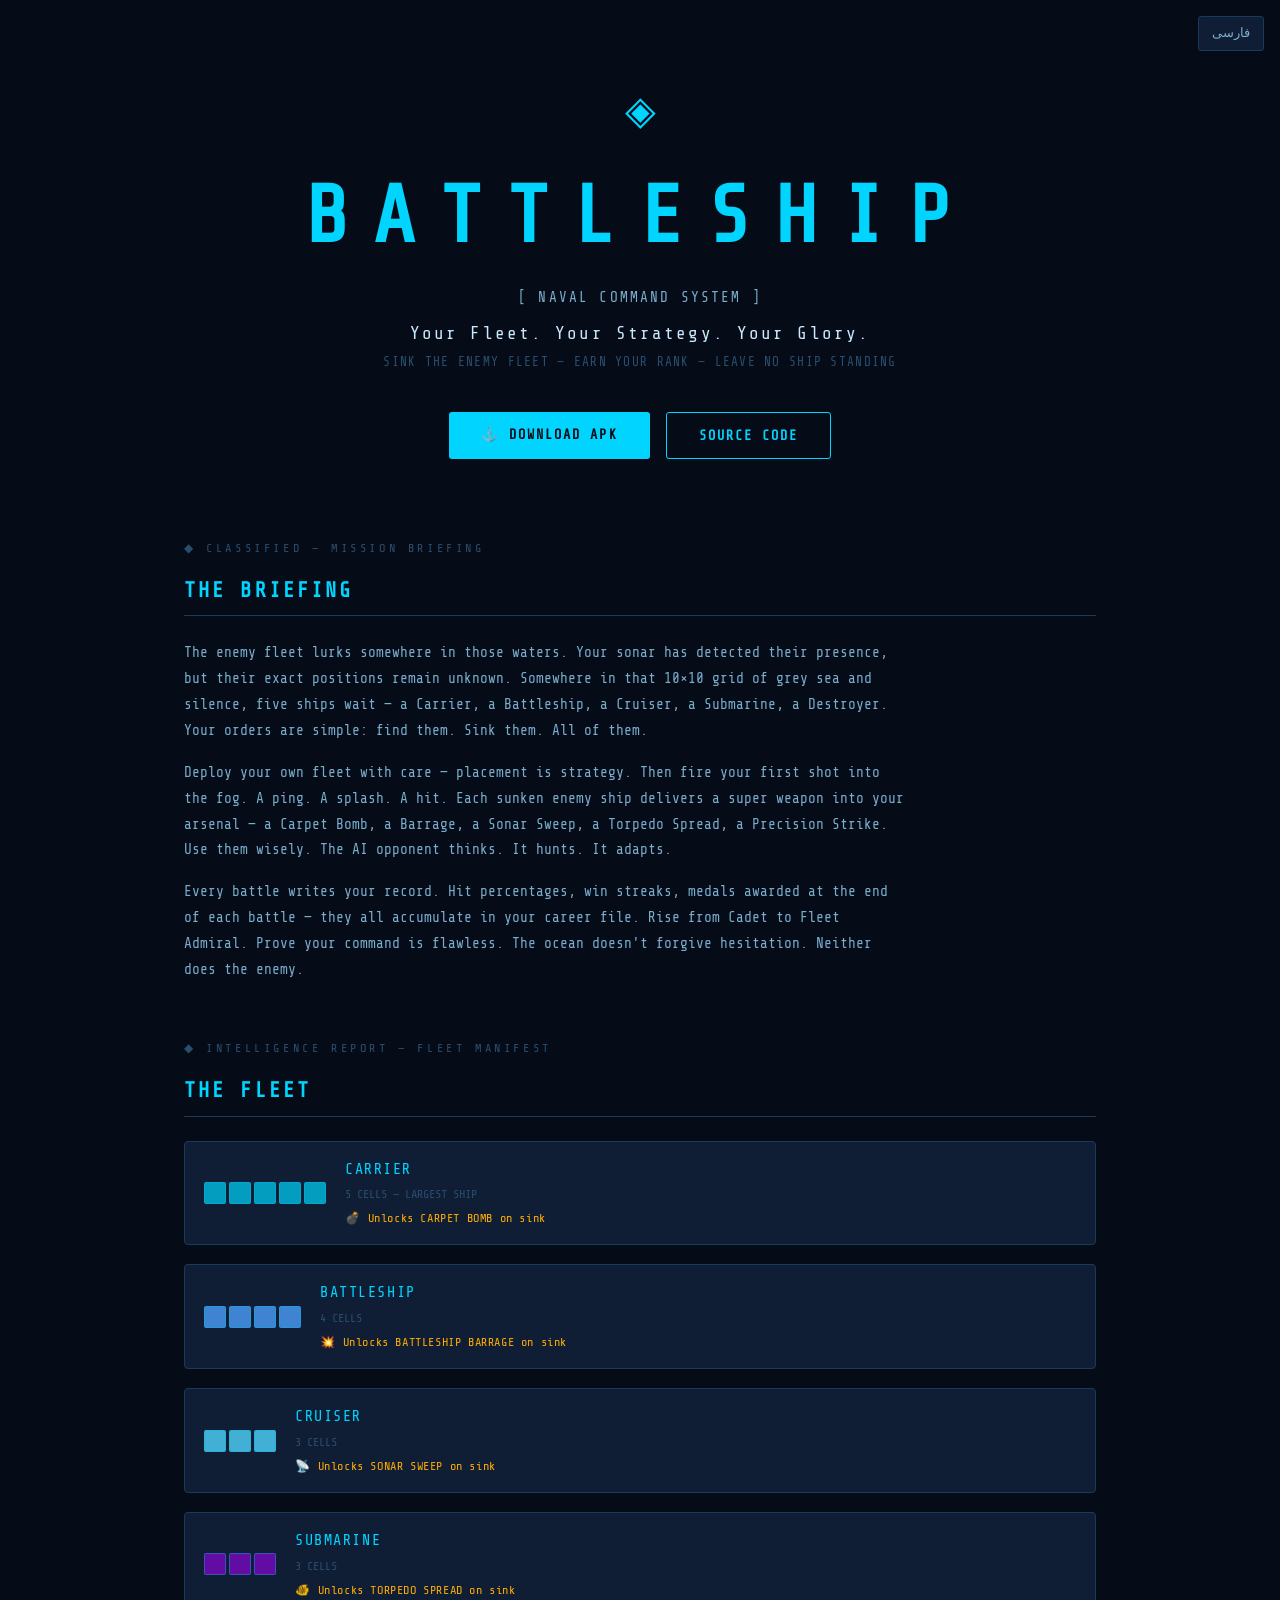
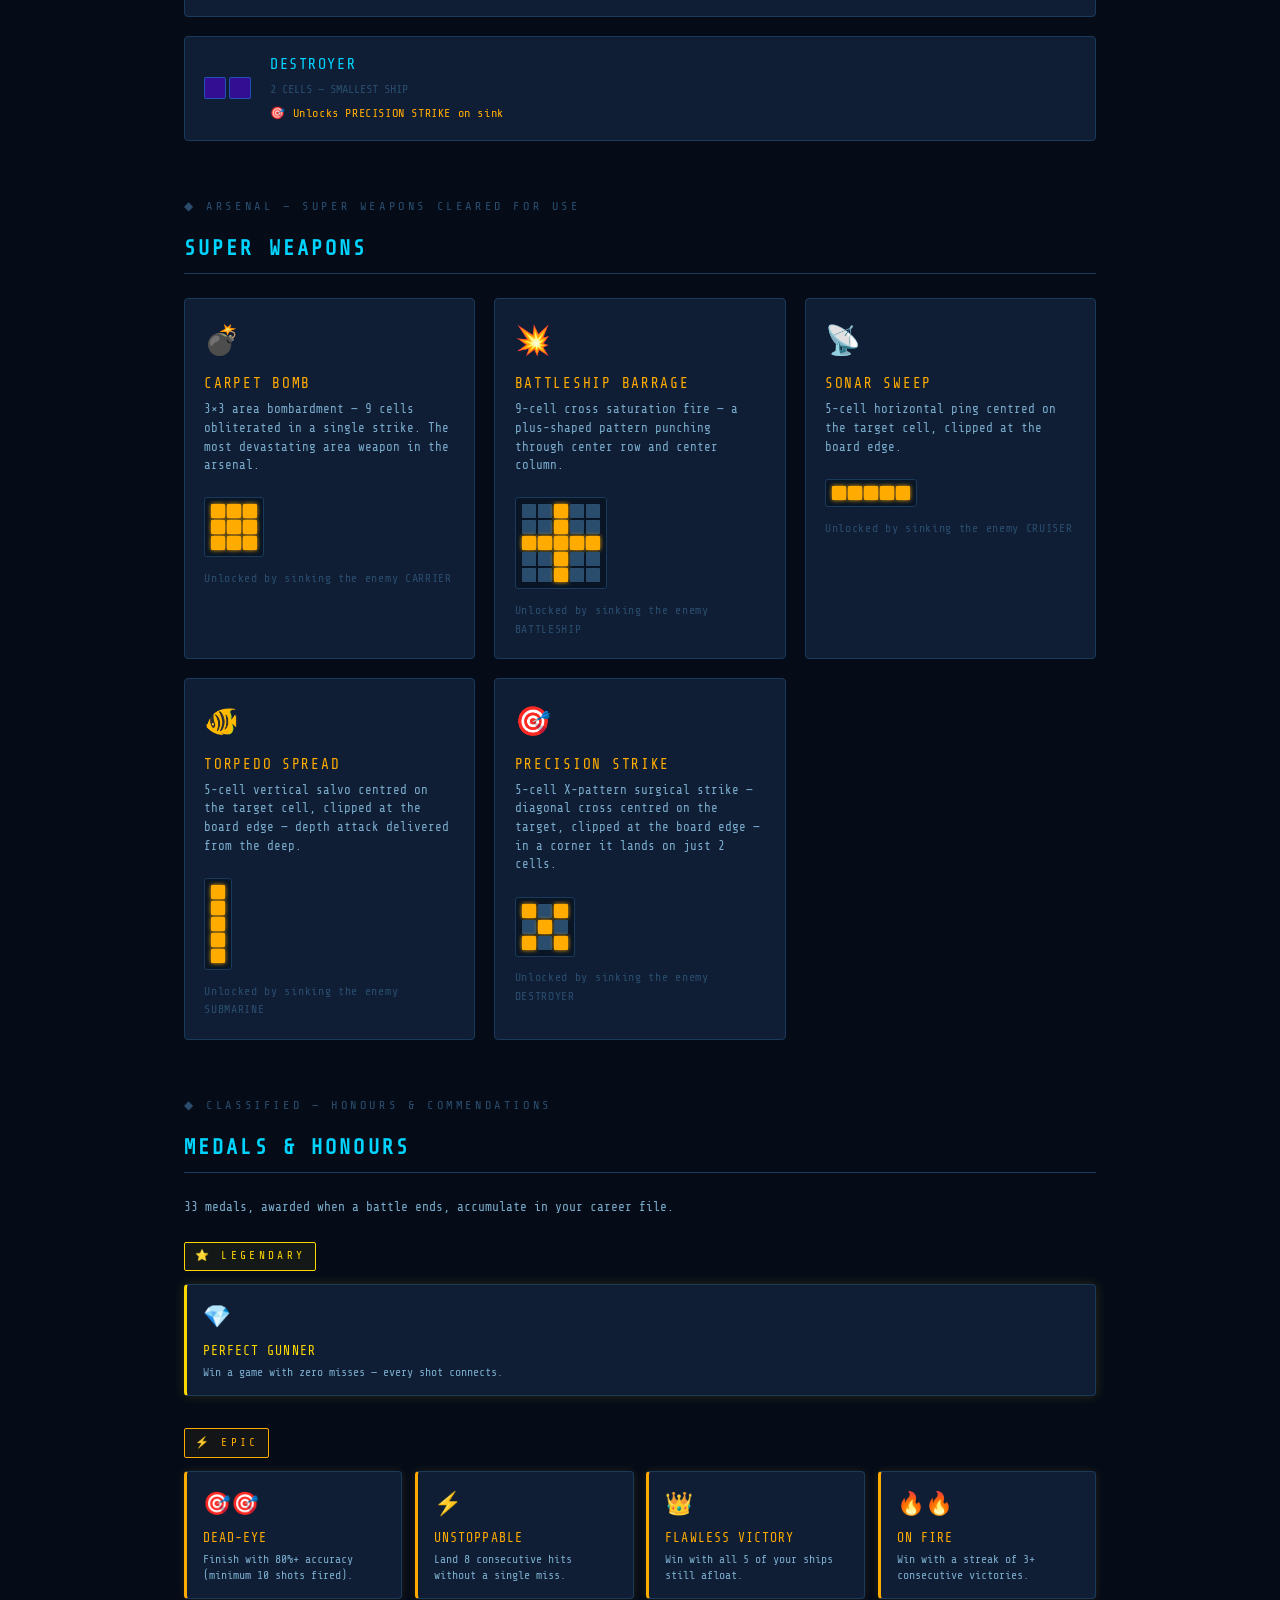
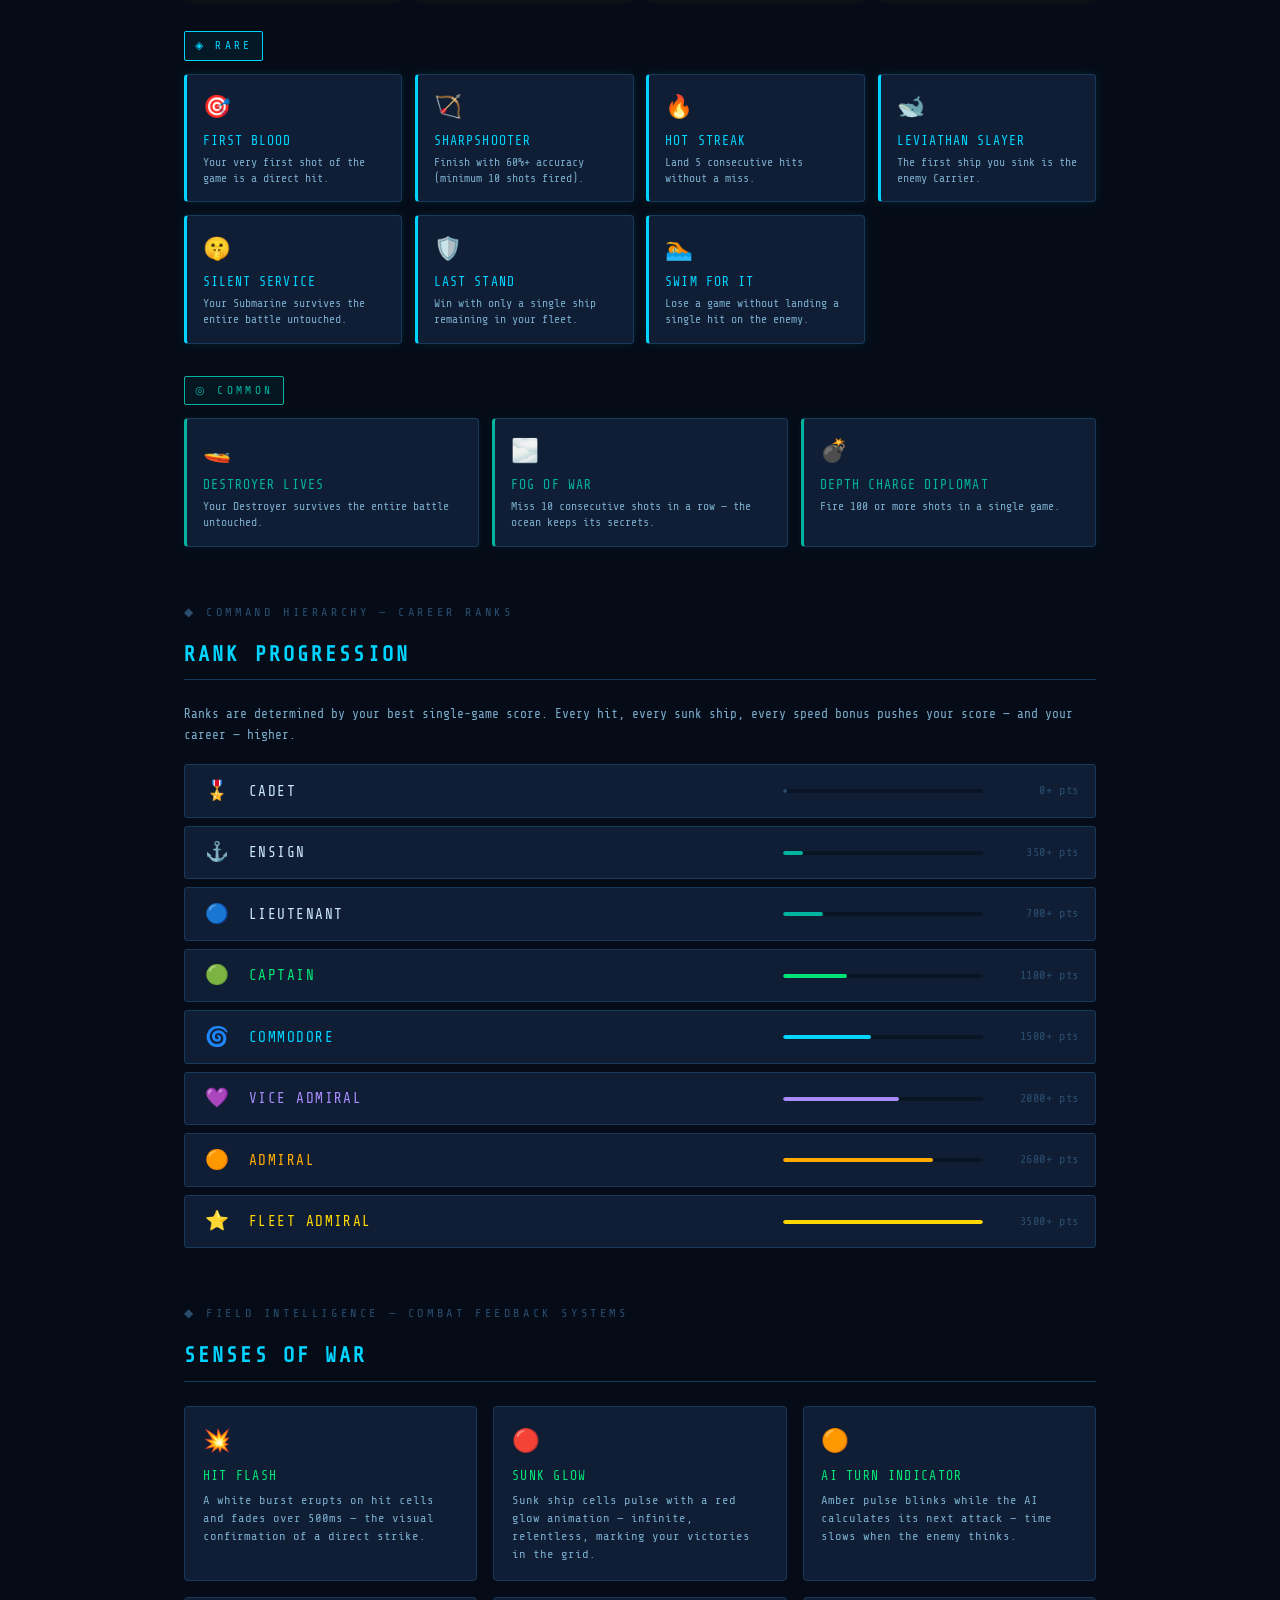
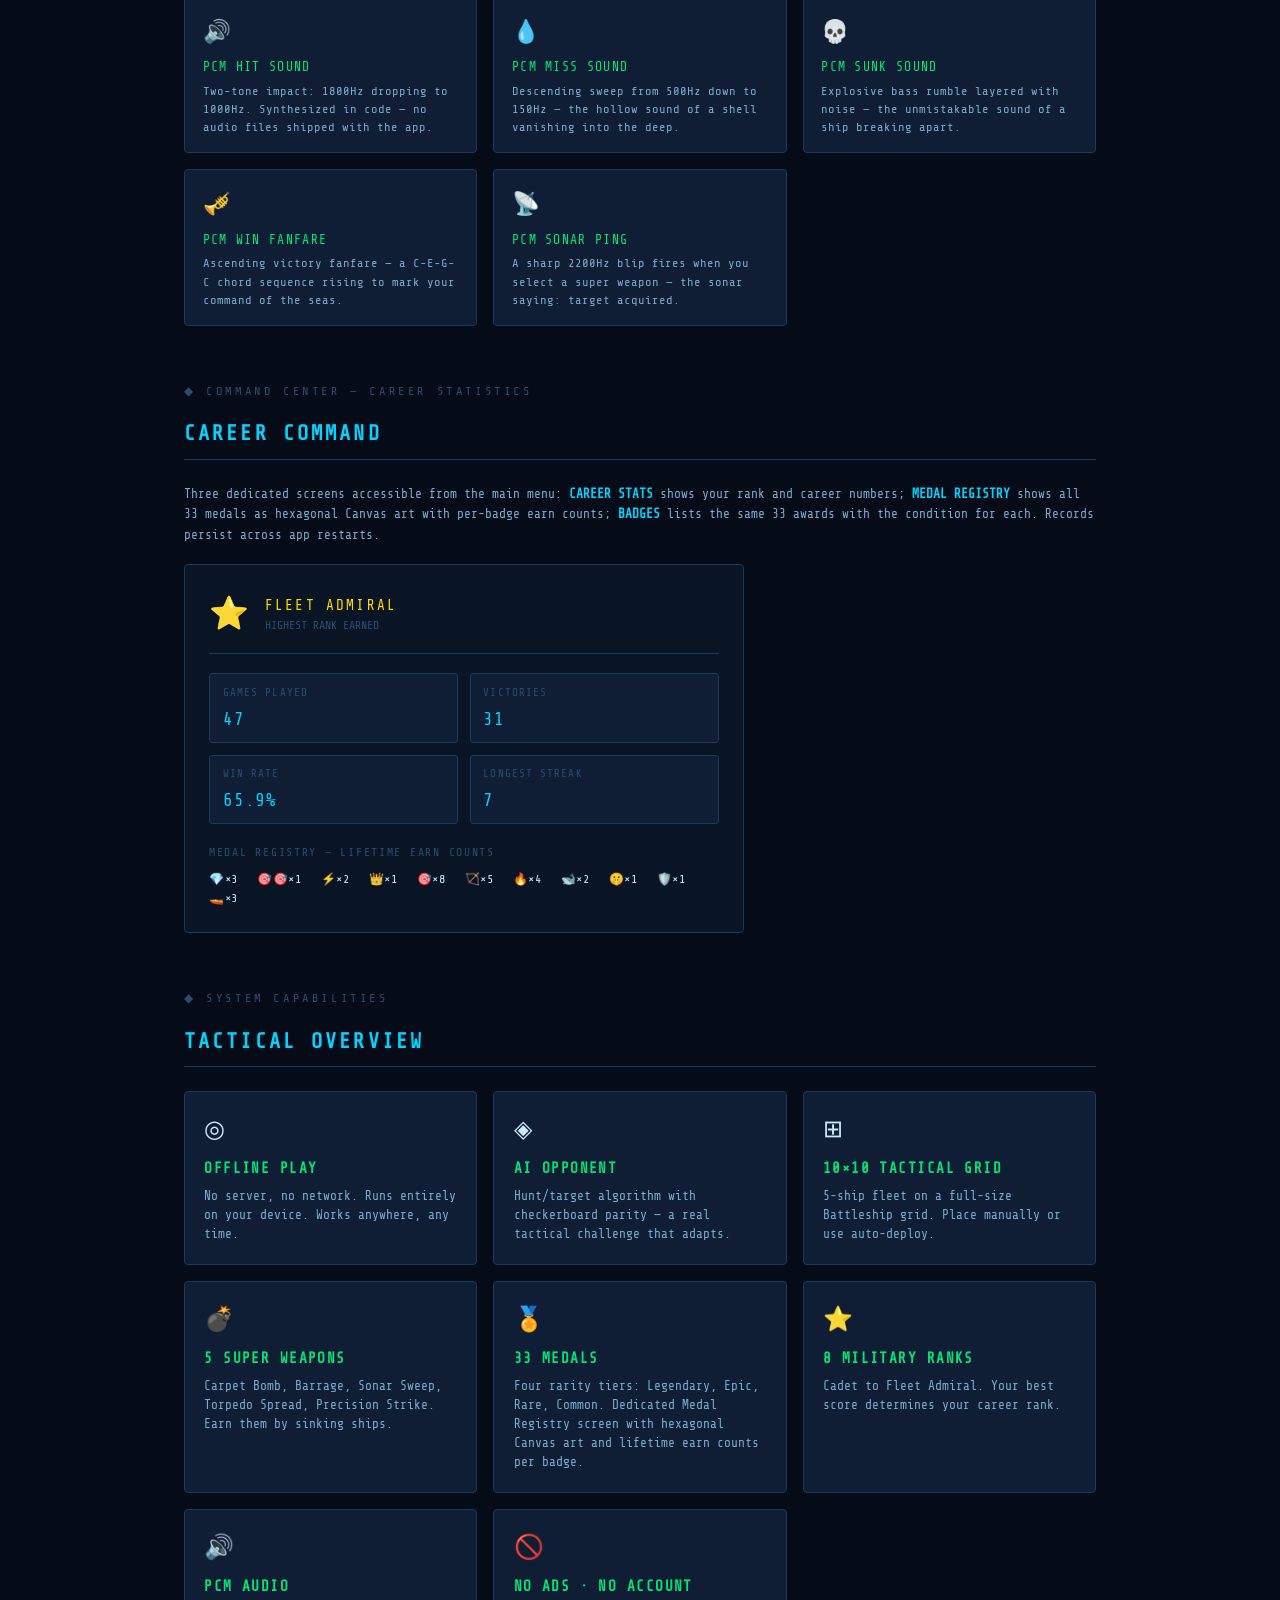
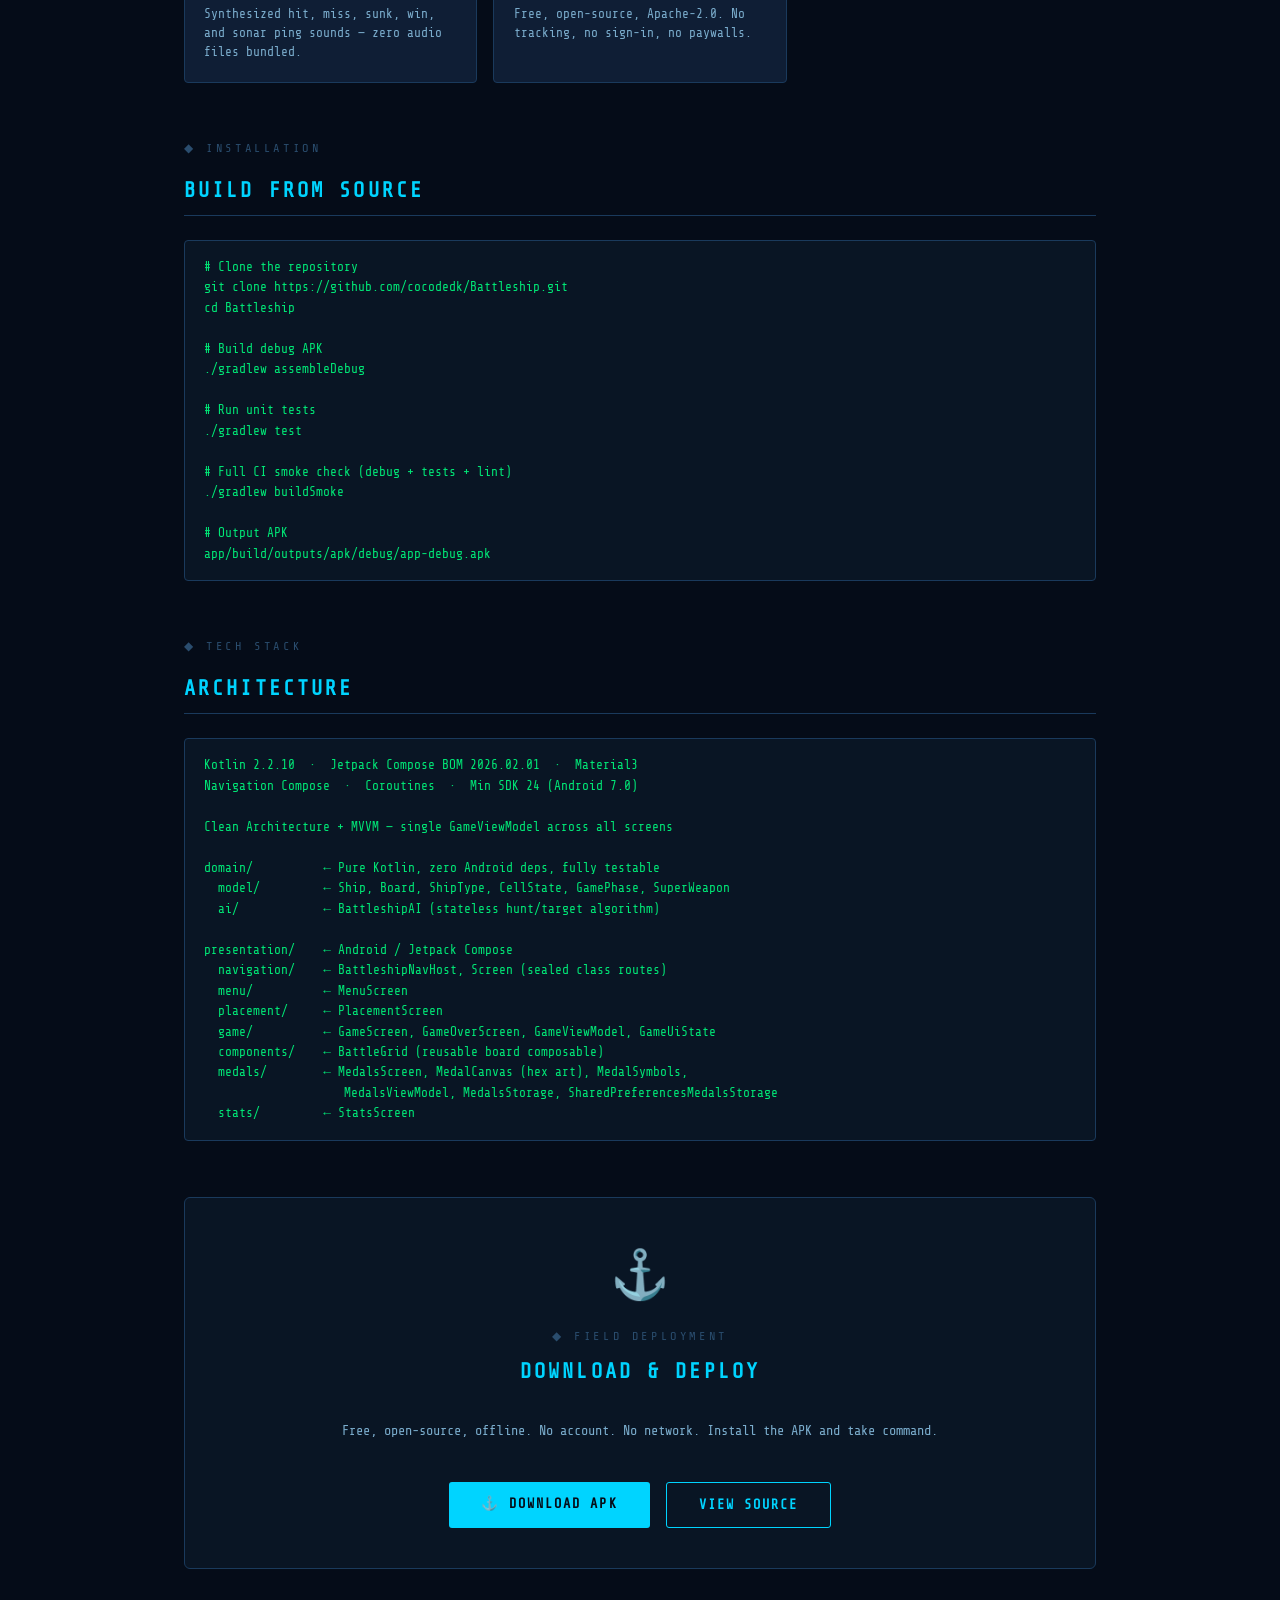
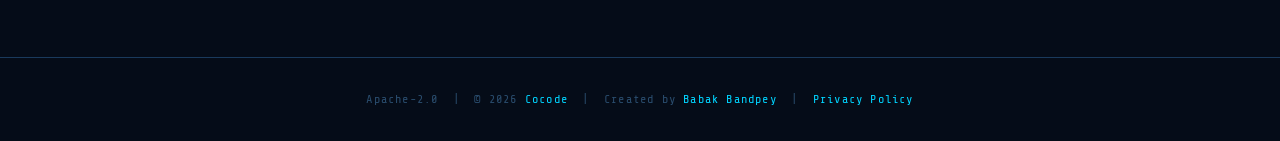
==== website/index.html @ b09d835f "docs: correct the website claims an audit found unsupported by the source A full audit of every user" ====
<!DOCTYPE html>
<html lang="en">
<head>
  <meta charset="UTF-8"/>
  <meta name="viewport" content="width=device-width, initial-scale=1.0"/>
  <title>Battleship — Naval Command Game for Android</title>
  <meta name="description" content="Battleship is a free, offline Android game. Tactical naval combat — deploy your fleet, unlock 5 super weapons, earn 33 medals, climb 8 military ranks. No account, no network, no ads."/>
  <meta name="robots" content="index, follow"/>
  <link rel="canonical" href="https://battleship.cocode.dk/"/>
  <meta property="og:type" content="website"/>
  <meta property="og:site_name" content="Battleship"/>
  <meta property="og:title" content="Battleship — Naval Command Game for Android"/>
  <meta property="og:description" content="Tactical naval combat for Android. Deploy your fleet, hunt the enemy, unlock super weapons, earn medals and climb military ranks. No network required."/>
  <meta property="og:url" content="https://battleship.cocode.dk/"/>
  <meta property="og:image" content="https://battleship.cocode.dk/og.png"/>
  <meta name="twitter:card" content="summary_large_image"/>
  <meta name="twitter:title" content="Battleship — Naval Command Game for Android"/>
  <meta name="twitter:image" content="https://battleship.cocode.dk/og.png"/>
  <meta property="og:image:width" content="1200" />
  <meta property="og:image:height" content="630" />
  <meta property="og:image:alt" content="Battleship — Naval Command Game for Android" />
  <meta property="og:locale" content="en_US" />
  <meta name="twitter:description" content="Tactical naval combat for Android. Deploy your fleet, hunt the enemy, unlock super weapons, earn medals and climb military ranks. No network required." />
  <meta name="twitter:image:alt" content="Battleship — Naval Command Game for Android" />
  <link rel="alternate" hreflang="en"        href="https://battleship.cocode.dk/" />
  <link rel="alternate" hreflang="fa"        href="https://battleship.cocode.dk/fa/" />
  <link rel="alternate" hreflang="x-default" href="https://battleship.cocode.dk/" />
  <link rel="icon" type="image/svg+xml" href="favicon.svg"/>
  <link rel="preconnect" href="https://fonts.googleapis.com"/>
  <link href="https://fonts.googleapis.com/css2?family=Share+Tech+Mono&display=swap" rel="stylesheet"/>
  <link rel="stylesheet" href="styles.css"/>
  <script type="application/ld+json">
  {
    "@context": "https://schema.org",
    "@type": "MobileApplication",
    "name": "Battleship",
    "description": "Tactical naval combat game for Android. Deploy a fleet, unlock super weapons, earn 33 medals, climb 8 military ranks. Fully offline, no account required.",
    "url": "https://battleship.cocode.dk/",
    "downloadUrl": "https://github.com/cocodedk/Battleship/releases/latest/download/Battleship.apk",
    "operatingSystem": "Android",
    "offers": { "@type": "Offer", "price": "0", "priceCurrency": "USD" },
    "author": { "@type": "Person", "name": "Babak Bandpey", "url": "https://cocode.dk" },
    "applicationFeature": [
      "5-ship fleet on 10×10 tactical grid",
      "Hunt/target AI with checkerboard parity",
      "5 super weapons unlocked by sinking enemy ships",
      "33 medals across 4 rarity tiers",
      "8-rank career progression system",
      "PCM-synthesized audio, no audio files",
      "Visual hit flash and sunk glow effects",
      "Career stats screen with persistent career stats",
      "Fully offline — no network, no account, no ads"
    ]
  }
  </script>
</head>
<body>
  <a href="fa/" class="lang-switch">فارسی</a>

  <!-- ═══ HERO ═══ -->
  <header>
    <div class="sonar-ring"></div>
    <div class="sonar-ring"></div>
    <span class="eyemark">◈</span>
    <h1>BATTLESHIP</h1>
    <p class="tagline">[ NAVAL COMMAND SYSTEM ]</p>
    <p class="hero-tagline-main">Your Fleet. Your Strategy. Your Glory.</p>
    <p class="sub-tagline">SINK THE ENEMY FLEET — EARN YOUR RANK — LEAVE NO SHIP STANDING</p>
    <div class="cta-group">
      <a href="https://github.com/cocodedk/Battleship/releases/latest/download/Battleship.apk" class="btn btn-primary">⚓ DOWNLOAD APK</a>
      <a href="https://github.com/cocodedk/Battleship" class="btn btn-outline">SOURCE CODE</a>
    </div>
  </header>

  <main>

    <!-- ═══ MISSION BRIEFING ═══ -->
    <section>
      <p class="section-label">◆ CLASSIFIED — MISSION BRIEFING</p>
      <h2>THE BRIEFING</h2>
      <div class="briefing-text">
        <p>The enemy fleet lurks somewhere in those waters. Your sonar has detected their presence, but their exact positions remain unknown. Somewhere in that 10×10 grid of grey sea and silence, five ships wait — a Carrier, a Battleship, a Cruiser, a Submarine, a Destroyer. Your orders are simple: find them. Sink them. All of them.</p>
        <p>Deploy your own fleet with care — placement is strategy. Then fire your first shot into the fog. A ping. A splash. A hit. Each sunken enemy ship delivers a super weapon into your arsenal — a Carpet Bomb, a Barrage, a Sonar Sweep, a Torpedo Spread, a Precision Strike. Use them wisely. The AI opponent thinks. It hunts. It adapts.</p>
        <p>Every battle writes your record. Hit percentages, win streaks, medals awarded at the end of each battle — they all accumulate in your career file. Rise from Cadet to Fleet Admiral. Prove your command is flawless. The ocean doesn't forgive hesitation. Neither does the enemy.</p>
      </div>
    </section>

    <!-- ═══ THE FLEET ═══ -->
    <section>
      <p class="section-label">◆ INTELLIGENCE REPORT — FLEET MANIFEST</p>
      <h2>THE FLEET</h2>
      <div class="fleet-list">

        <div class="ship-row">
          <div class="ship-display">
            <span class="ship-cell carrier"></span>
            <span class="ship-cell carrier"></span>
            <span class="ship-cell carrier"></span>
            <span class="ship-cell carrier"></span>
            <span class="ship-cell carrier"></span>
          </div>
          <div class="ship-info">
            <div class="ship-name">CARRIER</div>
            <div class="ship-size">5 CELLS — LARGEST SHIP</div>
            <div class="ship-unlock">💣 Unlocks CARPET BOMB on sink</div>
          </div>
        </div>

        <div class="ship-row">
          <div class="ship-display">
            <span class="ship-cell battleship"></span>
            <span class="ship-cell battleship"></span>
            <span class="ship-cell battleship"></span>
            <span class="ship-cell battleship"></span>
          </div>
          <div class="ship-info">
            <div class="ship-name">BATTLESHIP</div>
            <div class="ship-size">4 CELLS</div>
            <div class="ship-unlock">💥 Unlocks BATTLESHIP BARRAGE on sink</div>
          </div>
        </div>

        <div class="ship-row">
          <div class="ship-display">
            <span class="ship-cell cruiser"></span>
            <span class="ship-cell cruiser"></span>
            <span class="ship-cell cruiser"></span>
          </div>
          <div class="ship-info">
            <div class="ship-name">CRUISER</div>
            <div class="ship-size">3 CELLS</div>
            <div class="ship-unlock">📡 Unlocks SONAR SWEEP on sink</div>
          </div>
        </div>

        <div class="ship-row">
          <div class="ship-display">
            <span class="ship-cell submarine"></span>
            <span class="ship-cell submarine"></span>
            <span class="ship-cell submarine"></span>
          </div>
          <div class="ship-info">
            <div class="ship-name">SUBMARINE</div>
            <div class="ship-size">3 CELLS</div>
            <div class="ship-unlock">🐠 Unlocks TORPEDO SPREAD on sink</div>
          </div>
        </div>

        <div class="ship-row">
          <div class="ship-display">
            <span class="ship-cell destroyer"></span>
            <span class="ship-cell destroyer"></span>
          </div>
          <div class="ship-info">
            <div class="ship-name">DESTROYER</div>
            <div class="ship-size">2 CELLS — SMALLEST SHIP</div>
            <div class="ship-unlock">🎯 Unlocks PRECISION STRIKE on sink</div>
          </div>
        </div>

      </div>
    </section>

    <!-- ═══ SUPER WEAPONS ═══ -->
    <section>
      <p class="section-label">◆ ARSENAL — SUPER WEAPONS CLEARED FOR USE</p>
      <h2>SUPER WEAPONS</h2>
      <div class="weapons-grid">

        <div class="weapon-card">
          <span class="weapon-icon">💣</span>
          <div class="weapon-name">CARPET BOMB</div>
          <div class="weapon-desc">3×3 area bombardment — 9 cells obliterated in a single strike. The most devastating area weapon in the arsenal.</div>
          <div class="weapon-pattern">
            <div class="weapon-pattern-row">
              <div class="wp-cell hit"></div><div class="wp-cell hit"></div><div class="wp-cell hit"></div>
            </div>
            <div class="weapon-pattern-row">
              <div class="wp-cell hit"></div><div class="wp-cell hit"></div><div class="wp-cell hit"></div>
            </div>
            <div class="weapon-pattern-row">
              <div class="wp-cell hit"></div><div class="wp-cell hit"></div><div class="wp-cell hit"></div>
            </div>
          </div>
          <div class="weapon-unlock">Unlocked by sinking the enemy CARRIER</div>
        </div>

        <div class="weapon-card">
          <span class="weapon-icon">💥</span>
          <div class="weapon-name">BATTLESHIP BARRAGE</div>
          <div class="weapon-desc">9-cell cross saturation fire — a plus-shaped pattern punching through center row and center column.</div>
          <div class="weapon-pattern">
            <div class="weapon-pattern-row">
              <div class="wp-cell"></div><div class="wp-cell"></div><div class="wp-cell hit"></div><div class="wp-cell"></div><div class="wp-cell"></div>
            </div>
            <div class="weapon-pattern-row">
              <div class="wp-cell"></div><div class="wp-cell"></div><div class="wp-cell hit"></div><div class="wp-cell"></div><div class="wp-cell"></div>
            </div>
            <div class="weapon-pattern-row">
              <div class="wp-cell hit"></div><div class="wp-cell hit"></div><div class="wp-cell hit"></div><div class="wp-cell hit"></div><div class="wp-cell hit"></div>
            </div>
            <div class="weapon-pattern-row">
              <div class="wp-cell"></div><div class="wp-cell"></div><div class="wp-cell hit"></div><div class="wp-cell"></div><div class="wp-cell"></div>
            </div>
            <div class="weapon-pattern-row">
              <div class="wp-cell"></div><div class="wp-cell"></div><div class="wp-cell hit"></div><div class="wp-cell"></div><div class="wp-cell"></div>
            </div>
          </div>
          <div class="weapon-unlock">Unlocked by sinking the enemy BATTLESHIP</div>
        </div>

        <div class="weapon-card">
          <span class="weapon-icon">📡</span>
          <div class="weapon-name">SONAR SWEEP</div>
          <div class="weapon-desc">5-cell horizontal ping centred on the target cell, clipped at the board edge.</div>
          <div class="weapon-pattern">
            <div class="weapon-pattern-row">
              <div class="wp-cell hit"></div><div class="wp-cell hit"></div><div class="wp-cell hit"></div><div class="wp-cell hit"></div><div class="wp-cell hit"></div>
            </div>
          </div>
          <div class="weapon-unlock">Unlocked by sinking the enemy CRUISER</div>
        </div>

        <div class="weapon-card">
          <span class="weapon-icon">🐠</span>
          <div class="weapon-name">TORPEDO SPREAD</div>
          <div class="weapon-desc">5-cell vertical salvo centred on the target cell, clipped at the board edge — depth attack delivered from the deep.</div>
          <div class="weapon-pattern">
            <div class="weapon-pattern-row"><div class="wp-cell hit"></div></div>
            <div class="weapon-pattern-row"><div class="wp-cell hit"></div></div>
            <div class="weapon-pattern-row"><div class="wp-cell hit"></div></div>
            <div class="weapon-pattern-row"><div class="wp-cell hit"></div></div>
            <div class="weapon-pattern-row"><div class="wp-cell hit"></div></div>
          </div>
          <div class="weapon-unlock">Unlocked by sinking the enemy SUBMARINE</div>
        </div>

        <div class="weapon-card">
          <span class="weapon-icon">🎯</span>
          <div class="weapon-name">PRECISION STRIKE</div>
          <div class="weapon-desc">5-cell X-pattern surgical strike — diagonal cross centred on the target, clipped at the board edge — in a corner it lands on just 2 cells.</div>
          <div class="weapon-pattern">
            <div class="weapon-pattern-row">
              <div class="wp-cell hit"></div><div class="wp-cell"></div><div class="wp-cell hit"></div>
            </div>
            <div class="weapon-pattern-row">
              <div class="wp-cell"></div><div class="wp-cell hit"></div><div class="wp-cell"></div>
            </div>
            <div class="weapon-pattern-row">
              <div class="wp-cell hit"></div><div class="wp-cell"></div><div class="wp-cell hit"></div>
            </div>
          </div>
          <div class="weapon-unlock">Unlocked by sinking the enemy DESTROYER</div>
        </div>

      </div>
    </section>

    <!-- ═══ MEDALS & HONOURS ═══ -->
    <section>
      <p class="section-label">◆ CLASSIFIED — HONOURS &amp; COMMENDATIONS</p>
      <h2>MEDALS &amp; HONOURS</h2>
      <p style="color:var(--text-secondary);font-size:0.8rem;margin-bottom:1.5rem;">33 medals, awarded when a battle ends, accumulate in your career file.</p>

      <div class="medals-tier">
        <div class="tier-label tier-legendary">⭐ LEGENDARY</div>
        <div class="medals-row">
          <div class="medal-card medal-legendary">
            <span class="medal-icon">💎</span>
            <div class="medal-name">PERFECT GUNNER</div>
            <div class="medal-condition">Win a game with zero misses — every shot connects.</div>
          </div>
        </div>
      </div>

      <div class="medals-tier">
        <div class="tier-label tier-epic">⚡ EPIC</div>
        <div class="medals-row">
          <div class="medal-card medal-epic">
            <span class="medal-icon">🎯🎯</span>
            <div class="medal-name">DEAD-EYE</div>
            <div class="medal-condition">Finish with 80%+ accuracy (minimum 10 shots fired).</div>
          </div>
          <div class="medal-card medal-epic">
            <span class="medal-icon">⚡</span>
            <div class="medal-name">UNSTOPPABLE</div>
            <div class="medal-condition">Land 8 consecutive hits without a single miss.</div>
          </div>
          <div class="medal-card medal-epic">
            <span class="medal-icon">👑</span>
            <div class="medal-name">FLAWLESS VICTORY</div>
            <div class="medal-condition">Win with all 5 of your ships still afloat.</div>
          </div>
          <div class="medal-card medal-epic">
            <span class="medal-icon">🔥🔥</span>
            <div class="medal-name">ON FIRE</div>
            <div class="medal-condition">Win with a streak of 3+ consecutive victories.</div>
          </div>
        </div>
      </div>

      <div class="medals-tier">
        <div class="tier-label tier-rare">◈ RARE</div>
        <div class="medals-row">
          <div class="medal-card medal-rare">
            <span class="medal-icon">🎯</span>
            <div class="medal-name">FIRST BLOOD</div>
            <div class="medal-condition">Your very first shot of the game is a direct hit.</div>
          </div>
          <div class="medal-card medal-rare">
            <span class="medal-icon">🏹</span>
            <div class="medal-name">SHARPSHOOTER</div>
            <div class="medal-condition">Finish with 60%+ accuracy (minimum 10 shots fired).</div>
          </div>
          <div class="medal-card medal-rare">
            <span class="medal-icon">🔥</span>
            <div class="medal-name">HOT STREAK</div>
            <div class="medal-condition">Land 5 consecutive hits without a miss.</div>
          </div>
          <div class="medal-card medal-rare">
            <span class="medal-icon">🐋</span>
            <div class="medal-name">LEVIATHAN SLAYER</div>
            <div class="medal-condition">The first ship you sink is the enemy Carrier.</div>
          </div>
          <div class="medal-card medal-rare">
            <span class="medal-icon">🤫</span>
            <div class="medal-name">SILENT SERVICE</div>
            <div class="medal-condition">Your Submarine survives the entire battle untouched.</div>
          </div>
          <div class="medal-card medal-rare">
            <span class="medal-icon">🛡️</span>
            <div class="medal-name">LAST STAND</div>
            <div class="medal-condition">Win with only a single ship remaining in your fleet.</div>
          </div>
          <div class="medal-card medal-rare">
            <span class="medal-icon">🏊</span>
            <div class="medal-name">SWIM FOR IT</div>
            <div class="medal-condition">Lose a game without landing a single hit on the enemy.</div>
          </div>
        </div>
      </div>

      <div class="medals-tier">
        <div class="tier-label tier-common">◎ COMMON</div>
        <div class="medals-row">
          <div class="medal-card medal-common">
            <span class="medal-icon">🚤</span>
            <div class="medal-name">DESTROYER LIVES</div>
            <div class="medal-condition">Your Destroyer survives the entire battle untouched.</div>
          </div>
          <div class="medal-card medal-common">
            <span class="medal-icon">🌫️</span>
            <div class="medal-name">FOG OF WAR</div>
            <div class="medal-condition">Miss 10 consecutive shots in a row — the ocean keeps its secrets.</div>
          </div>
          <div class="medal-card medal-common">
            <span class="medal-icon">💣</span>
            <div class="medal-name">DEPTH CHARGE DIPLOMAT</div>
            <div class="medal-condition">Fire 100 or more shots in a single game.</div>
          </div>
        </div>
      </div>

    </section>

    <!-- ═══ RANK PROGRESSION ═══ -->
    <section>
      <p class="section-label">◆ COMMAND HIERARCHY — CAREER RANKS</p>
      <h2>RANK PROGRESSION</h2>
      <p style="color:var(--text-secondary);font-size:0.8rem;margin-bottom:1.2rem;">Ranks are determined by your best single-game score. Every hit, every sunk ship, every speed bonus pushes your score — and your career — higher.</p>
      <div class="rank-ladder">

        <div class="rank-row">
          <span class="rank-insignia">🎖️</span>
          <span class="rank-name">CADET</span>
          <div class="rank-bar-wrap"><div class="rank-bar" style="width:2%;background:var(--text-dim)"></div></div>
          <span class="rank-score">0+ pts</span>
        </div>

        <div class="rank-row">
          <span class="rank-insignia">⚓</span>
          <span class="rank-name">ENSIGN</span>
          <div class="rank-bar-wrap"><div class="rank-bar" style="width:10%;background:var(--teal)"></div></div>
          <span class="rank-score">350+ pts</span>
        </div>

        <div class="rank-row">
          <span class="rank-insignia">🔵</span>
          <span class="rank-name">LIEUTENANT</span>
          <div class="rank-bar-wrap"><div class="rank-bar" style="width:20%;background:var(--teal)"></div></div>
          <span class="rank-score">700+ pts</span>
        </div>

        <div class="rank-row rank-captain">
          <span class="rank-insignia">🟢</span>
          <span class="rank-name">CAPTAIN</span>
          <div class="rank-bar-wrap"><div class="rank-bar" style="width:32%;background:var(--green)"></div></div>
          <span class="rank-score">1100+ pts</span>
        </div>

        <div class="rank-row rank-commodore">
          <span class="rank-insignia">🌀</span>
          <span class="rank-name">COMMODORE</span>
          <div class="rank-bar-wrap"><div class="rank-bar" style="width:44%;background:var(--cyan)"></div></div>
          <span class="rank-score">1500+ pts</span>
        </div>

        <div class="rank-row rank-vice-admiral">
          <span class="rank-insignia">💜</span>
          <span class="rank-name">VICE ADMIRAL</span>
          <div class="rank-bar-wrap"><div class="rank-bar" style="width:58%;background:#A78BFA"></div></div>
          <span class="rank-score">2000+ pts</span>
        </div>

        <div class="rank-row rank-admiral">
          <span class="rank-insignia">🟠</span>
          <span class="rank-name">ADMIRAL</span>
          <div class="rank-bar-wrap"><div class="rank-bar" style="width:75%;background:var(--amber)"></div></div>
          <span class="rank-score">2600+ pts</span>
        </div>

        <div class="rank-row rank-fleet-admiral">
          <span class="rank-insignia">⭐</span>
          <span class="rank-name">FLEET ADMIRAL</span>
          <div class="rank-bar-wrap"><div class="rank-bar" style="width:100%;background:var(--gold)"></div></div>
          <span class="rank-score">3500+ pts</span>
        </div>

      </div>
    </section>

    <!-- ═══ SENSES OF WAR ═══ -->
    <section>
      <p class="section-label">◆ FIELD INTELLIGENCE — COMBAT FEEDBACK SYSTEMS</p>
      <h2>SENSES OF WAR</h2>
      <div class="senses-grid">

        <div class="sense-card">
          <span class="sense-icon">💥</span>
          <div class="sense-title">HIT FLASH</div>
          <div class="sense-desc">A white burst erupts on hit cells and fades over 500ms — the visual confirmation of a direct strike.</div>
        </div>

        <div class="sense-card">
          <span class="sense-icon">🔴</span>
          <div class="sense-title">SUNK GLOW</div>
          <div class="sense-desc">Sunk ship cells pulse with a red glow animation — infinite, relentless, marking your victories in the grid.</div>
        </div>

        <div class="sense-card">
          <span class="sense-icon">🟠</span>
          <div class="sense-title">AI TURN INDICATOR</div>
          <div class="sense-desc">Amber pulse blinks while the AI calculates its next attack — time slows when the enemy thinks.</div>
        </div>

        <div class="sense-card">
          <span class="sense-icon">🔊</span>
          <div class="sense-title">PCM HIT SOUND</div>
          <div class="sense-desc">Two-tone impact: 1800Hz dropping to 1000Hz. Synthesized in code — no audio files shipped with the app.</div>
        </div>

        <div class="sense-card">
          <span class="sense-icon">💧</span>
          <div class="sense-title">PCM MISS SOUND</div>
          <div class="sense-desc">Descending sweep from 500Hz down to 150Hz — the hollow sound of a shell vanishing into the deep.</div>
        </div>

        <div class="sense-card">
          <span class="sense-icon">💀</span>
          <div class="sense-title">PCM SUNK SOUND</div>
          <div class="sense-desc">Explosive bass rumble layered with noise — the unmistakable sound of a ship breaking apart.</div>
        </div>

        <div class="sense-card">
          <span class="sense-icon">🎺</span>
          <div class="sense-title">PCM WIN FANFARE</div>
          <div class="sense-desc">Ascending victory fanfare — a C-E-G-C chord sequence rising to mark your command of the seas.</div>
        </div>

        <div class="sense-card">
          <span class="sense-icon">📡</span>
          <div class="sense-title">PCM SONAR PING</div>
          <div class="sense-desc">A sharp 2200Hz blip fires when you select a super weapon — the sonar saying: target acquired.</div>
        </div>

      </div>
    </section>

    <!-- ═══ CAREER COMMAND ═══ -->
    <section>
      <p class="section-label">◆ COMMAND CENTER — CAREER STATISTICS</p>
      <h2>CAREER COMMAND</h2>
      <p style="color:var(--text-secondary);font-size:0.8rem;margin-bottom:1.2rem;">Three dedicated screens accessible from the main menu: <strong style="color:var(--cyan)">CAREER STATS</strong> shows your rank and career numbers; <strong style="color:var(--cyan)">MEDAL REGISTRY</strong> shows all 33 medals as hexagonal Canvas art with per-badge earn counts; <strong style="color:var(--cyan)">BADGES</strong> lists the same 33 awards with the condition for each. Records persist across app restarts.</p>
      <div class="career-panel">
        <div class="career-header">
          <span class="career-rank-badge">⭐</span>
          <div>
            <div class="career-rank-name">FLEET ADMIRAL</div>
            <div class="career-rank-sub">HIGHEST RANK EARNED</div>
          </div>
        </div>
        <div class="mock-stats">
          <div class="mock-stat">
            <div class="mock-stat-label">Games Played</div>
            <div class="mock-stat-value">47</div>
          </div>
          <div class="mock-stat">
            <div class="mock-stat-label">Victories</div>
            <div class="mock-stat-value">31</div>
          </div>
          <div class="mock-stat">
            <div class="mock-stat-label">Win Rate</div>
            <div class="mock-stat-value">65.9%</div>
          </div>
          <div class="mock-stat">
            <div class="mock-stat-label">Longest Streak</div>
            <div class="mock-stat-value">7</div>
          </div>
        </div>
        <div class="career-medals-label">Medal Registry — lifetime earn counts</div>
        <div class="career-medals-row" style="font-size:0.75rem;letter-spacing:0.5px;">
          💎×3 &nbsp; 🎯🎯×1 &nbsp; ⚡×2 &nbsp; 👑×1 &nbsp; 🎯×8 &nbsp; 🏹×5 &nbsp; 🔥×4 &nbsp; 🐋×2 &nbsp; 🤫×1 &nbsp; 🛡️×1 &nbsp; 🚤×3
        </div>
      </div>
    </section>

    <!-- ═══ TACTICAL OVERVIEW ═══ -->
    <section>
      <p class="section-label">◆ SYSTEM CAPABILITIES</p>
      <h2>TACTICAL OVERVIEW</h2>
      <div class="features">
        <div class="feature-card">
          <span class="icon">◎</span>
          <h3>OFFLINE PLAY</h3>
          <p>No server, no network. Runs entirely on your device. Works anywhere, any time.</p>
        </div>
        <div class="feature-card">
          <span class="icon">◈</span>
          <h3>AI OPPONENT</h3>
          <p>Hunt/target algorithm with checkerboard parity — a real tactical challenge that adapts.</p>
        </div>
        <div class="feature-card">
          <span class="icon">⊞</span>
          <h3>10×10 TACTICAL GRID</h3>
          <p>5-ship fleet on a full-size Battleship grid. Place manually or use auto-deploy.</p>
        </div>
        <div class="feature-card">
          <span class="icon">💣</span>
          <h3>5 SUPER WEAPONS</h3>
          <p>Carpet Bomb, Barrage, Sonar Sweep, Torpedo Spread, Precision Strike. Earn them by sinking ships.</p>
        </div>
        <div class="feature-card">
          <span class="icon">🏅</span>
          <h3>33 MEDALS</h3>
          <p>Four rarity tiers: Legendary, Epic, Rare, Common. Dedicated Medal Registry screen with hexagonal Canvas art and lifetime earn counts per badge.</p>
        </div>
        <div class="feature-card">
          <span class="icon">⭐</span>
          <h3>8 MILITARY RANKS</h3>
          <p>Cadet to Fleet Admiral. Your best score determines your career rank.</p>
        </div>
        <div class="feature-card">
          <span class="icon">🔊</span>
          <h3>PCM AUDIO</h3>
          <p>Synthesized hit, miss, sunk, win, and sonar ping sounds — zero audio files bundled.</p>
        </div>
        <div class="feature-card">
          <span class="icon">🚫</span>
          <h3>NO ADS · NO ACCOUNT</h3>
          <p>Free, open-source, Apache-2.0. No tracking, no sign-in, no paywalls.</p>
        </div>
      </div>
    </section>

    <!-- ═══ BUILD FROM SOURCE ═══ -->
    <section>
      <p class="section-label">◆ INSTALLATION</p>
      <h2>BUILD FROM SOURCE</h2>
      <div class="code-block"># Clone the repository
git clone https://github.com/cocodedk/Battleship.git
cd Battleship

# Build debug APK
./gradlew assembleDebug

# Run unit tests
./gradlew test

# Full CI smoke check (debug + tests + lint)
./gradlew buildSmoke

# Output APK
app/build/outputs/apk/debug/app-debug.apk</div>
    </section>

    <!-- ═══ ARCHITECTURE ═══ -->
    <section>
      <p class="section-label">◆ TECH STACK</p>
      <h2>ARCHITECTURE</h2>
      <div class="code-block">Kotlin 2.2.10  ·  Jetpack Compose BOM 2026.02.01  ·  Material3
Navigation Compose  ·  Coroutines  ·  Min SDK 24 (Android 7.0)

Clean Architecture + MVVM — single GameViewModel across all screens

domain/          ← Pure Kotlin, zero Android deps, fully testable
  model/         ← Ship, Board, ShipType, CellState, GamePhase, SuperWeapon
  ai/            ← BattleshipAI (stateless hunt/target algorithm)

presentation/    ← Android / Jetpack Compose
  navigation/    ← BattleshipNavHost, Screen (sealed class routes)
  menu/          ← MenuScreen
  placement/     ← PlacementScreen
  game/          ← GameScreen, GameOverScreen, GameViewModel, GameUiState
  components/    ← BattleGrid (reusable board composable)
  medals/        ← MedalsScreen, MedalCanvas (hex art), MedalSymbols,
                    MedalsViewModel, MedalsStorage, SharedPreferencesMedalsStorage
  stats/         ← StatsScreen</div>
    </section>

    <!-- ═══ DOWNLOAD CTA ═══ -->
    <section class="download-section">
      <span class="download-eyemark">⚓</span>
      <p class="section-label" style="margin-bottom:0.5rem;">◆ FIELD DEPLOYMENT</p>
      <h2>DOWNLOAD &amp; DEPLOY</h2>
      <p class="download-desc">Free, open-source, offline. No account. No network. Install the APK and take command.</p>
      <div class="cta-group">
        <a href="https://github.com/cocodedk/Battleship/releases/latest/download/Battleship.apk" class="btn btn-primary">⚓ DOWNLOAD APK</a>
        <a href="https://github.com/cocodedk/Battleship" class="btn btn-outline">VIEW SOURCE</a>
      </div>
    </section>

  </main>

  <footer>
    <p>Apache-2.0 &nbsp;|&nbsp; © 2026 <a href="https://cocode.dk" target="_blank" rel="noreferrer">Cocode</a> &nbsp;|&nbsp; Created by <a href="https://linkedin.com/in/babakbandpey" target="_blank" rel="noreferrer">Babak Bandpey</a> &nbsp;|&nbsp; <a href="privacy.html">Privacy Policy</a></p>
  </footer>
</body>
</html>
---- website/styles.css ----
:root {
  --bg: #050C18;
  --surface: #091524;
  --card: #0F1E35;
  --border: #1A3A5C;
  --cyan: #00D4FF;
  --green: #00E676;
  --red: #FF3D3D;
  --amber: #FFAB00;
  --text: #CCE8FF;
  --text-secondary: #7AACCC;
  --text-dim: #2A4D6E;
  --gold: #FFD700;
  --teal: #00B4A0;
}

*, *::before, *::after { box-sizing: border-box; margin: 0; padding: 0; }

body {
  font-family: 'Share Tech Mono', 'Courier New', monospace;
  background: var(--bg);
  color: var(--text);
  line-height: 1.6;
}

a { color: var(--cyan); text-decoration: none; }
a:hover { text-decoration: underline; }

header {
  text-align: center;
  padding: 5rem 1.5rem 3rem;
  position: relative;
  overflow: hidden;
}

.sonar-ring {
  position: absolute; top: 50%; left: 50%;
  width: 400px; height: 400px;
  border: 1px solid var(--cyan);
  border-radius: 50%;
  transform: translate(-50%, -50%);
  animation: sonar-pulse 3s linear infinite;
  opacity: 0;
}
.sonar-ring:nth-child(2) { animation-delay: 1s; }
@keyframes sonar-pulse {
  from { transform: translate(-50%, -50%) scale(0.1); opacity: 0.5; }
  to   { transform: translate(-50%, -50%) scale(1.4); opacity: 0; }
}

.eyemark { font-size: 2.5rem; color: var(--cyan); display: block; margin-bottom: 0.5rem; }

h1 {
  font-size: clamp(2.8rem, 8vw, 5rem);
  letter-spacing: 0.3em;
  color: var(--cyan);
  text-transform: uppercase;
  margin-bottom: 0.4rem;
}

.tagline {
  color: var(--text-secondary);
  letter-spacing: 0.15em;
  font-size: 0.9rem;
  margin-bottom: 0.3rem;
}

.sub-tagline { color: var(--text-dim); font-size: 0.8rem; letter-spacing: 0.1em; }

.hero-tagline-main {
  font-size: 1.1rem;
  color: var(--text);
  letter-spacing: 0.12em;
  margin-top: 0.6rem;
  margin-bottom: 0.3rem;
}

.cta-group { margin-top: 2.5rem; display: flex; gap: 1rem; justify-content: center; flex-wrap: wrap; }

.btn {
  display: inline-block;
  padding: 0.7rem 2rem;
  border-radius: 3px;
  font-family: inherit;
  font-size: 0.85rem;
  letter-spacing: 0.15em;
  font-weight: bold;
  cursor: pointer;
  transition: opacity 0.2s;
}
.btn:hover { opacity: 0.85; text-decoration: none; }
.btn-primary { background: var(--cyan); color: var(--bg); }
.btn-outline { border: 1px solid var(--cyan); color: var(--cyan); }

main { max-width: 960px; margin: 0 auto; padding: 2rem 1.5rem; }

.section-label {
  font-size: 0.75rem;
  letter-spacing: 0.3em;
  color: var(--text-dim);
  text-transform: uppercase;
  margin-bottom: 1rem;
}

h2 {
  font-size: 1.3rem;
  letter-spacing: 0.15em;
  color: var(--cyan);
  margin-bottom: 1.5rem;
  border-bottom: 1px solid var(--border);
  padding-bottom: 0.5rem;
}

section { margin-bottom: 3.5rem; }

/* ─── BRIEFING ─── */
.briefing-text {
  color: var(--text-secondary);
  font-size: 0.9rem;
  line-height: 1.8;
  max-width: 720px;
}
.briefing-text p { margin-bottom: 1rem; }
.briefing-text p:last-child { margin-bottom: 0; }

/* ─── FLEET / SHIP DISPLAY ─── */
.fleet-list { display: flex; flex-direction: column; gap: 1.2rem; }

.ship-row {
  background: var(--card);
  border: 1px solid var(--border);
  border-radius: 4px;
  padding: 1rem 1.2rem;
  display: flex;
  align-items: center;
  gap: 1.2rem;
  flex-wrap: wrap;
}

.ship-info { flex: 1; min-width: 180px; }
.ship-name { color: var(--cyan); font-size: 0.95rem; letter-spacing: 0.1em; }
.ship-size { color: var(--text-dim); font-size: 0.75rem; margin-top: 0.2rem; }
.ship-unlock { color: var(--amber); font-size: 0.75rem; margin-top: 0.3rem; letter-spacing: 0.05em; }

.ship-display { display: flex; gap: 3px; align-items: center; }
.ship-cell {
  width: 22px; height: 22px;
  border-radius: 2px;
  display: inline-block;
  background: var(--cyan);
  opacity: 0.85;
  border: 1px solid rgba(0,212,255,0.4);
}
.ship-cell.carrier  { background: #00B4D8; }
.ship-cell.battleship { background: #4895EF; }
.ship-cell.cruiser  { background: #4CC9F0; }
.ship-cell.submarine { background: #7209B7; }
.ship-cell.destroyer { background: #3A0CA3; }

/* ─── SUPER WEAPONS ─── */
.weapons-grid { display: grid; grid-template-columns: repeat(auto-fit, minmax(260px, 1fr)); gap: 1.2rem; }

.weapon-card {
  background: var(--card);
  border: 1px solid var(--border);
  border-radius: 4px;
  padding: 1.2rem;
  position: relative;
  transition: border-color 0.2s;
}
.weapon-card:hover { border-color: var(--amber); }

.weapon-icon { font-size: 1.8rem; margin-bottom: 0.5rem; display: block; }
.weapon-name { color: var(--amber); font-size: 0.9rem; letter-spacing: 0.12em; margin-bottom: 0.3rem; }
.weapon-desc { color: var(--text-secondary); font-size: 0.78rem; line-height: 1.5; margin-bottom: 0.6rem; }
.weapon-unlock { color: var(--text-dim); font-size: 0.72rem; letter-spacing: 0.06em; }

.weapon-pattern {
  margin: 0.8rem 0;
  display: inline-flex;
  flex-direction: column;
  gap: 2px;
  background: var(--surface);
  border: 1px solid var(--border);
  padding: 6px;
  border-radius: 3px;
}
.weapon-pattern-row { display: flex; gap: 2px; }
.wp-cell {
  width: 14px; height: 14px;
  border-radius: 1px;
  background: var(--text-dim);
}
.wp-cell.hit { background: var(--amber); box-shadow: 0 0 4px var(--amber); }

/* ─── MEDALS ─── */
.medals-tier { margin-bottom: 2rem; }
.tier-label {
  font-size: 0.7rem;
  letter-spacing: 0.3em;
  text-transform: uppercase;
  margin-bottom: 0.8rem;
  padding: 0.3rem 0.6rem;
  display: inline-block;
  border-radius: 2px;
}
.tier-legendary { color: var(--gold); border: 1px solid var(--gold); background: rgba(255,215,0,0.06); }
.tier-epic      { color: var(--amber); border: 1px solid var(--amber); background: rgba(255,171,0,0.06); }
.tier-rare      { color: var(--cyan); border: 1px solid var(--cyan); background: rgba(0,212,255,0.06); }
.tier-common    { color: var(--teal); border: 1px solid var(--teal); background: rgba(0,180,160,0.06); }

.medals-row { display: grid; grid-template-columns: repeat(auto-fit, minmax(200px, 1fr)); gap: 0.8rem; }

.medal-card {
  background: var(--card);
  border-radius: 4px;
  padding: 0.9rem 1rem;
  border-left: 3px solid transparent;
  border: 1px solid var(--border);
}
.medal-legendary { border-left: 3px solid var(--gold); box-shadow: 0 0 12px rgba(255,215,0,0.15); }
.medal-epic      { border-left: 3px solid var(--amber); box-shadow: 0 0 10px rgba(255,171,0,0.12); }
.medal-rare      { border-left: 3px solid var(--cyan); box-shadow: 0 0 10px rgba(0,212,255,0.10); }
.medal-common    { border-left: 3px solid var(--teal); box-shadow: 0 0 8px rgba(0,180,160,0.08); }

.medal-icon  { font-size: 1.4rem; margin-bottom: 0.3rem; display: block; }
.medal-name  { font-size: 0.82rem; letter-spacing: 0.08em; margin-bottom: 0.25rem; }
.medal-legendary .medal-name { color: var(--gold); }
.medal-epic      .medal-name { color: var(--amber); }
.medal-rare      .medal-name { color: var(--cyan); }
.medal-common    .medal-name { color: var(--teal); }
.medal-condition { color: var(--text-secondary); font-size: 0.72rem; line-height: 1.4; }

/* ─── RANK PROGRESSION ─── */
.rank-ladder { display: flex; flex-direction: column; gap: 0.5rem; }

.rank-row {
  display: flex;
  align-items: center;
  gap: 1rem;
  background: var(--card);
  border: 1px solid var(--border);
  border-radius: 3px;
  padding: 0.65rem 1rem;
}
.rank-row.current { border-color: var(--cyan); background: rgba(0,212,255,0.04); }

.rank-insignia { font-size: 1.2rem; min-width: 2rem; text-align: center; }
.rank-name { color: var(--text); font-size: 0.9rem; letter-spacing: 0.1em; flex: 1; }
.rank-score { color: var(--text-dim); font-size: 0.75rem; letter-spacing: 0.05em; min-width: 80px; text-align: right; }
.rank-bar-wrap { flex: 1; max-width: 200px; height: 4px; background: var(--surface); border-radius: 2px; overflow: hidden; }
.rank-bar { height: 100%; border-radius: 2px; background: var(--cyan); }

.rank-row.rank-fleet-admiral .rank-name { color: var(--gold); }
.rank-row.rank-admiral       .rank-name { color: var(--amber); }
.rank-row.rank-vice-admiral  .rank-name { color: #A78BFA; }
.rank-row.rank-commodore     .rank-name { color: var(--cyan); }
.rank-row.rank-captain       .rank-name { color: var(--green); }

/* ─── SENSES OF WAR ─── */
.senses-grid { display: grid; grid-template-columns: repeat(auto-fit, minmax(220px, 1fr)); gap: 1rem; }

.sense-card {
  background: var(--card);
  border: 1px solid var(--border);
  border-radius: 4px;
  padding: 1rem 1.1rem;
}
.sense-icon { font-size: 1.4rem; margin-bottom: 0.4rem; display: block; }
.sense-title { font-size: 0.82rem; letter-spacing: 0.1em; color: var(--green); margin-bottom: 0.3rem; }
.sense-desc { color: var(--text-secondary); font-size: 0.76rem; line-height: 1.5; }

/* ─── CAREER COMMAND / MOCK STATS ─── */
.career-panel {
  background: var(--surface);
  border: 1px solid var(--border);
  border-radius: 4px;
  padding: 1.5rem;
  max-width: 560px;
}
.career-header {
  display: flex;
  align-items: center;
  gap: 1rem;
  margin-bottom: 1.2rem;
  padding-bottom: 0.8rem;
  border-bottom: 1px solid var(--border);
}
.career-rank-badge {
  font-size: 2rem;
}
.career-rank-name {
  color: var(--gold);
  font-size: 0.9rem;
  letter-spacing: 0.15em;
}
.career-rank-sub {
  color: var(--text-dim);
  font-size: 0.72rem;
}

.mock-stats { display: grid; grid-template-columns: 1fr 1fr; gap: 0.7rem; margin-bottom: 1.2rem; }
.mock-stat {
  background: var(--card);
  border: 1px solid var(--border);
  border-radius: 3px;
  padding: 0.6rem 0.8rem;
}
.mock-stat-label { color: var(--text-dim); font-size: 0.68rem; letter-spacing: 0.1em; text-transform: uppercase; }
.mock-stat-value { color: var(--cyan); font-size: 1.1rem; letter-spacing: 0.05em; margin-top: 0.2rem; }

.career-medals-label { color: var(--text-dim); font-size: 0.72rem; letter-spacing: 0.15em; text-transform: uppercase; margin-bottom: 0.5rem; }
.career-medals-row { display: flex; flex-wrap: wrap; gap: 0.4rem; font-size: 1.2rem; }

/* ─── FEATURES ─── */
.features { display: grid; grid-template-columns: repeat(auto-fit, minmax(240px, 1fr)); gap: 1rem; }

.feature-card {
  background: var(--card);
  border: 1px solid var(--border);
  border-radius: 4px;
  padding: 1.2rem;
}
.feature-card .icon { font-size: 1.5rem; margin-bottom: 0.5rem; display: block; }
.feature-card h3 { color: var(--green); font-size: 0.9rem; letter-spacing: 0.1em; margin-bottom: 0.4rem; }
.feature-card p { color: var(--text-secondary); font-size: 0.8rem; line-height: 1.5; }

/* ─── CODE BLOCK ─── */
.code-block {
  background: var(--surface);
  border: 1px solid var(--border);
  border-radius: 4px;
  padding: 1rem 1.2rem;
  font-size: 0.8rem;
  color: var(--green);
  overflow-x: auto;
  white-space: pre-wrap;
}

/* ─── DOWNLOAD CTA ─── */
.download-section {
  text-align: center;
  padding: 2.5rem 1rem;
  background: var(--surface);
  border: 1px solid var(--border);
  border-radius: 6px;
}
.download-section h2 { border-bottom: none; justify-content: center; }
.download-eyemark { font-size: 3rem; margin-bottom: 0.8rem; display: block; }
.download-desc { color: var(--text-secondary); font-size: 0.85rem; margin-bottom: 1.5rem; }

/* ─── LANGUAGE SWITCH ─── */
.lang-switch {
  position: fixed; top: 1rem; right: 1rem;
  background: var(--card);
  border: 1px solid var(--border);
  color: var(--text-secondary);
  padding: 0.4rem 0.8rem;
  border-radius: 3px;
  font-family: inherit;
  font-size: 0.8rem;
  z-index: 100;
}
.lang-switch:hover { color: var(--cyan); text-decoration: none; }

footer {
  text-align: center;
  padding: 2rem 1.5rem;
  border-top: 1px solid var(--border);
  color: var(--text-dim);
  font-size: 0.75rem;
  letter-spacing: 0.1em;
}

[dir="rtl"] body { direction: rtl; }
[dir="rtl"] h1 { letter-spacing: 0.1em; }
[dir="rtl"] .lang-switch { right: auto; left: 1rem; }

@media (prefers-reduced-motion: reduce) {
  .sonar-ring { animation: none; opacity: 0; }
  .medal-legendary, .medal-epic, .medal-rare, .medal-common { box-shadow: none; }
}

@media (max-width: 600px) {
  .ship-row { flex-direction: column; align-items: flex-start; }
  .mock-stats { grid-template-columns: 1fr; }
  .weapons-grid { grid-template-columns: 1fr; }
}
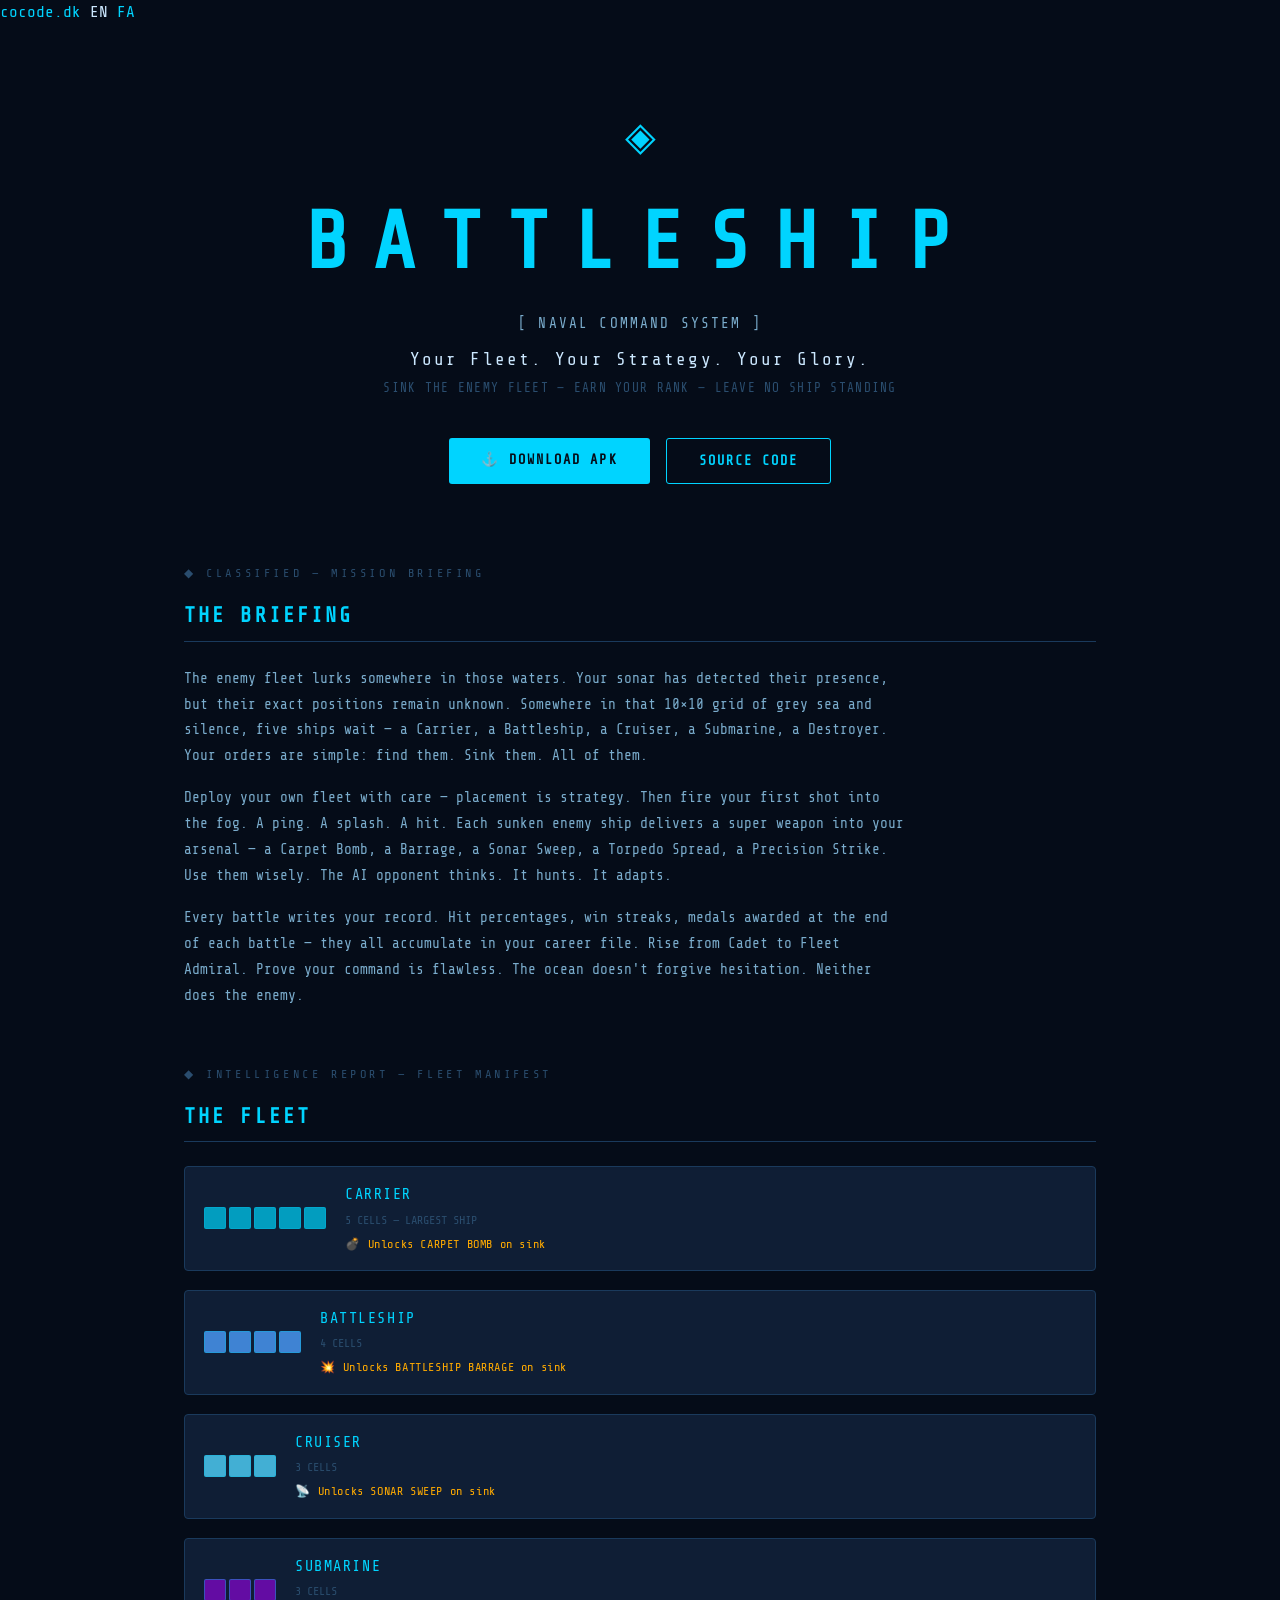
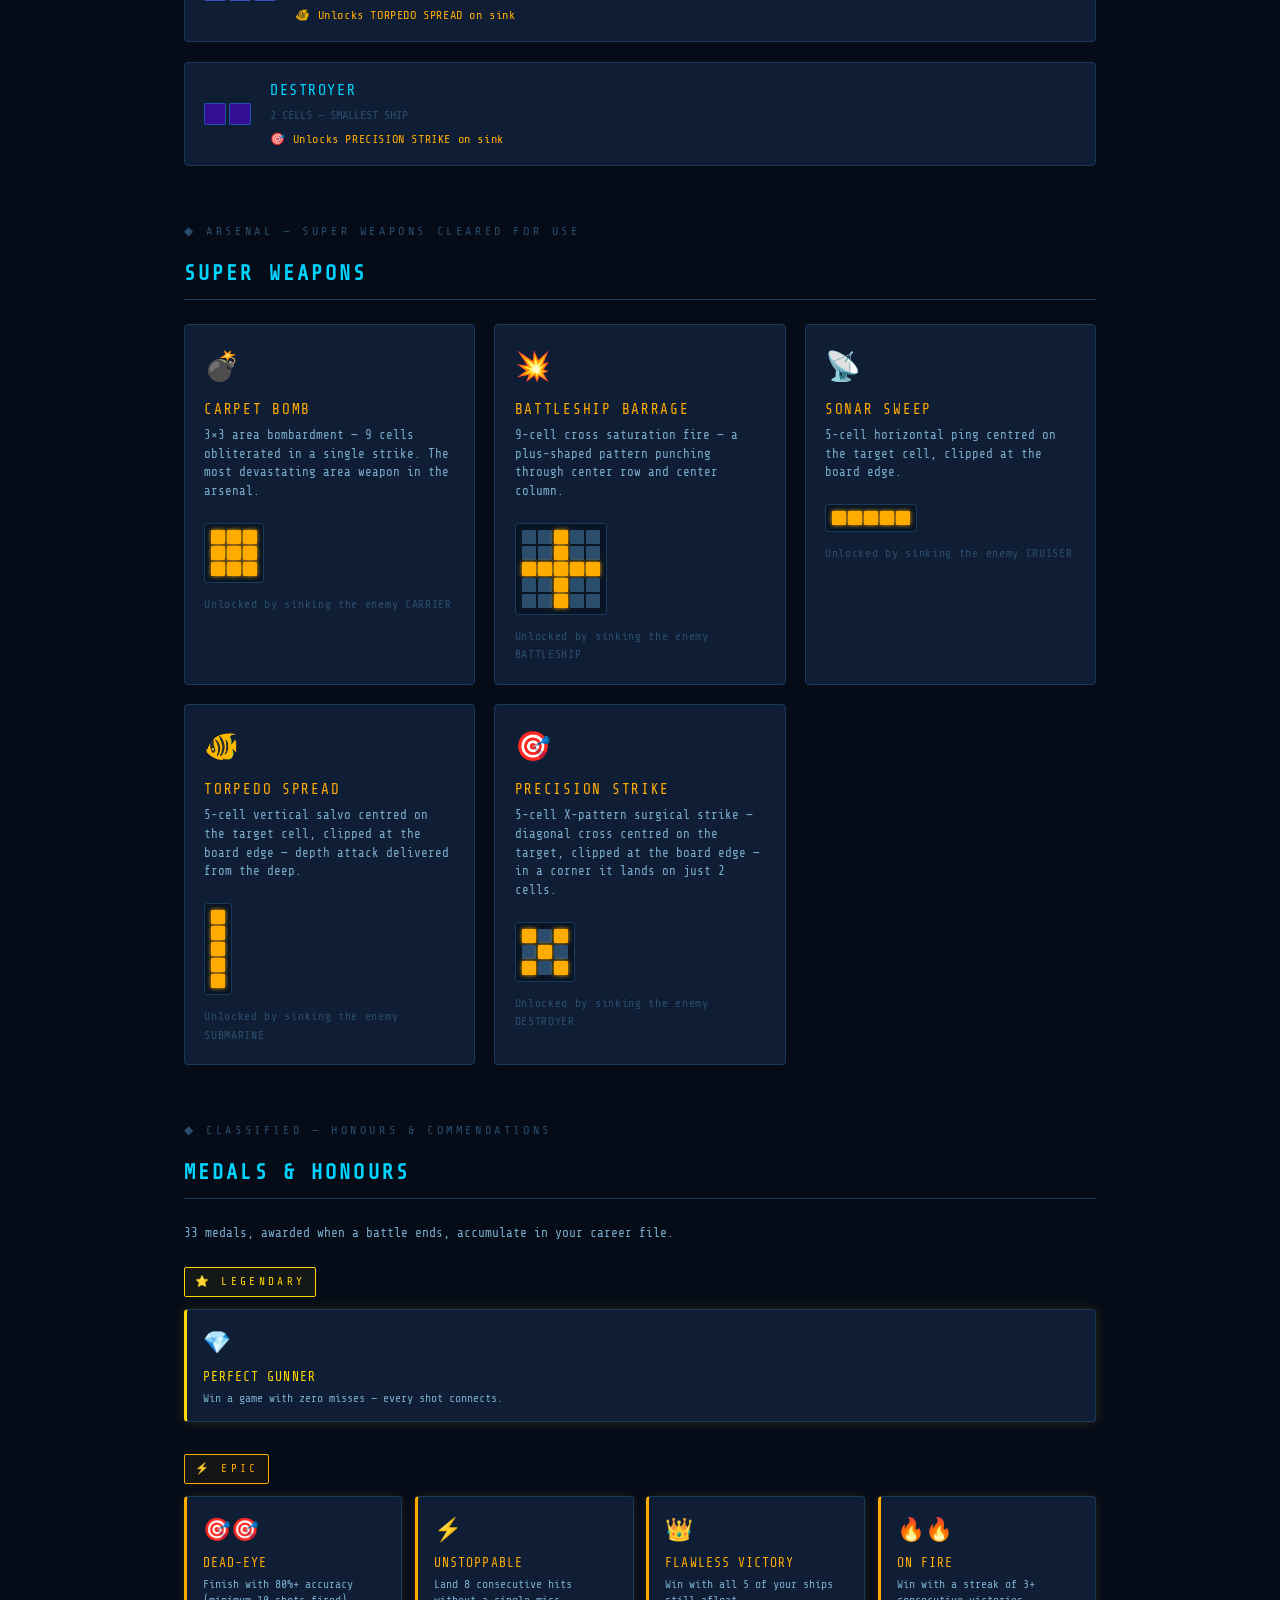
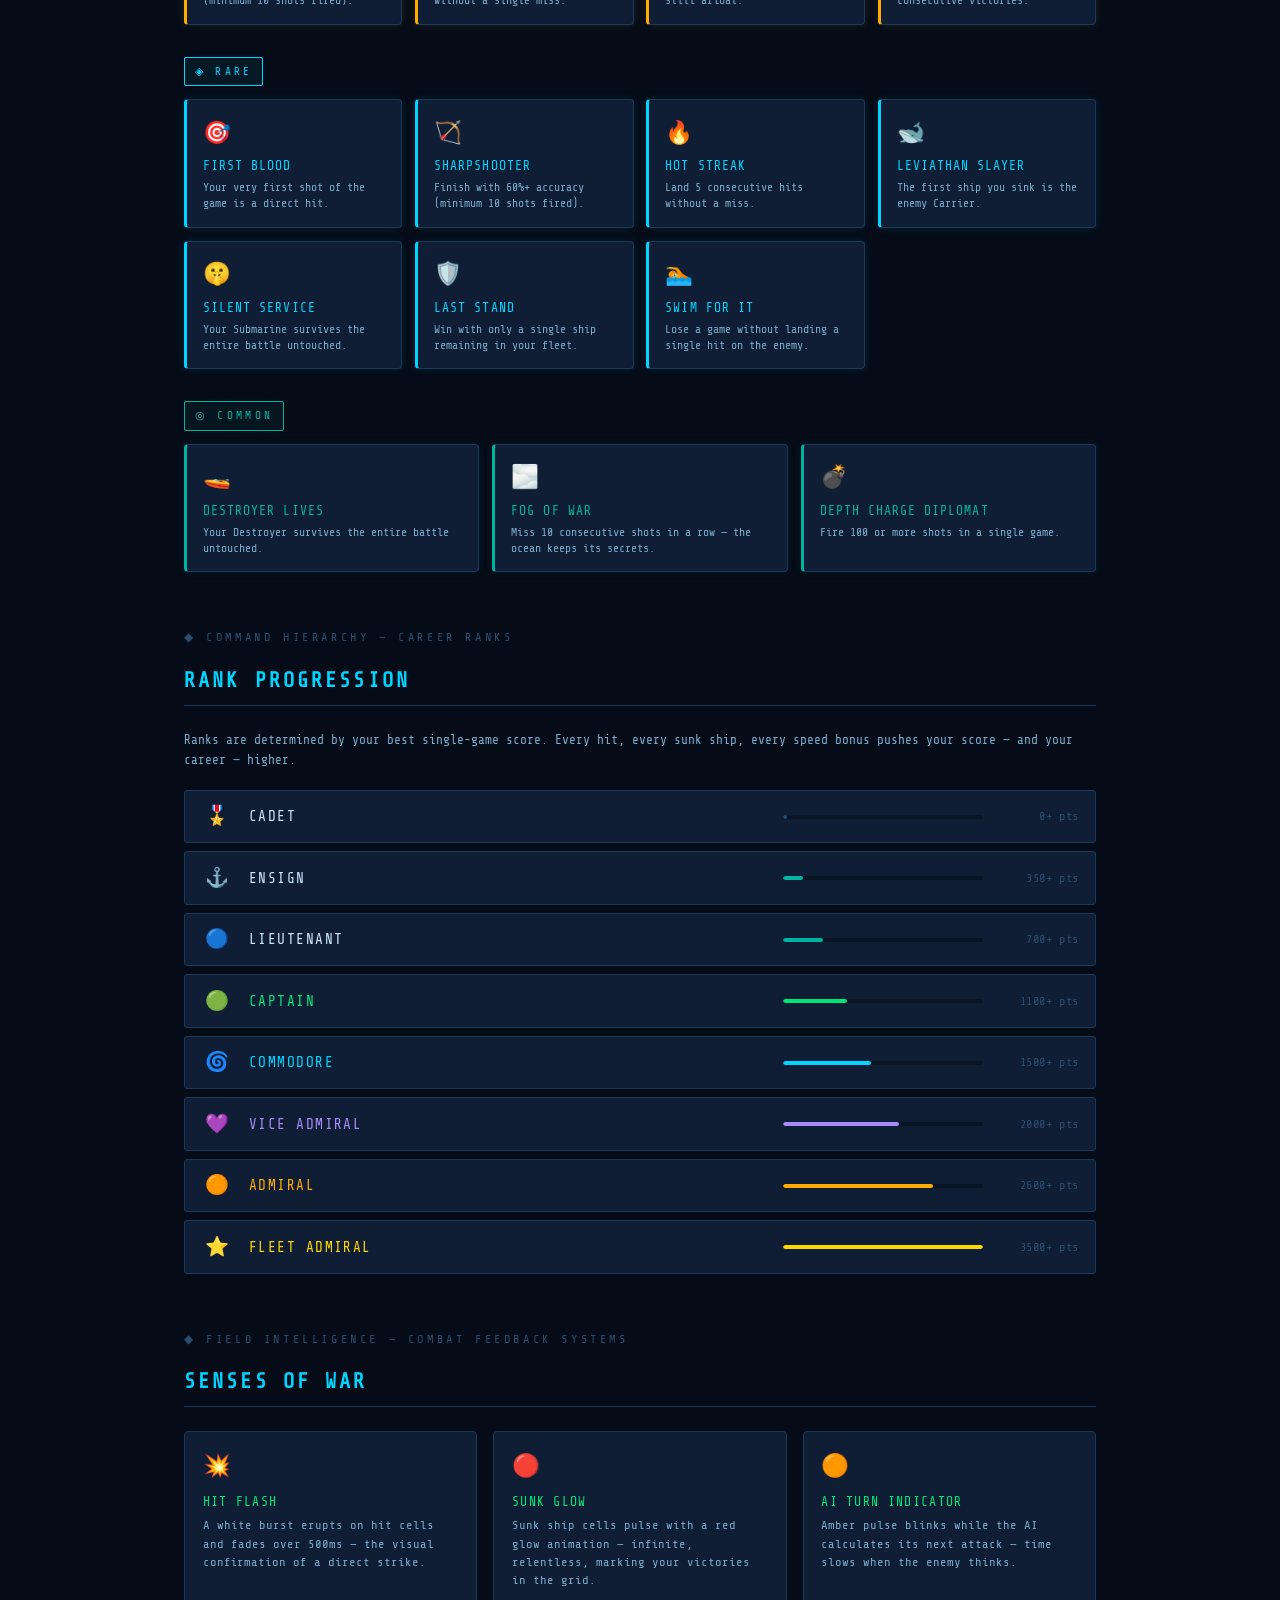
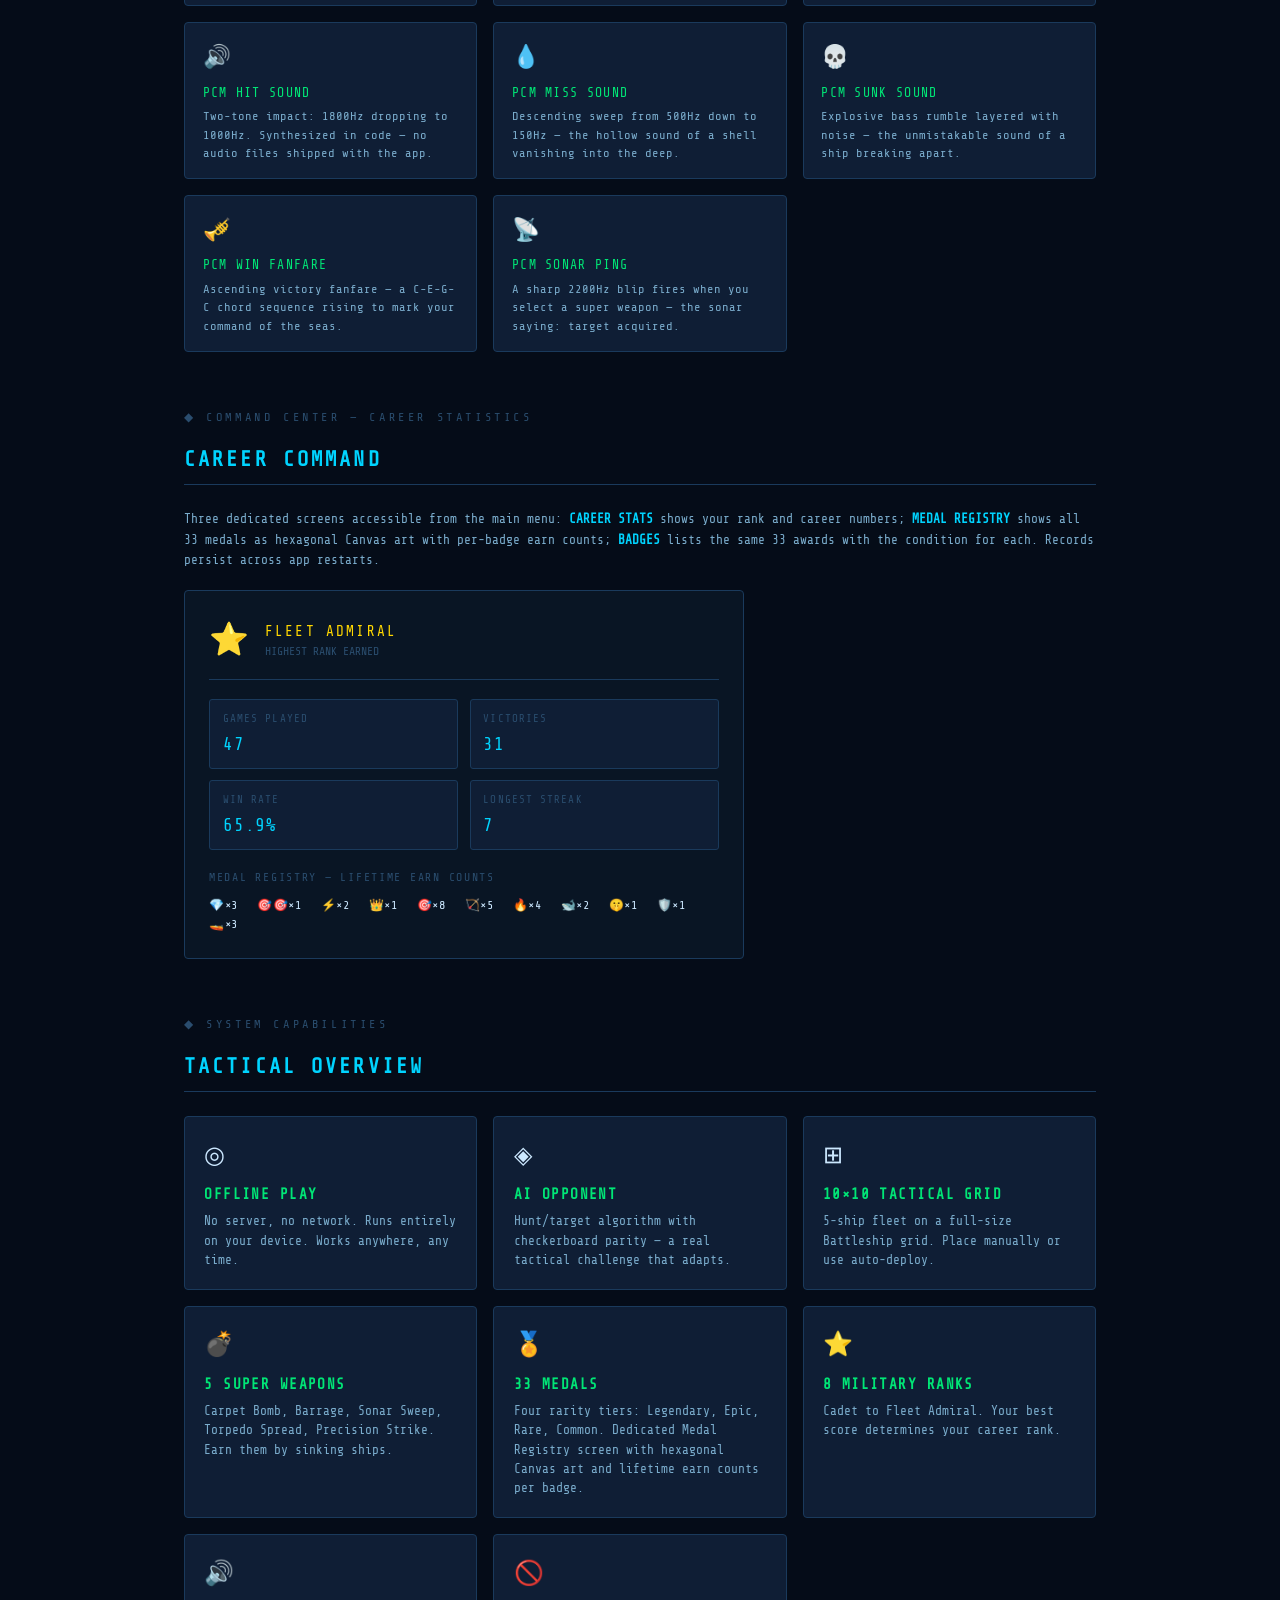
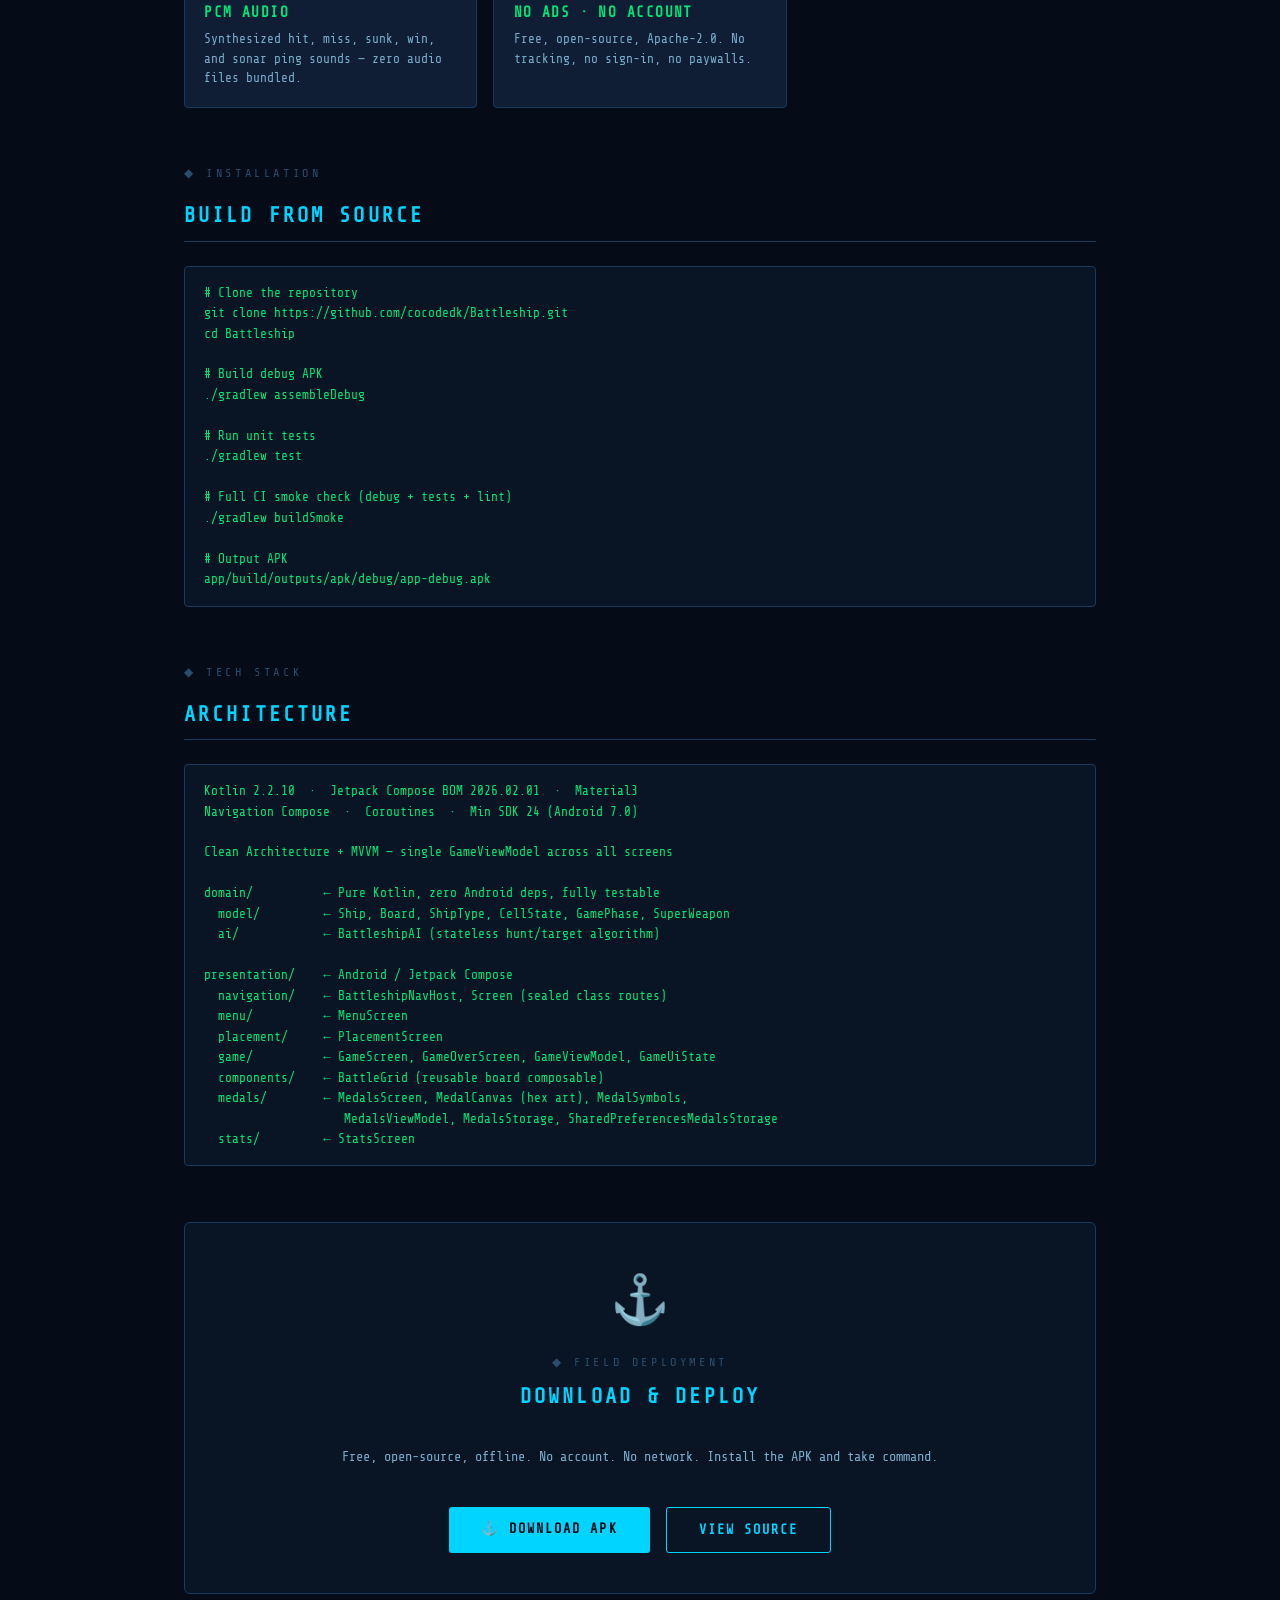
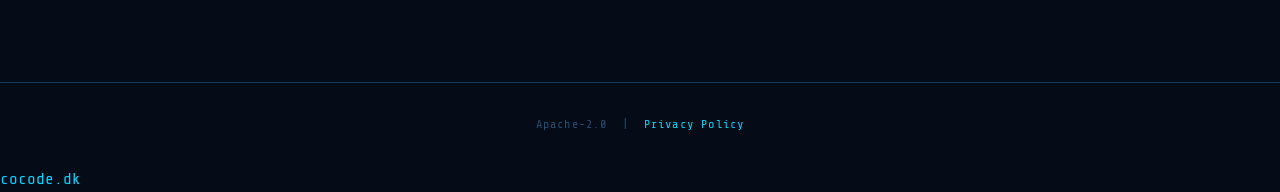
==== commit f43e5cd2: "feat(site): wear the cocode.dk family frame Adds <cocode-head>/<cocode-foot> (brand.cocode.dk) to in" ====
--- a/website/index.html
+++ b/website/index.html
@@ -29,6 +29,8 @@
   <link rel="preconnect" href="https://fonts.googleapis.com"/>
   <link href="https://fonts.googleapis.com/css2?family=Share+Tech+Mono&display=swap" rel="stylesheet"/>
   <link rel="stylesheet" href="styles.css"/>
+  <link rel="stylesheet" href="https://brand.cocode.dk/v1.css">
+  <script type="module" src="https://brand.cocode.dk/v1.js"></script>
   <script type="application/ld+json">
   {
     "@context": "https://schema.org",
@@ -55,7 +57,14 @@
   </script>
 </head>
 <body>
-  <a href="fa/" class="lang-switch">فارسی</a>
+
+<!-- The cocode.dk family frame. Without JavaScript its children show instead: a way home
+     and the language links. -->
+<cocode-head project="Battleship" accent="#00D4FF" on-accent="#050C18" dark>
+  <a href="https://cocode.dk">cocode.dk</a>
+  <span class="on">EN</span>
+  <a href="fa/" hreflang="fa">FA</a>
+</cocode-head>
 
   <!-- ═══ HERO ═══ -->
   <header>
@@ -632,7 +641,11 @@
   </main>
 
   <footer>
-    <p>Apache-2.0 &nbsp;|&nbsp; © 2026 <a href="https://cocode.dk" target="_blank" rel="noreferrer">Cocode</a> &nbsp;|&nbsp; Created by <a href="https://linkedin.com/in/babakbandpey" target="_blank" rel="noreferrer">Babak Bandpey</a> &nbsp;|&nbsp; <a href="privacy.html">Privacy Policy</a></p>
+    <p>Apache-2.0 &nbsp;|&nbsp; <a href="privacy.html">Privacy Policy</a></p>
   </footer>
+
+<cocode-foot repo="cocodedk/Battleship" dark>
+  <a href="https://cocode.dk">cocode.dk</a>
+</cocode-foot>
 </body>
 </html>
--- a/website/styles.css
+++ b/website/styles.css
@@ -93,6 +93,8 @@
 .btn-outline { border: 1px solid var(--cyan); color: var(--cyan); }
 
 main { max-width: 960px; margin: 0 auto; padding: 2rem 1.5rem; }
+/* The cocode.dk frame (brand.cocode.dk) lines up with main's column; keep the gutters in step. */
+cocode-head, cocode-foot { --cocode-max: 960px; --cocode-gutter: 24px; }
 
 .section-label {
   font-size: 0.75rem;
@@ -349,20 +351,6 @@
 .download-eyemark { font-size: 3rem; margin-bottom: 0.8rem; display: block; }
 .download-desc { color: var(--text-secondary); font-size: 0.85rem; margin-bottom: 1.5rem; }
 
-/* ─── LANGUAGE SWITCH ─── */
-.lang-switch {
-  position: fixed; top: 1rem; right: 1rem;
-  background: var(--card);
-  border: 1px solid var(--border);
-  color: var(--text-secondary);
-  padding: 0.4rem 0.8rem;
-  border-radius: 3px;
-  font-family: inherit;
-  font-size: 0.8rem;
-  z-index: 100;
-}
-.lang-switch:hover { color: var(--cyan); text-decoration: none; }
-
 footer {
   text-align: center;
   padding: 2rem 1.5rem;
@@ -374,7 +362,6 @@
 
 [dir="rtl"] body { direction: rtl; }
 [dir="rtl"] h1 { letter-spacing: 0.1em; }
-[dir="rtl"] .lang-switch { right: auto; left: 1rem; }
 
 @media (prefers-reduced-motion: reduce) {
   .sonar-ring { animation: none; opacity: 0; }
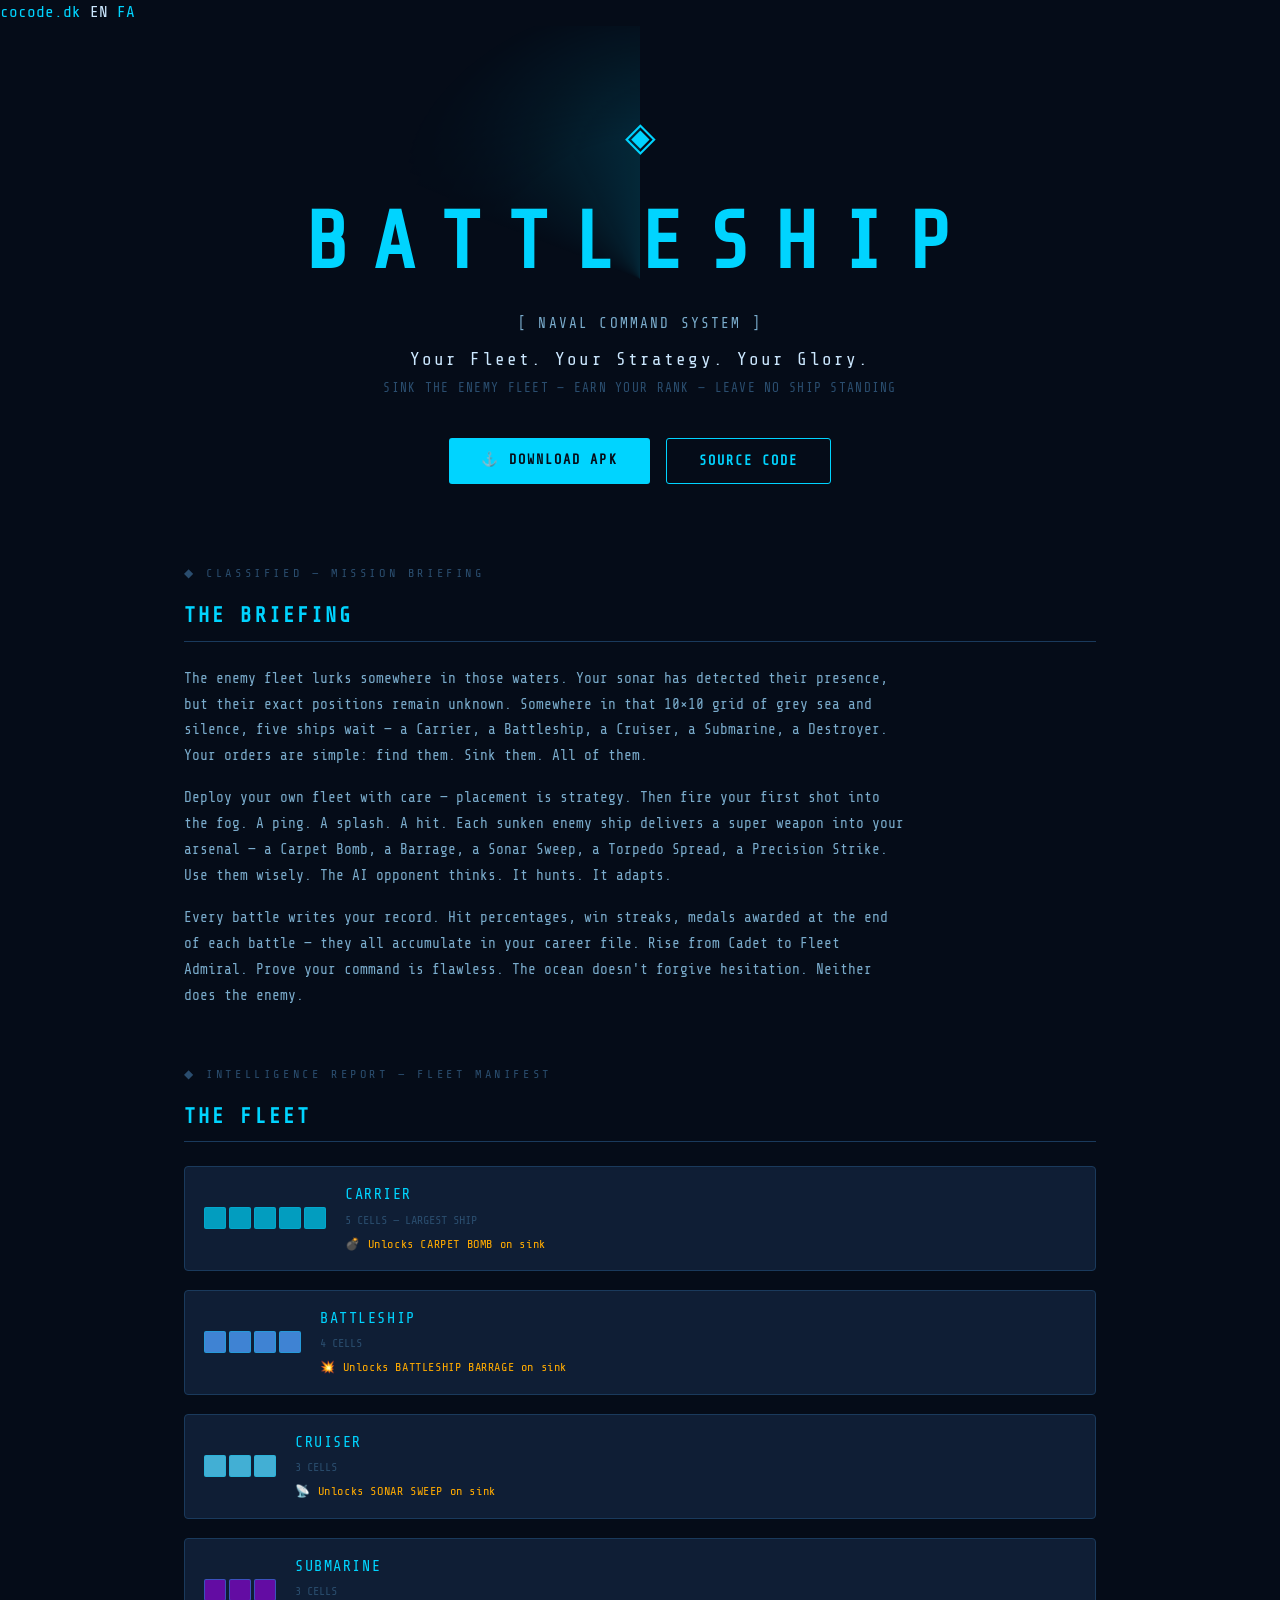
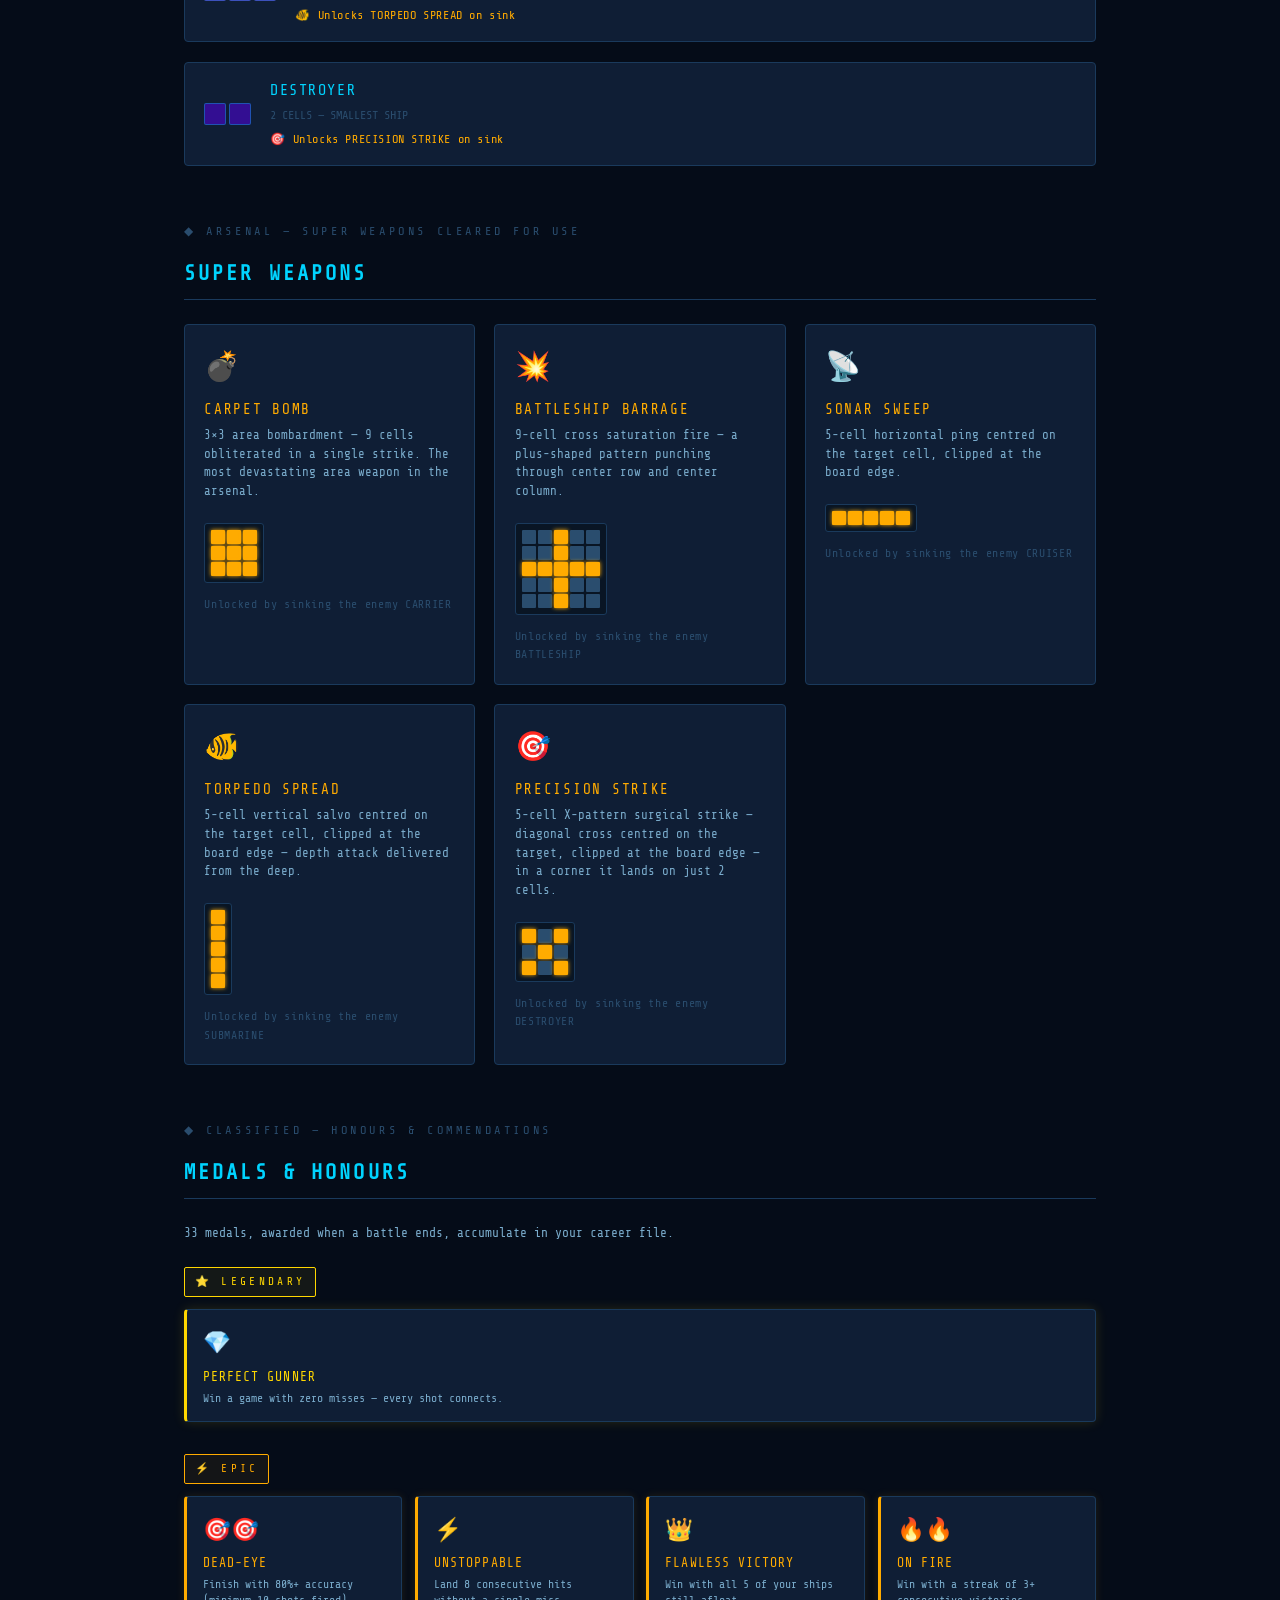
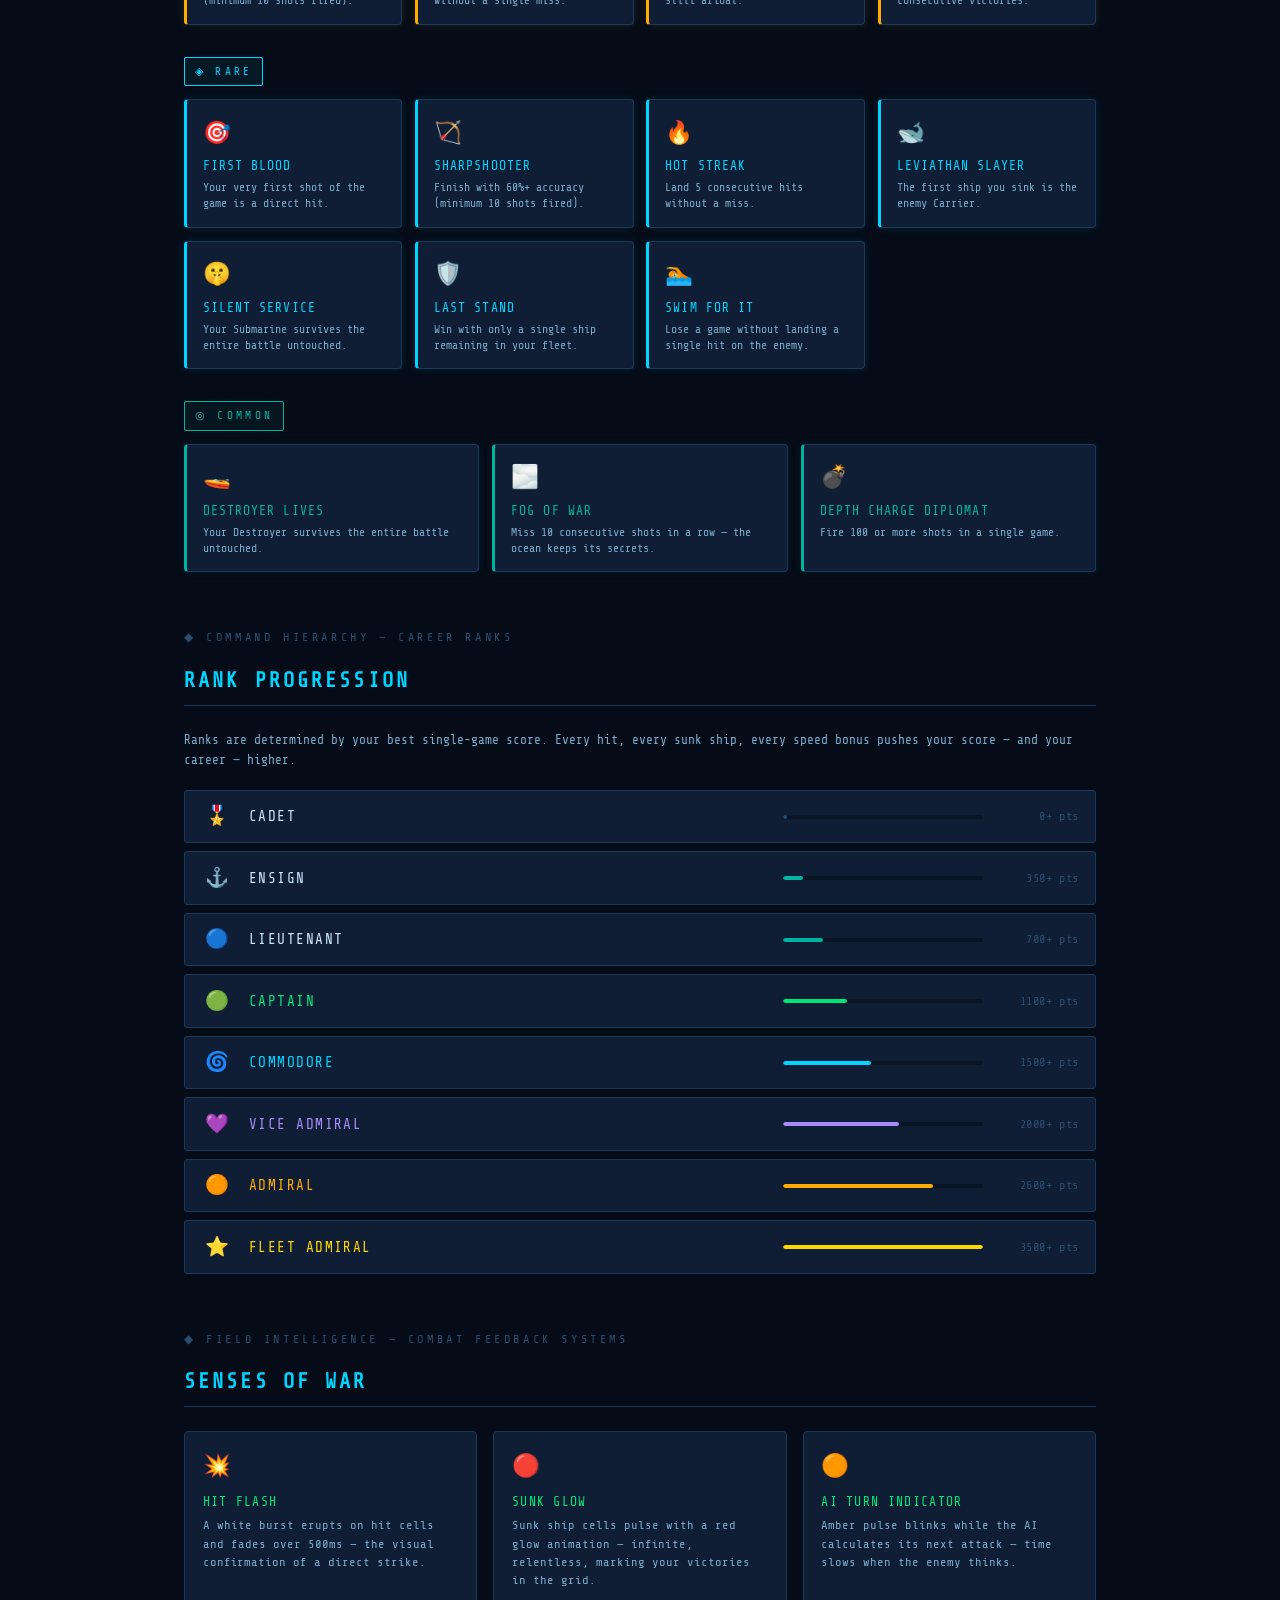
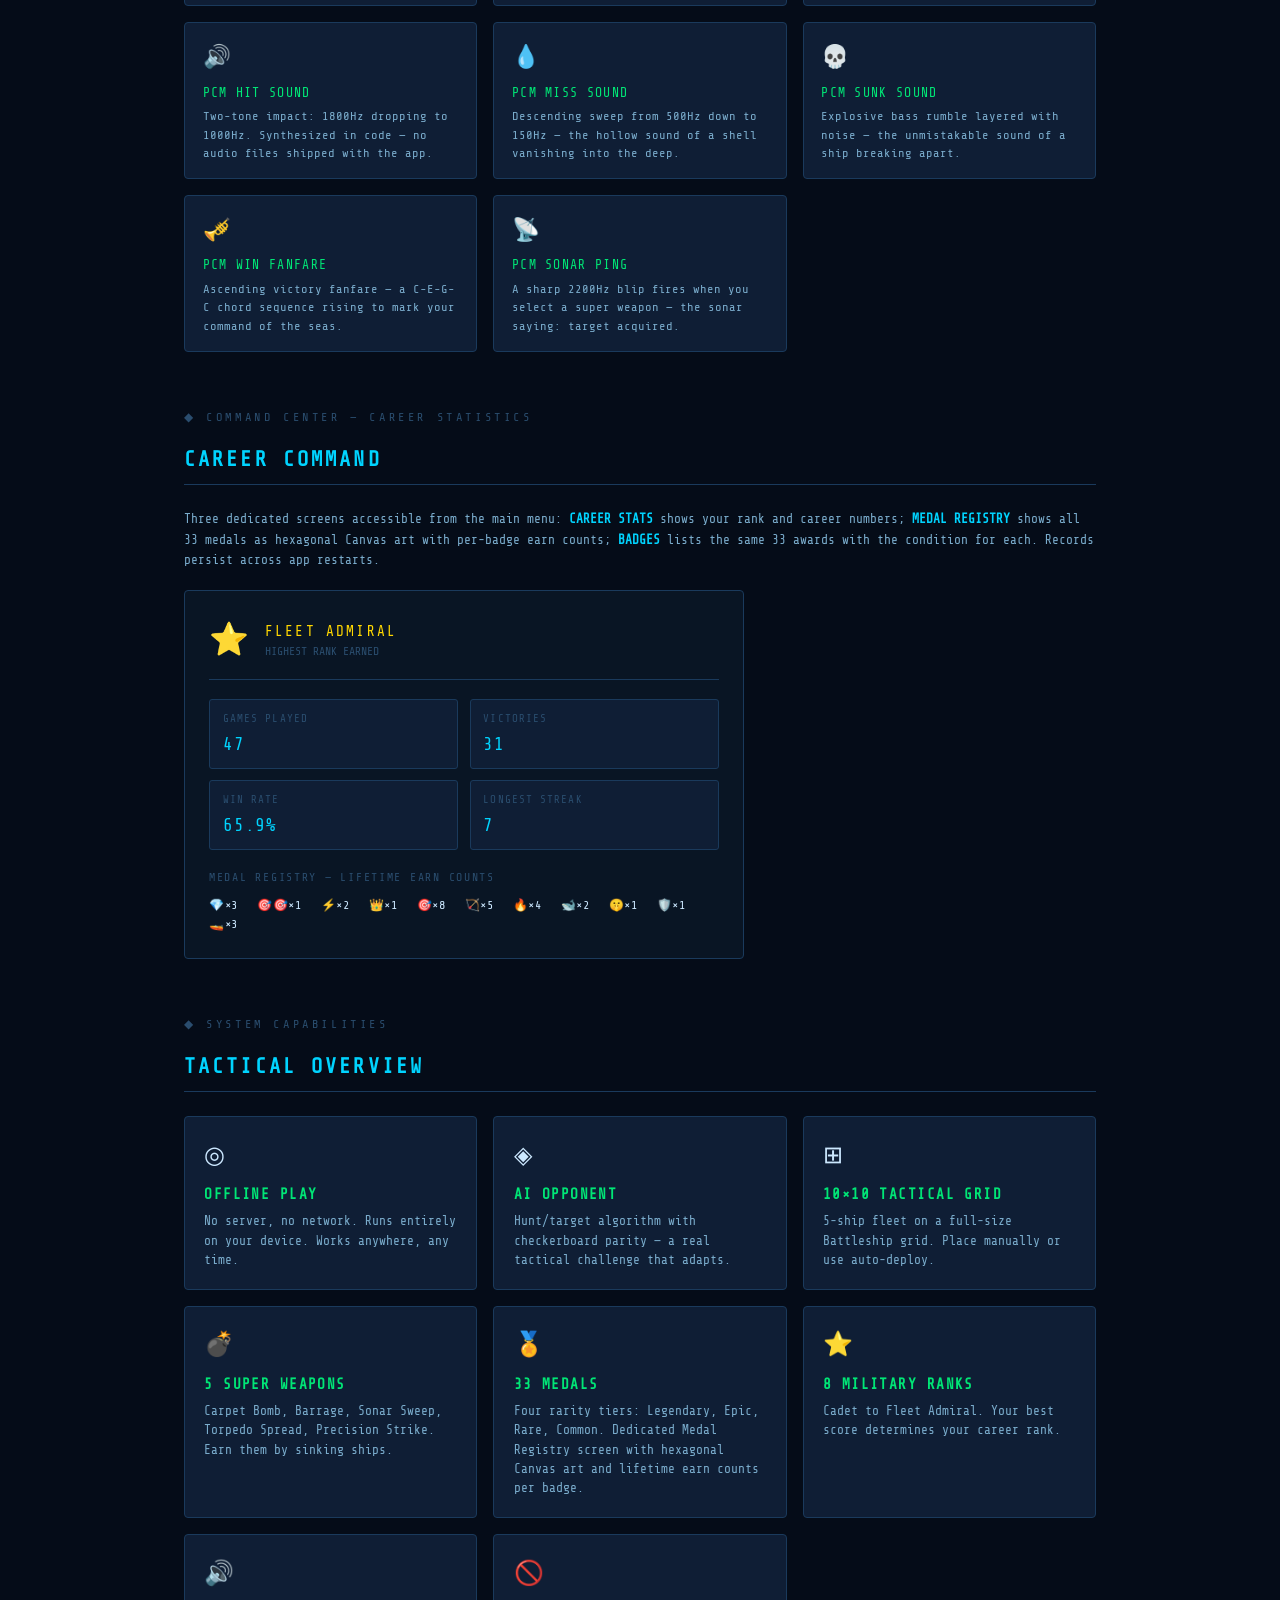
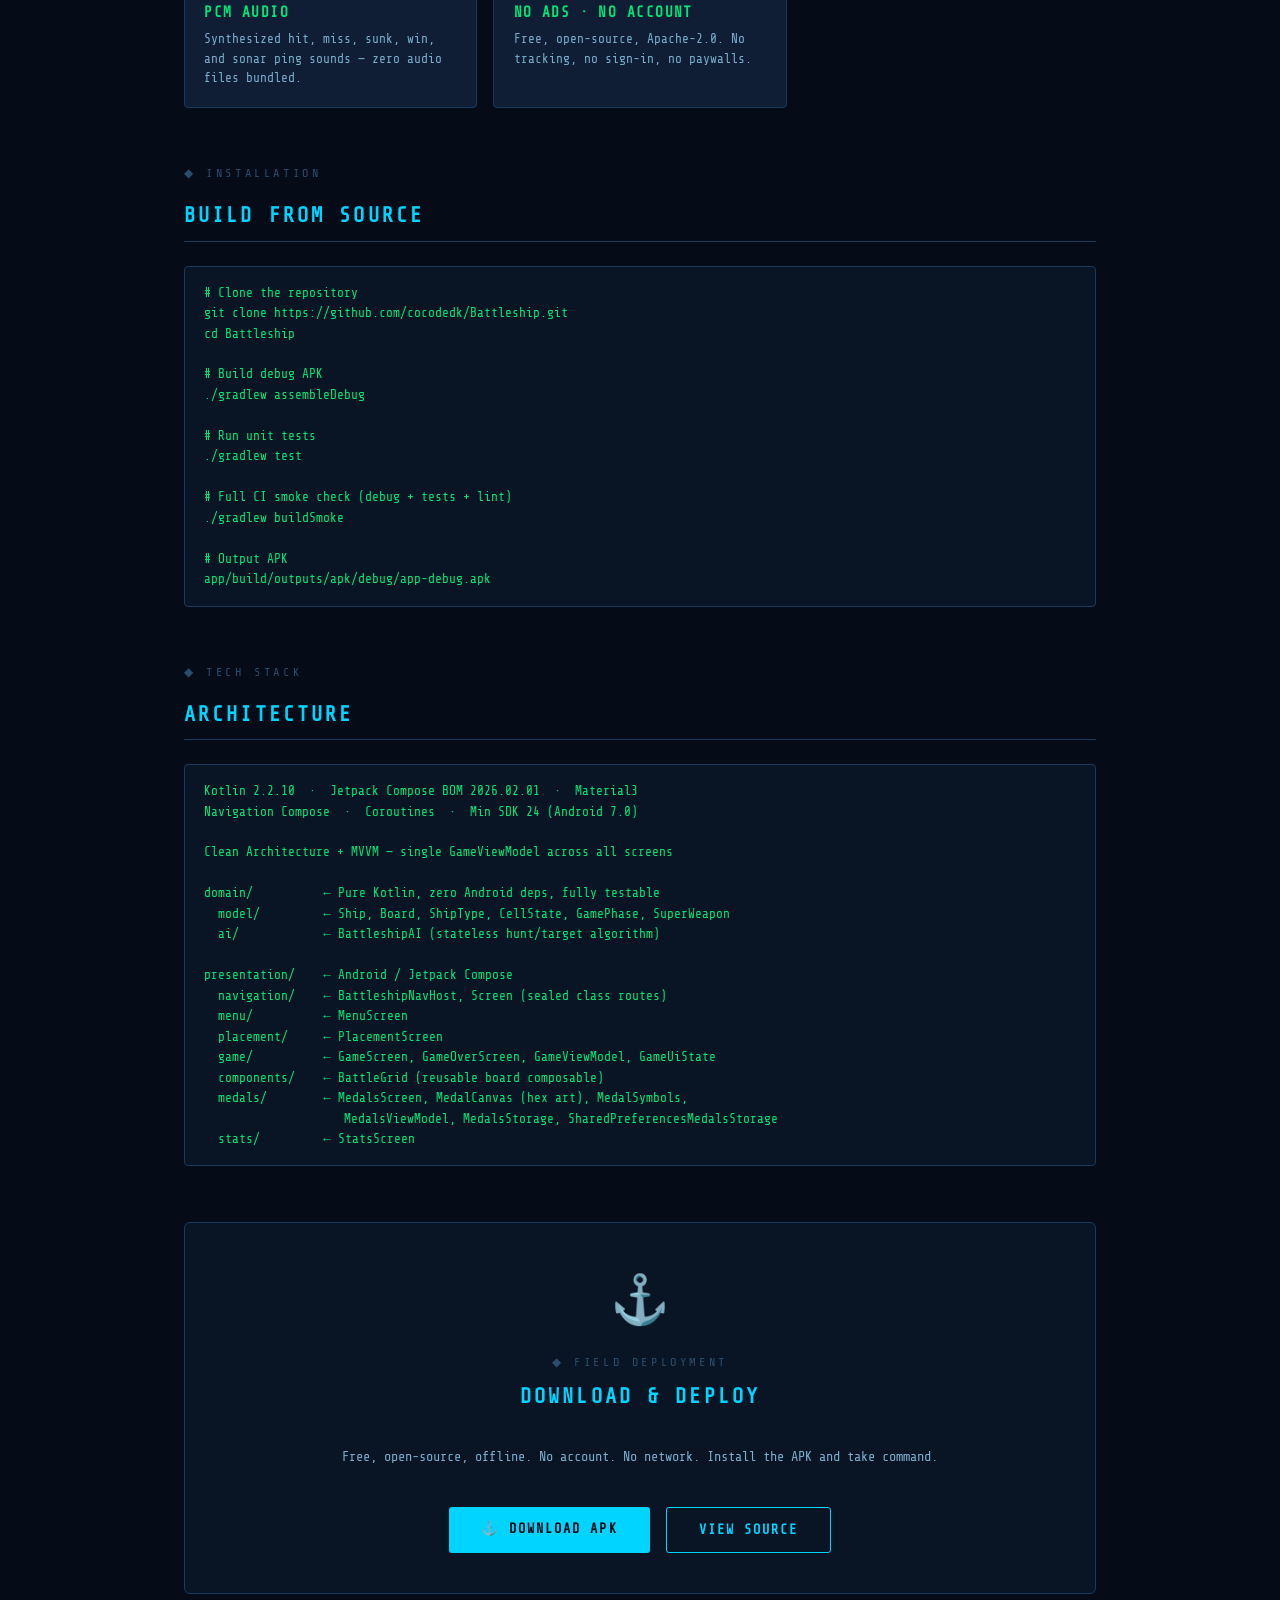
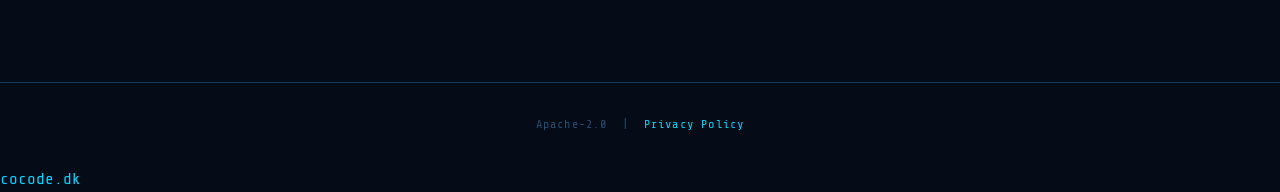
==== commit 668690b8: "feat(site): the hero's sonar finds the fleet A beam now turns through the hero's sonar rings every s" ====
--- a/website/index.html
+++ b/website/index.html
@@ -29,6 +29,7 @@
   <link rel="preconnect" href="https://fonts.googleapis.com"/>
   <link href="https://fonts.googleapis.com/css2?family=Share+Tech+Mono&display=swap" rel="stylesheet"/>
   <link rel="stylesheet" href="styles.css"/>
+  <link rel="stylesheet" href="sonar.css"/>
   <link rel="stylesheet" href="https://brand.cocode.dk/v1.css">
   <script type="module" src="https://brand.cocode.dk/v1.js"></script>
   <script type="application/ld+json">
@@ -70,6 +71,12 @@
   <header>
     <div class="sonar-ring"></div>
     <div class="sonar-ring"></div>
+    <div class="sonar-sweep" aria-hidden="true"></div>
+    <i class="sonar-contact" aria-hidden="true" style="--bearing:38deg;--range:150px;animation-delay:0.633s"></i>
+    <i class="sonar-contact" aria-hidden="true" style="--bearing:122deg;--range:210px;animation-delay:2.033s"></i>
+    <i class="sonar-contact" aria-hidden="true" style="--bearing:200deg;--range:95px;animation-delay:3.333s"></i>
+    <i class="sonar-contact" aria-hidden="true" style="--bearing:262deg;--range:185px;animation-delay:4.367s"></i>
+    <i class="sonar-contact" aria-hidden="true" style="--bearing:325deg;--range:240px;animation-delay:5.417s"></i>
     <span class="eyemark">◈</span>
     <h1>BATTLESHIP</h1>
     <p class="tagline">[ NAVAL COMMAND SYSTEM ]</p>
--- a/website/sonar.css
+++ b/website/sonar.css
@@ -0,0 +1,34 @@
+/* The hero's sonar finds the fleet. A beam turns every 6s and five contacts — the five ships
+   you are hunting — light up as it passes over them. Each contact's delay is its bearing as a
+   share of the turn (bearing / 360 × 6s), written out by hand because dividing an angle by an
+   angle in calc() is not yet safe to rely on. */
+.sonar-sweep {
+  position: absolute; top: 50%; left: 50%;
+  width: 560px; height: 560px; margin: -280px 0 0 -280px;
+  border-radius: 50%; pointer-events: none;
+  background: conic-gradient(from 0deg, transparent 0deg 290deg, rgba(0, 212, 255, 0.14) 360deg);
+  /* Fade the beam out with range, so the header's bottom edge never cuts it off square. */
+  -webkit-mask-image: radial-gradient(circle, #000 35%, transparent 70%);
+  mask-image: radial-gradient(circle, #000 35%, transparent 70%);
+  animation: sonar-sweep 6s linear infinite;
+}
+@keyframes sonar-sweep { to { transform: rotate(1turn); } }
+
+.sonar-contact {
+  position: absolute; top: 50%; left: 50%;
+  width: 6px; height: 6px; margin: -3px 0 0 -3px;
+  border-radius: 50%; pointer-events: none;
+  background: var(--cyan); box-shadow: 0 0 10px var(--cyan);
+  transform: rotate(var(--bearing)) translateY(calc(-1 * var(--range)));
+  opacity: 0;
+  animation: sonar-contact 6s linear infinite;
+}
+@keyframes sonar-contact { 0% { opacity: 0.95; } 55%, 100% { opacity: 0; } }
+
+@media (prefers-reduced-motion: reduce) {
+  .sonar-sweep, .sonar-contact { display: none; }
+}
+
+/* The pulsing rings grow over the buttons, and without this they swallowed taps meant for
+   Download APK on a phone. */
+.sonar-ring { pointer-events: none; }
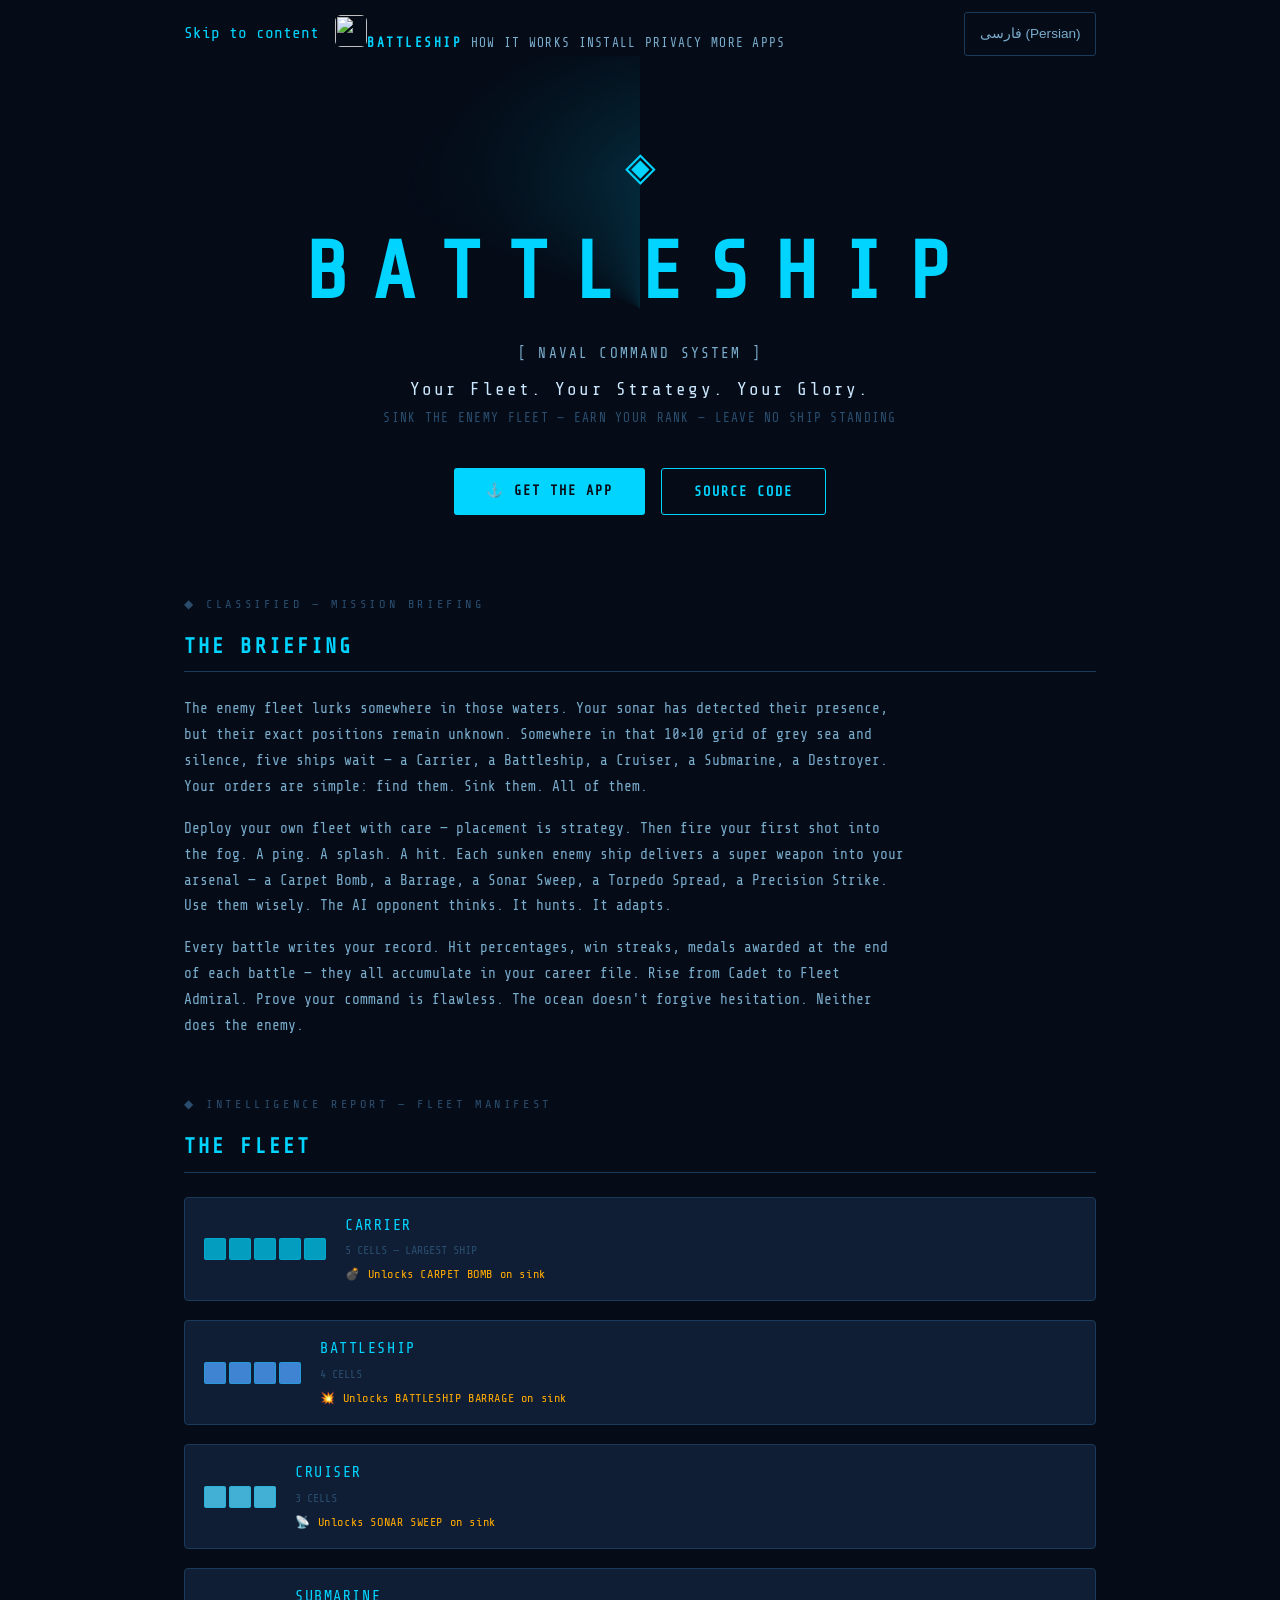
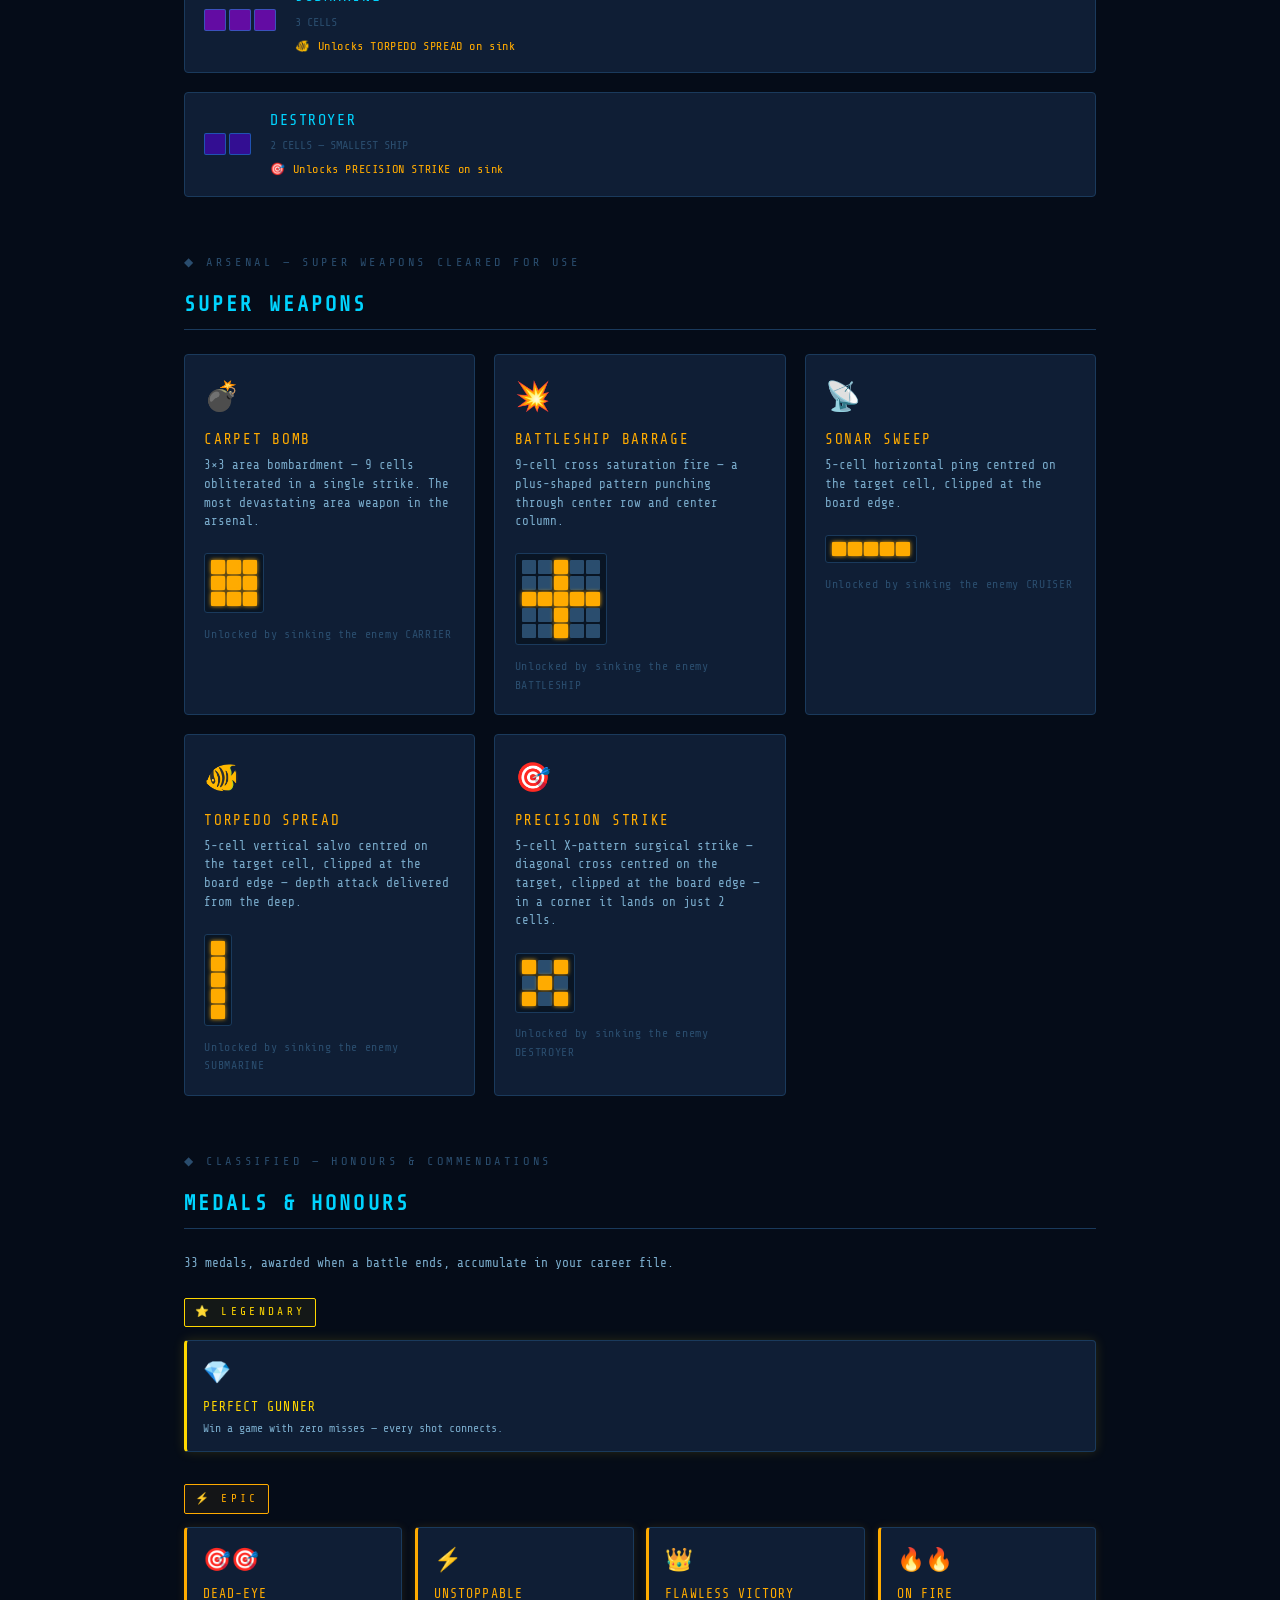
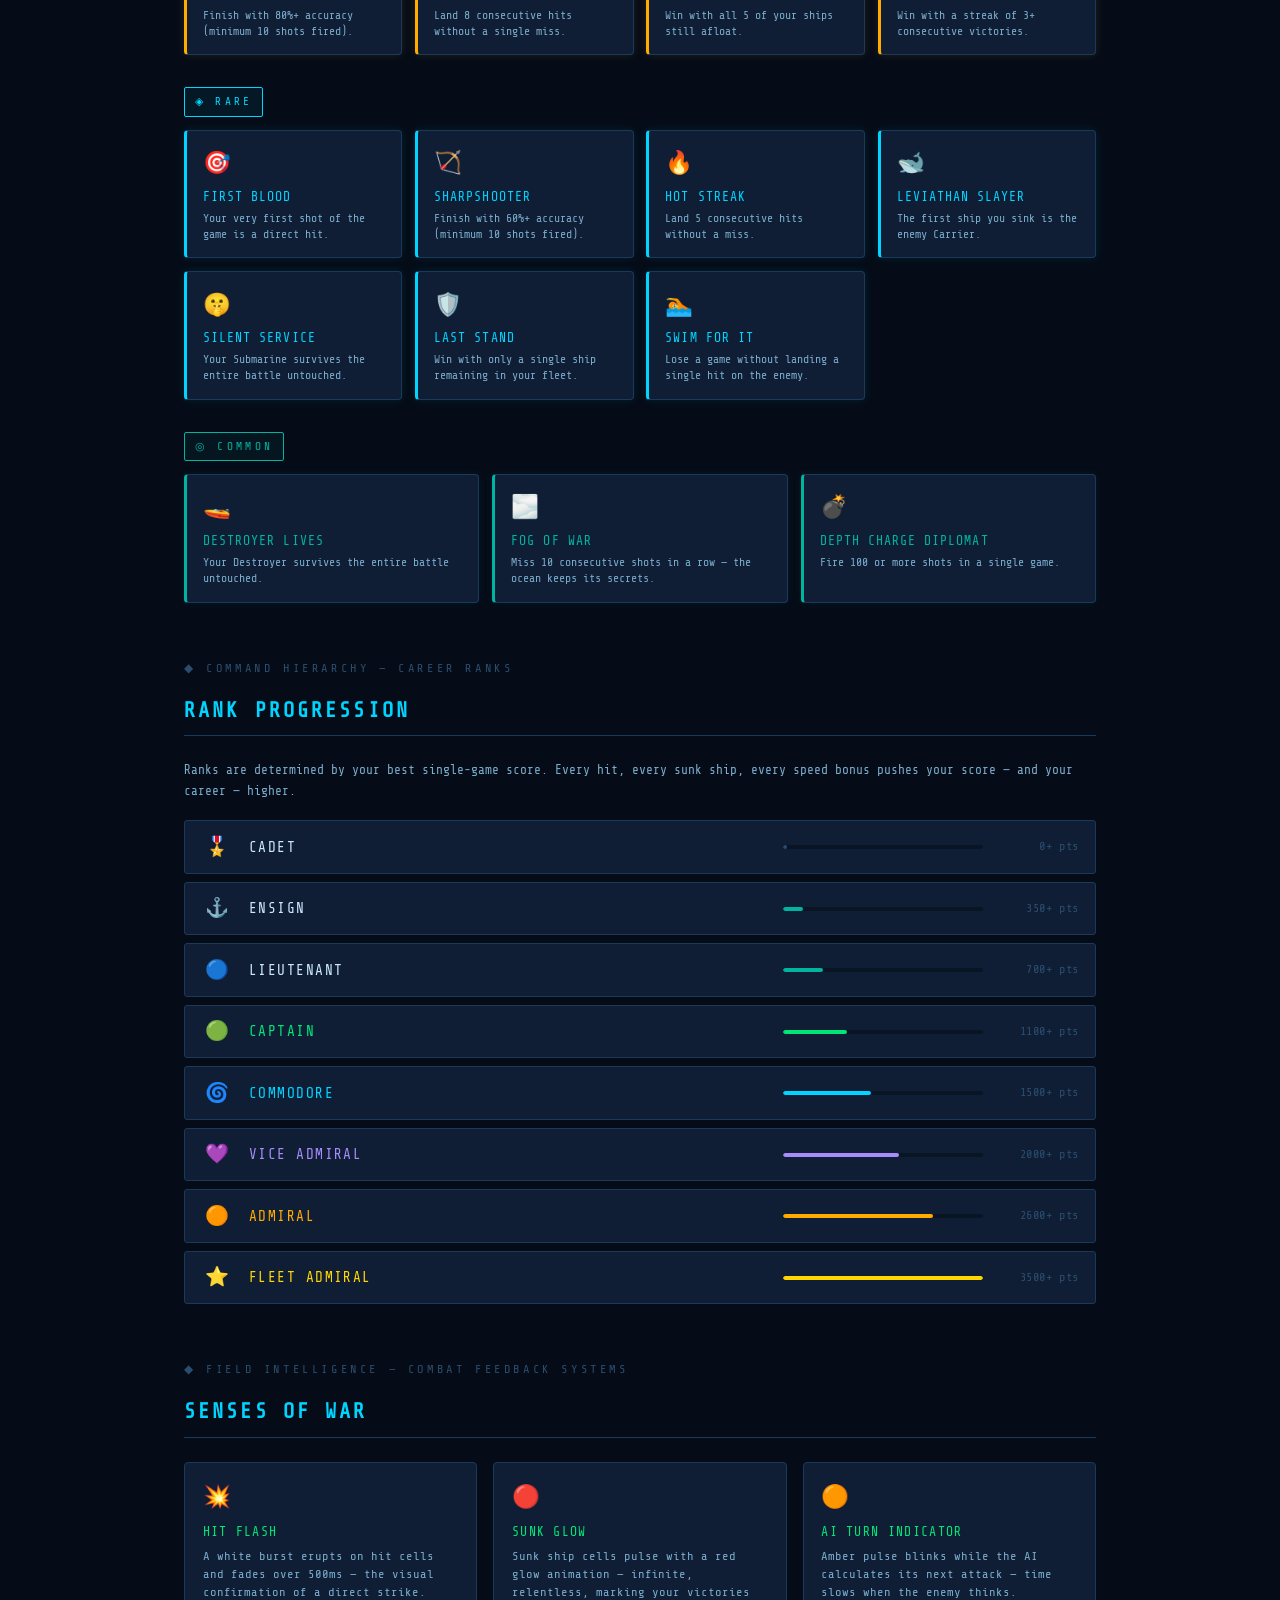
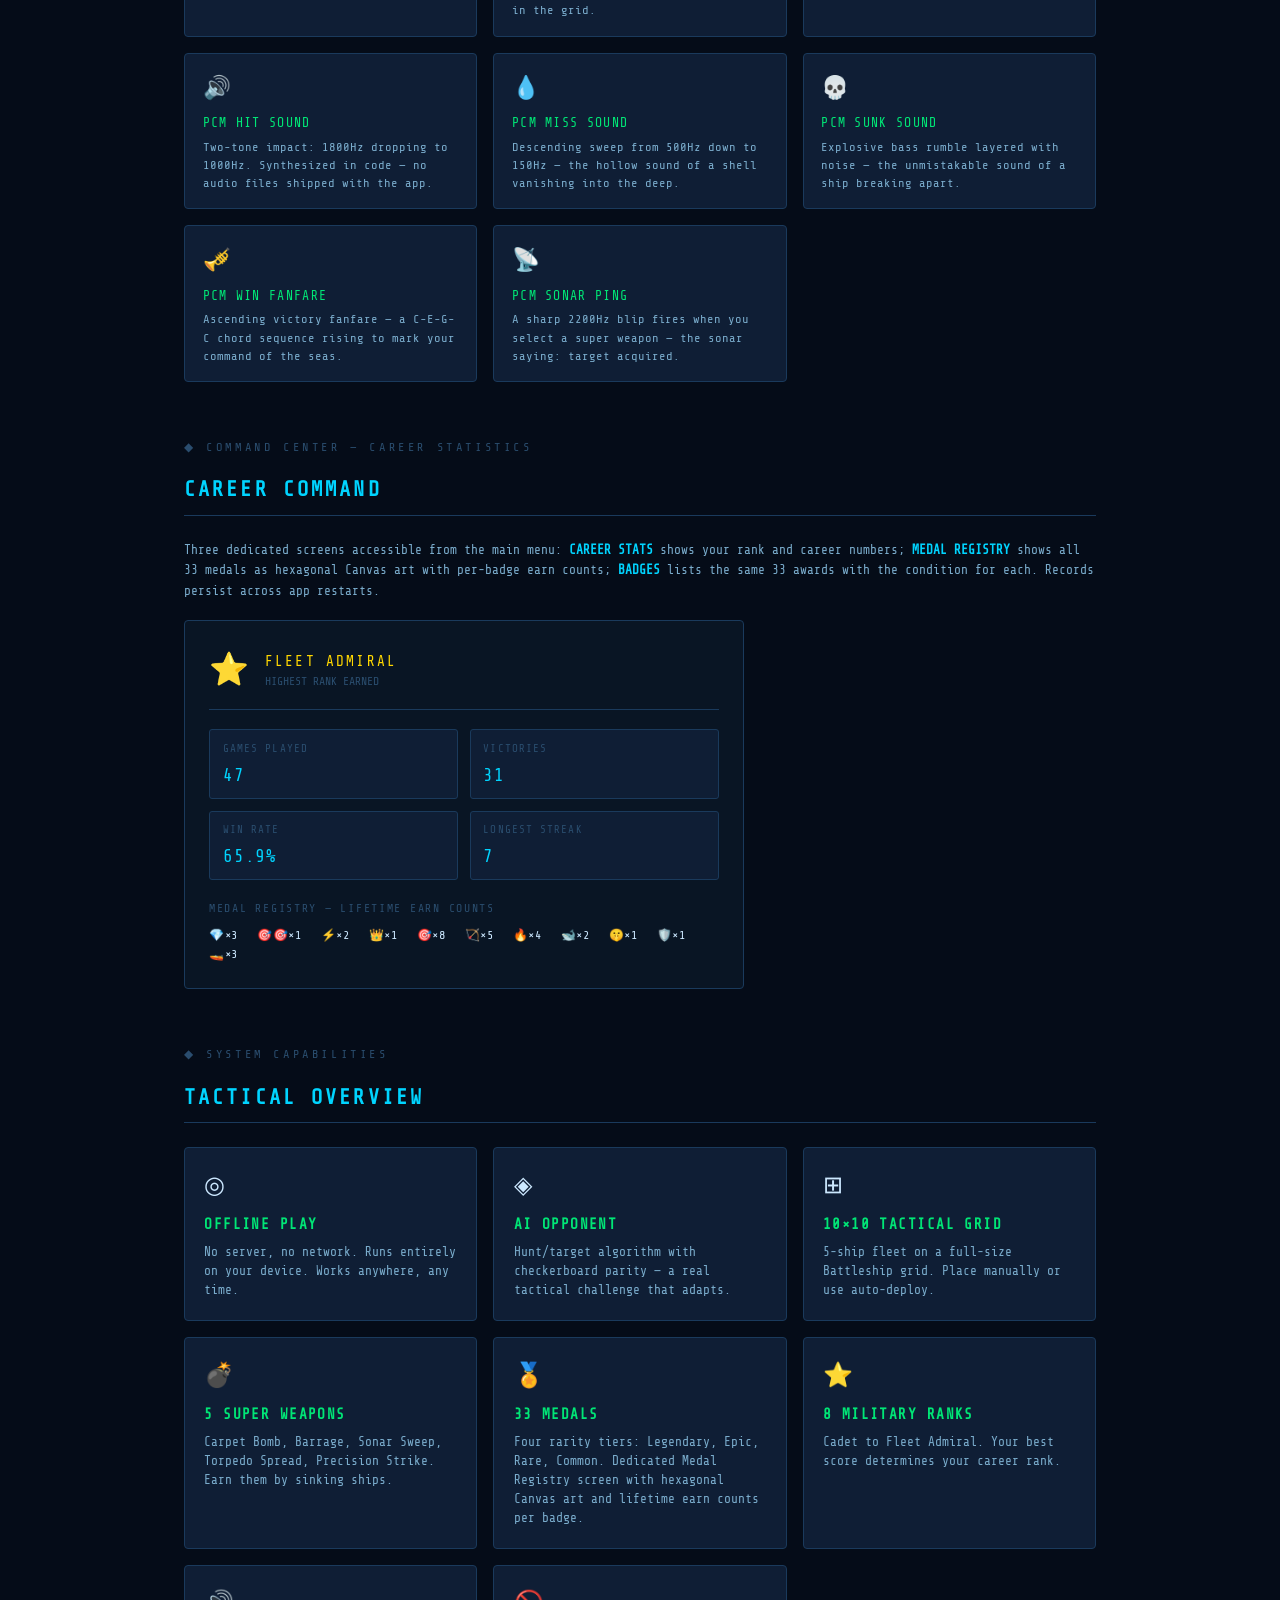
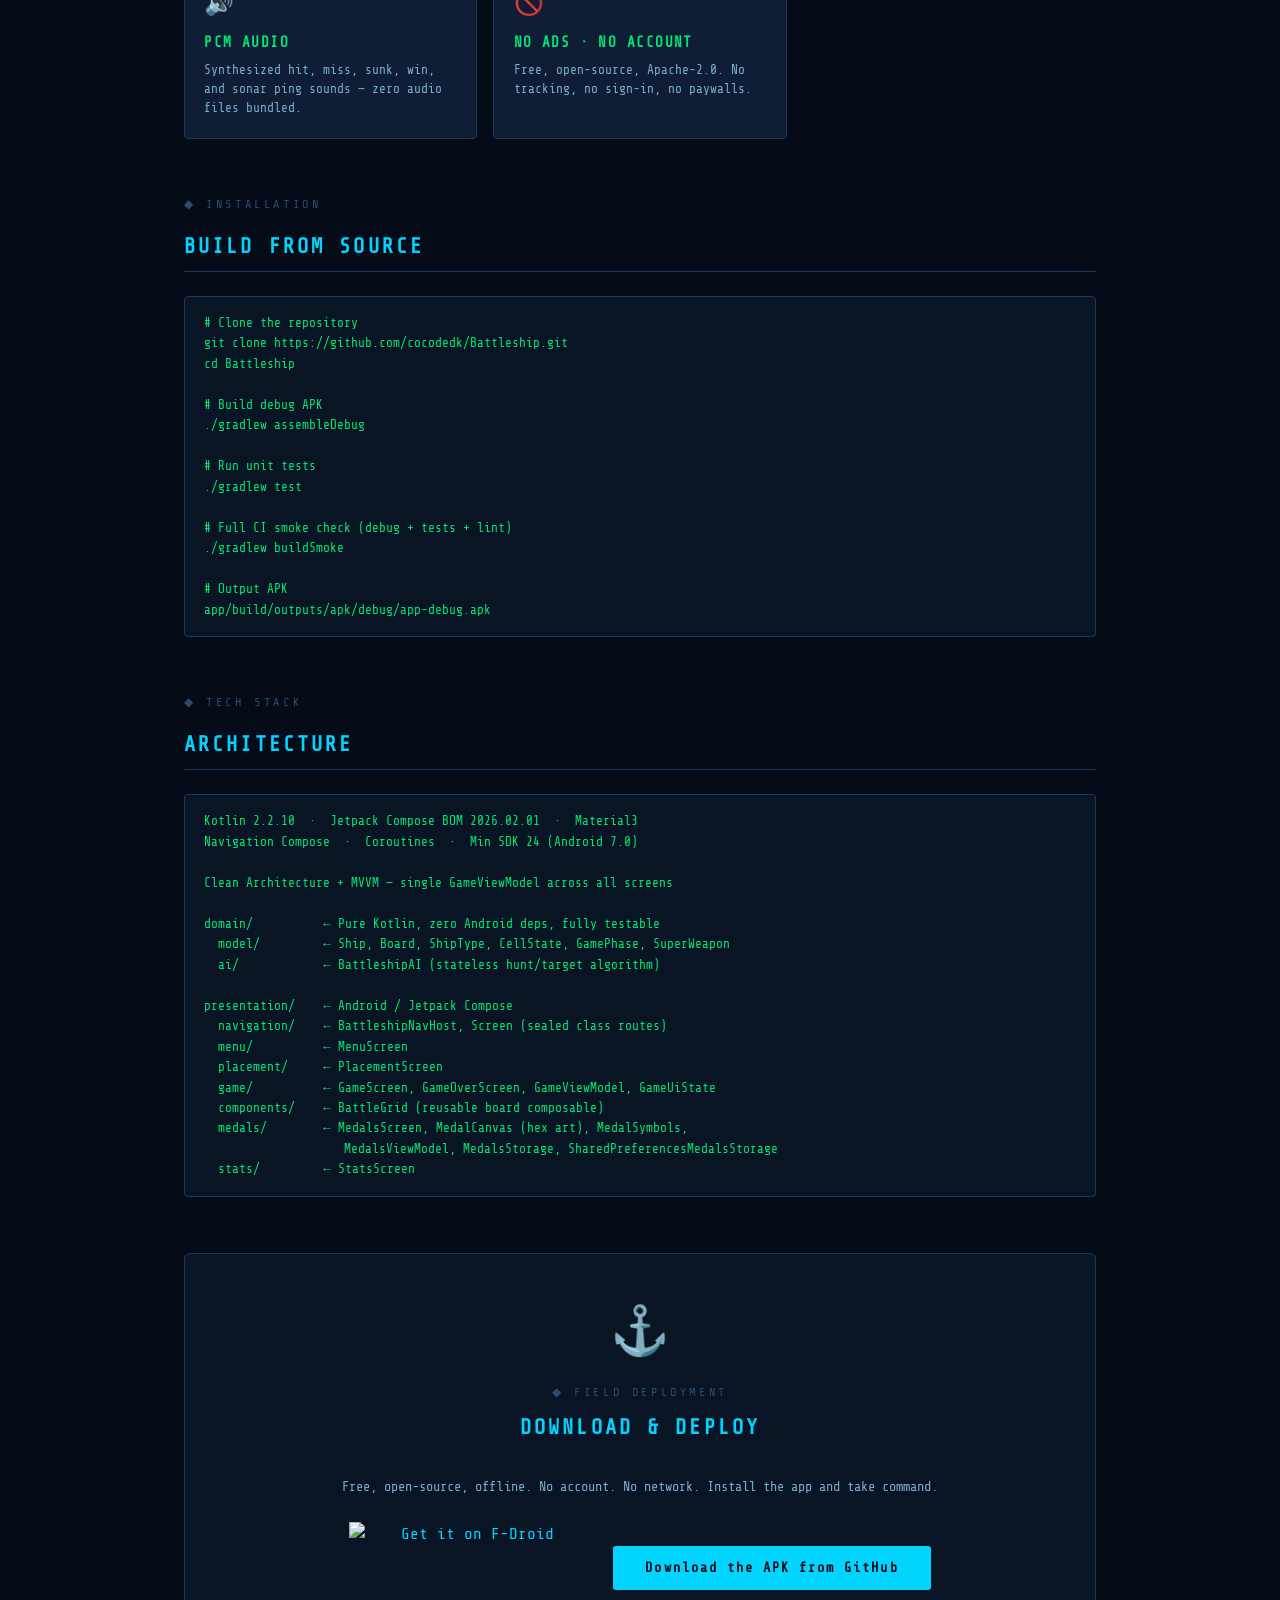
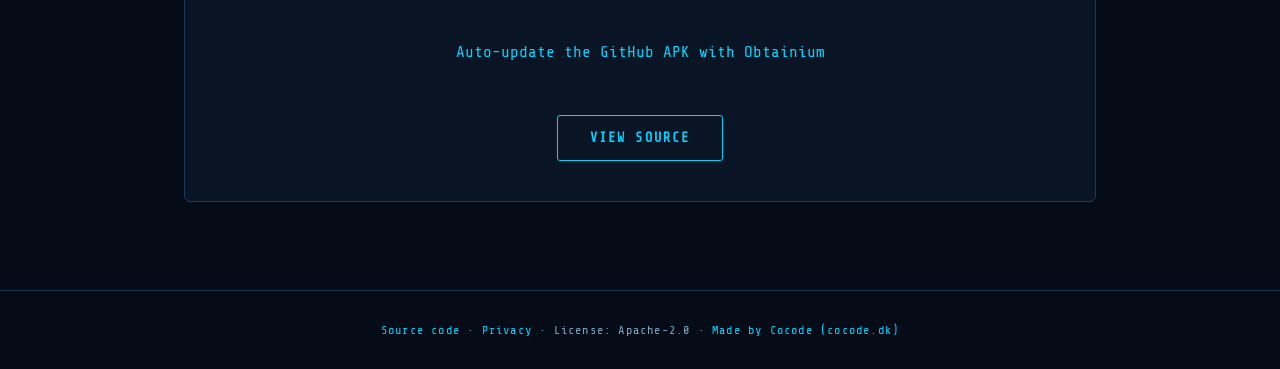
==== commit 08f64912: "chore: the cocode-apps publishing standard on the site, README and store listing Site (website/): - " ====
--- a/website/index.html
+++ b/website/index.html
@@ -30,8 +30,7 @@
   <link href="https://fonts.googleapis.com/css2?family=Share+Tech+Mono&display=swap" rel="stylesheet"/>
   <link rel="stylesheet" href="styles.css"/>
   <link rel="stylesheet" href="sonar.css"/>
-  <link rel="stylesheet" href="https://brand.cocode.dk/v1.css">
-  <script type="module" src="https://brand.cocode.dk/v1.js"></script>
+  <link rel="stylesheet" href="blocks.css"/>
   <script type="application/ld+json">
   {
     "@context": "https://schema.org",
@@ -59,13 +58,20 @@
 </head>
 <body>
 
-<!-- The cocode.dk family frame. Without JavaScript its children show instead: a way home
-     and the language links. -->
-<cocode-head project="Battleship" accent="#00D4FF" on-accent="#050C18" dark>
-  <a href="https://cocode.dk">cocode.dk</a>
-  <span class="on">EN</span>
-  <a href="fa/" hreflang="fa">FA</a>
-</cocode-head>
+<div class="site-bar">
+<!-- cocode-apps:nav:start -->
+<link rel="stylesheet" href="/css/cocode-nav.css">
+<a class="skip" href="#main">Skip to content</a>
+<nav class="cocode-nav" aria-label="Battleship">
+  <a class="brand" href="/" data-nav="home" aria-current="page"><img src="/img/icon.png" alt="" width="32" height="32">Battleship</a>
+  <a href="/#how" data-nav="how">How it works</a>
+  <a href="/#install" data-nav="install">Install</a>
+  <a href="/privacy/" data-nav="privacy">Privacy</a>
+  <a href="https://cocode.dk/" data-nav="more">More apps</a>
+</nav>
+<!-- cocode-apps:nav:end -->
+<a class="lang-other" href="fa/" hreflang="fa" lang="fa">فارسی (Persian)</a>
+</div>
 
   <!-- ═══ HERO ═══ -->
   <header>
@@ -83,15 +89,15 @@
     <p class="hero-tagline-main">Your Fleet. Your Strategy. Your Glory.</p>
     <p class="sub-tagline">SINK THE ENEMY FLEET — EARN YOUR RANK — LEAVE NO SHIP STANDING</p>
     <div class="cta-group">
-      <a href="https://github.com/cocodedk/Battleship/releases/latest/download/Battleship.apk" class="btn btn-primary">⚓ DOWNLOAD APK</a>
+      <a href="#install" class="btn btn-primary">⚓ GET THE APP</a>
       <a href="https://github.com/cocodedk/Battleship" class="btn btn-outline">SOURCE CODE</a>
     </div>
   </header>
 
-  <main>
+  <main id="main">
 
     <!-- ═══ MISSION BRIEFING ═══ -->
-    <section>
+    <section id="how">
       <p class="section-label">◆ CLASSIFIED — MISSION BRIEFING</p>
       <h2>THE BRIEFING</h2>
       <div class="briefing-text">
@@ -634,25 +640,34 @@
     </section>
 
     <!-- ═══ DOWNLOAD CTA ═══ -->
-    <section class="download-section">
+    <section class="download-section" id="install">
       <span class="download-eyemark">⚓</span>
       <p class="section-label" style="margin-bottom:0.5rem;">◆ FIELD DEPLOYMENT</p>
       <h2>DOWNLOAD &amp; DEPLOY</h2>
-      <p class="download-desc">Free, open-source, offline. No account. No network. Install the APK and take command.</p>
+      <p class="download-desc">Free, open-source, offline. No account. No network. Install the app and take command.</p>
+      <!-- cocode-apps:install:start -->
+<ul class="install" role="list">
+  <li><a class="fdroid" href="https://f-droid.org/packages/com.cocode.battleship/"><img src="/img/get-it-on-fdroid-en.png" alt="Get it on F-Droid" width="240" height="93"></a></li>
+  <li><a href="https://github.com/cocodedk/Battleship/releases/latest/download/Battleship.apk">Download the APK from GitHub</a></li>
+  <li><a href="https://apps.obtainium.imranr.dev/redirect?r=obtainium://add/https://github.com/cocodedk/Battleship">Auto-update the GitHub APK with Obtainium</a></li>
+</ul>
+<!-- cocode-apps:install:end -->
       <div class="cta-group">
-        <a href="https://github.com/cocodedk/Battleship/releases/latest/download/Battleship.apk" class="btn btn-primary">⚓ DOWNLOAD APK</a>
         <a href="https://github.com/cocodedk/Battleship" class="btn btn-outline">VIEW SOURCE</a>
       </div>
     </section>
 
   </main>
 
-  <footer>
-    <p>Apache-2.0 &nbsp;|&nbsp; <a href="privacy.html">Privacy Policy</a></p>
-  </footer>
-
-<cocode-foot repo="cocodedk/Battleship" dark>
-  <a href="https://cocode.dk">cocode.dk</a>
-</cocode-foot>
+  <div class="site-foot">
+<!-- cocode-apps:footer:start -->
+<footer class="cocode-footer">
+  <a href="https://github.com/cocodedk/Battleship">Source code</a> ·
+  <a href="/privacy/">Privacy</a> ·
+  License: Apache-2.0 ·
+  <a href="https://cocode.dk/">Made by Cocode (cocode.dk)</a>
+</footer>
+<!-- cocode-apps:footer:end -->
+  </div>
 </body>
 </html>
--- a/website/blocks.css
+++ b/website/blocks.css
@@ -0,0 +1,44 @@
+/* The shared cocode-apps blocks (navigation, install, footer) in this site's own look.
+   Structure and touch targets come from css/cocode-nav.css; this file only colours and places them. */
+
+/* Navigation: the name on the left, the links after it, the Persian page's link at the end. */
+.site-bar {
+  max-width: 960px; margin: 0 auto; padding: 0.75rem 1.5rem 0;
+  display: flex; flex-wrap: wrap; align-items: center; gap: 0 1rem;
+  position: relative; z-index: 2;
+}
+.site-bar .cocode-nav {
+  flex: 1 1 auto;
+  font-size: 0.8rem; letter-spacing: 0.1em; text-transform: uppercase;
+}
+.cocode-nav a { color: var(--text-secondary); }
+.cocode-nav a:hover { color: var(--cyan); text-decoration: none; }
+.cocode-nav a[aria-current="page"], .cocode-nav .brand { color: var(--cyan); }
+.cocode-nav .brand { font-weight: bold; letter-spacing: 0.2em; }
+.cocode-nav .brand img { border-radius: 6px; }
+.lang-other {
+  display: inline-flex; align-items: center; min-height: 44px; padding: 0 0.9rem;
+  border: 1px solid var(--border); border-radius: 3px;
+  font-family: 'Vazirmatn', Tahoma, sans-serif; font-size: 0.85rem; color: var(--text-secondary);
+}
+.lang-other:hover { color: var(--cyan); border-color: var(--cyan); text-decoration: none; }
+
+/* Install block, inside .download-section: the F-Droid badge, the APK as the main button, Obtainium as a link. */
+.install {
+  list-style: none; display: flex; flex-wrap: wrap; justify-content: center; align-items: center;
+  gap: 1rem 1.5rem; margin-bottom: 1.5rem;
+}
+.install a { display: inline-flex; align-items: center; min-height: 44px; }
+.install .fdroid img { display: block; max-width: 100%; height: auto; }
+.install .fdroid-soon {
+  padding: 0.7rem 2rem; border: 1px dashed var(--border); border-radius: 3px;
+  color: var(--text-secondary); font-size: 0.85rem; letter-spacing: 0.15em;
+}
+.install li:nth-child(2) a {
+  padding: 0.7rem 2rem; border-radius: 3px; background: var(--cyan); color: var(--bg);
+  font-size: 0.85rem; letter-spacing: 0.15em; font-weight: bold; transition: opacity 0.2s;
+}
+.install li:nth-child(2) a:hover { opacity: 0.85; text-decoration: none; }
+
+/* Footer: the old footer's look (centred, a rule above), with the links kept readable. */
+.cocode-footer { color: var(--text-secondary); line-height: 1.2; }
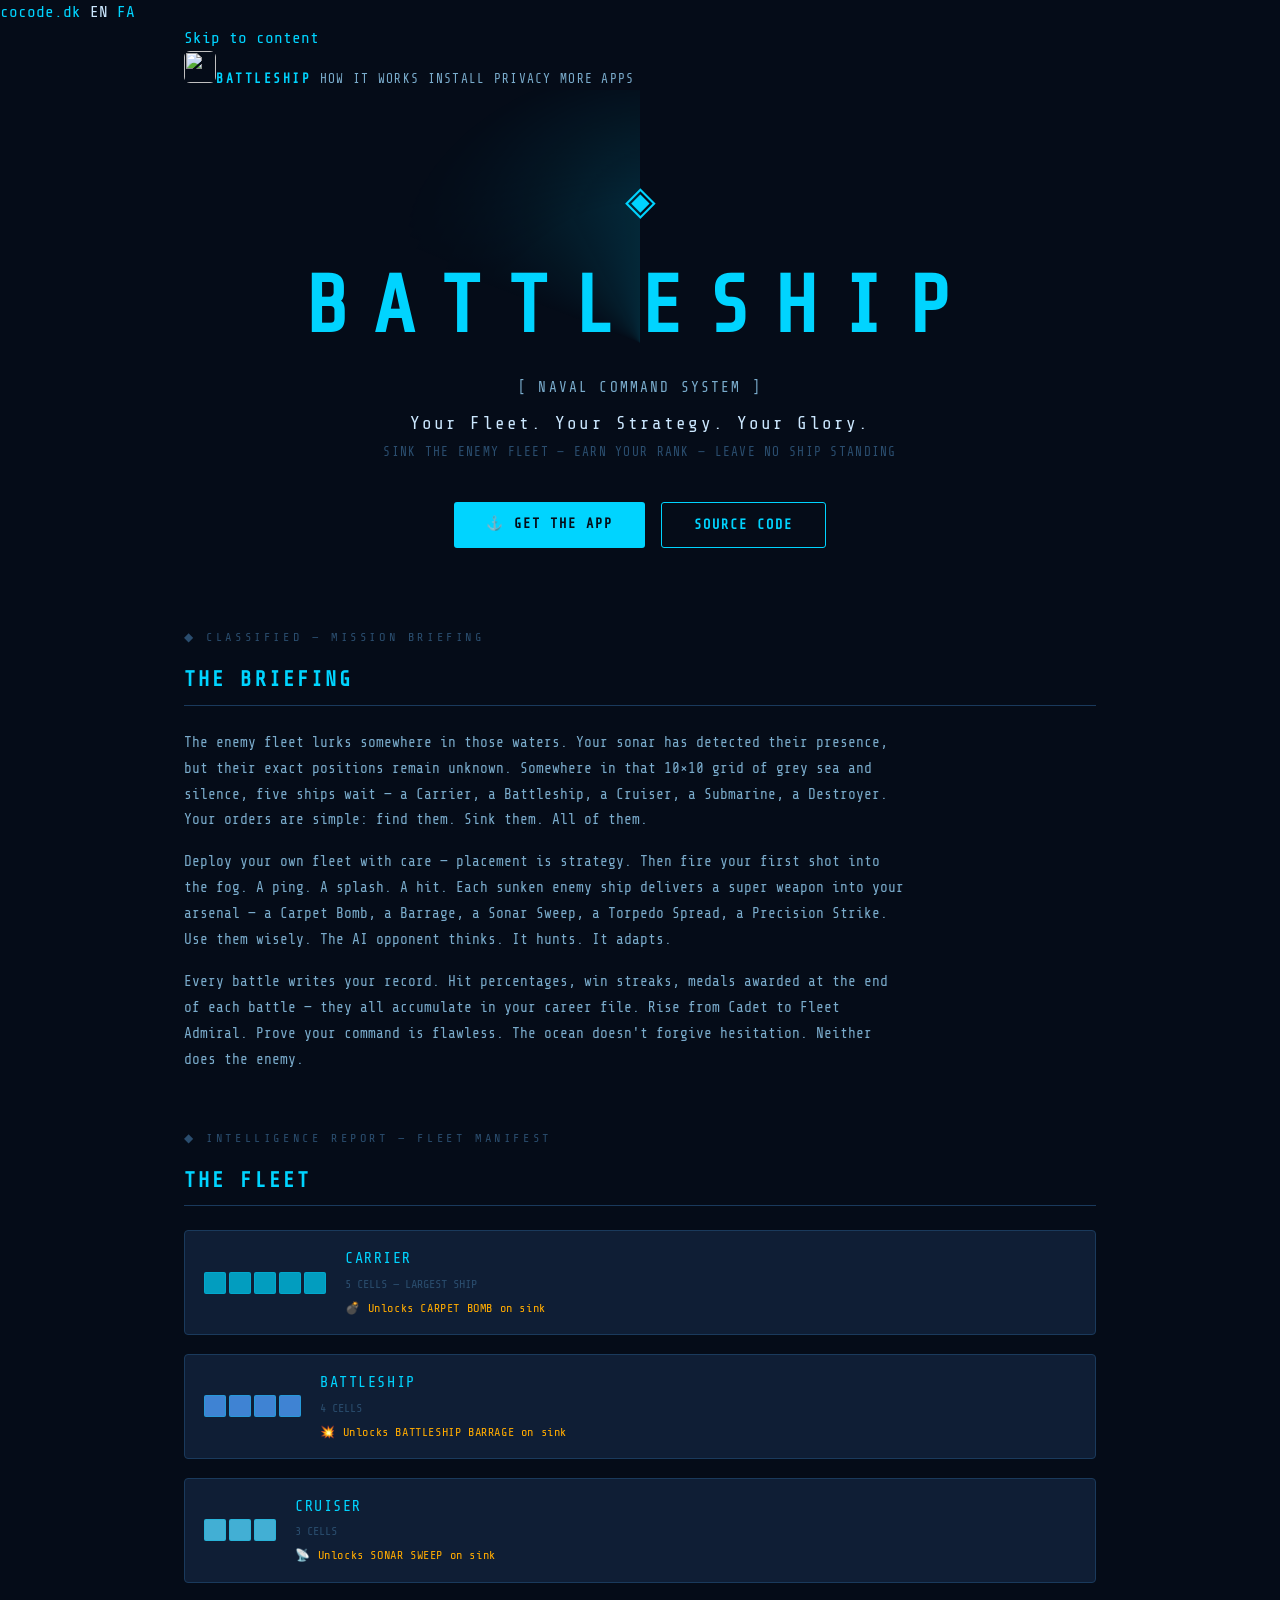
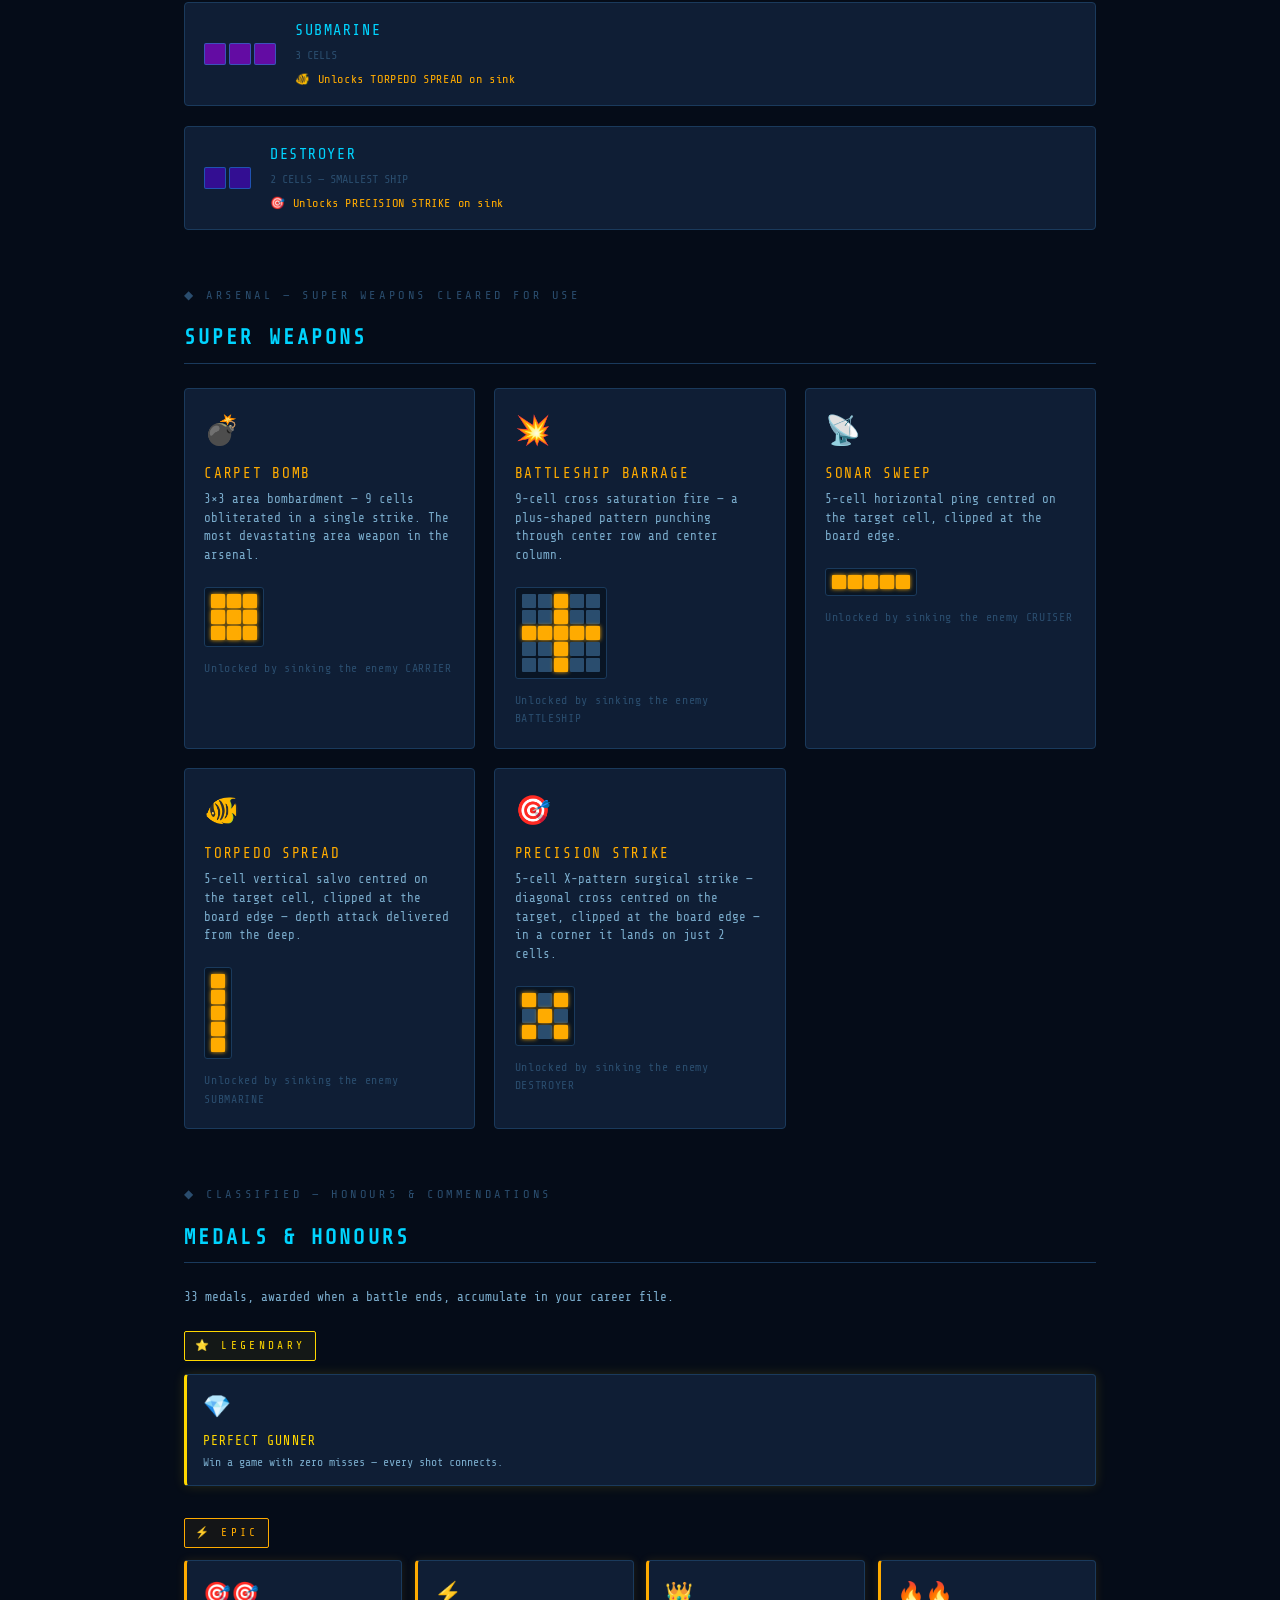
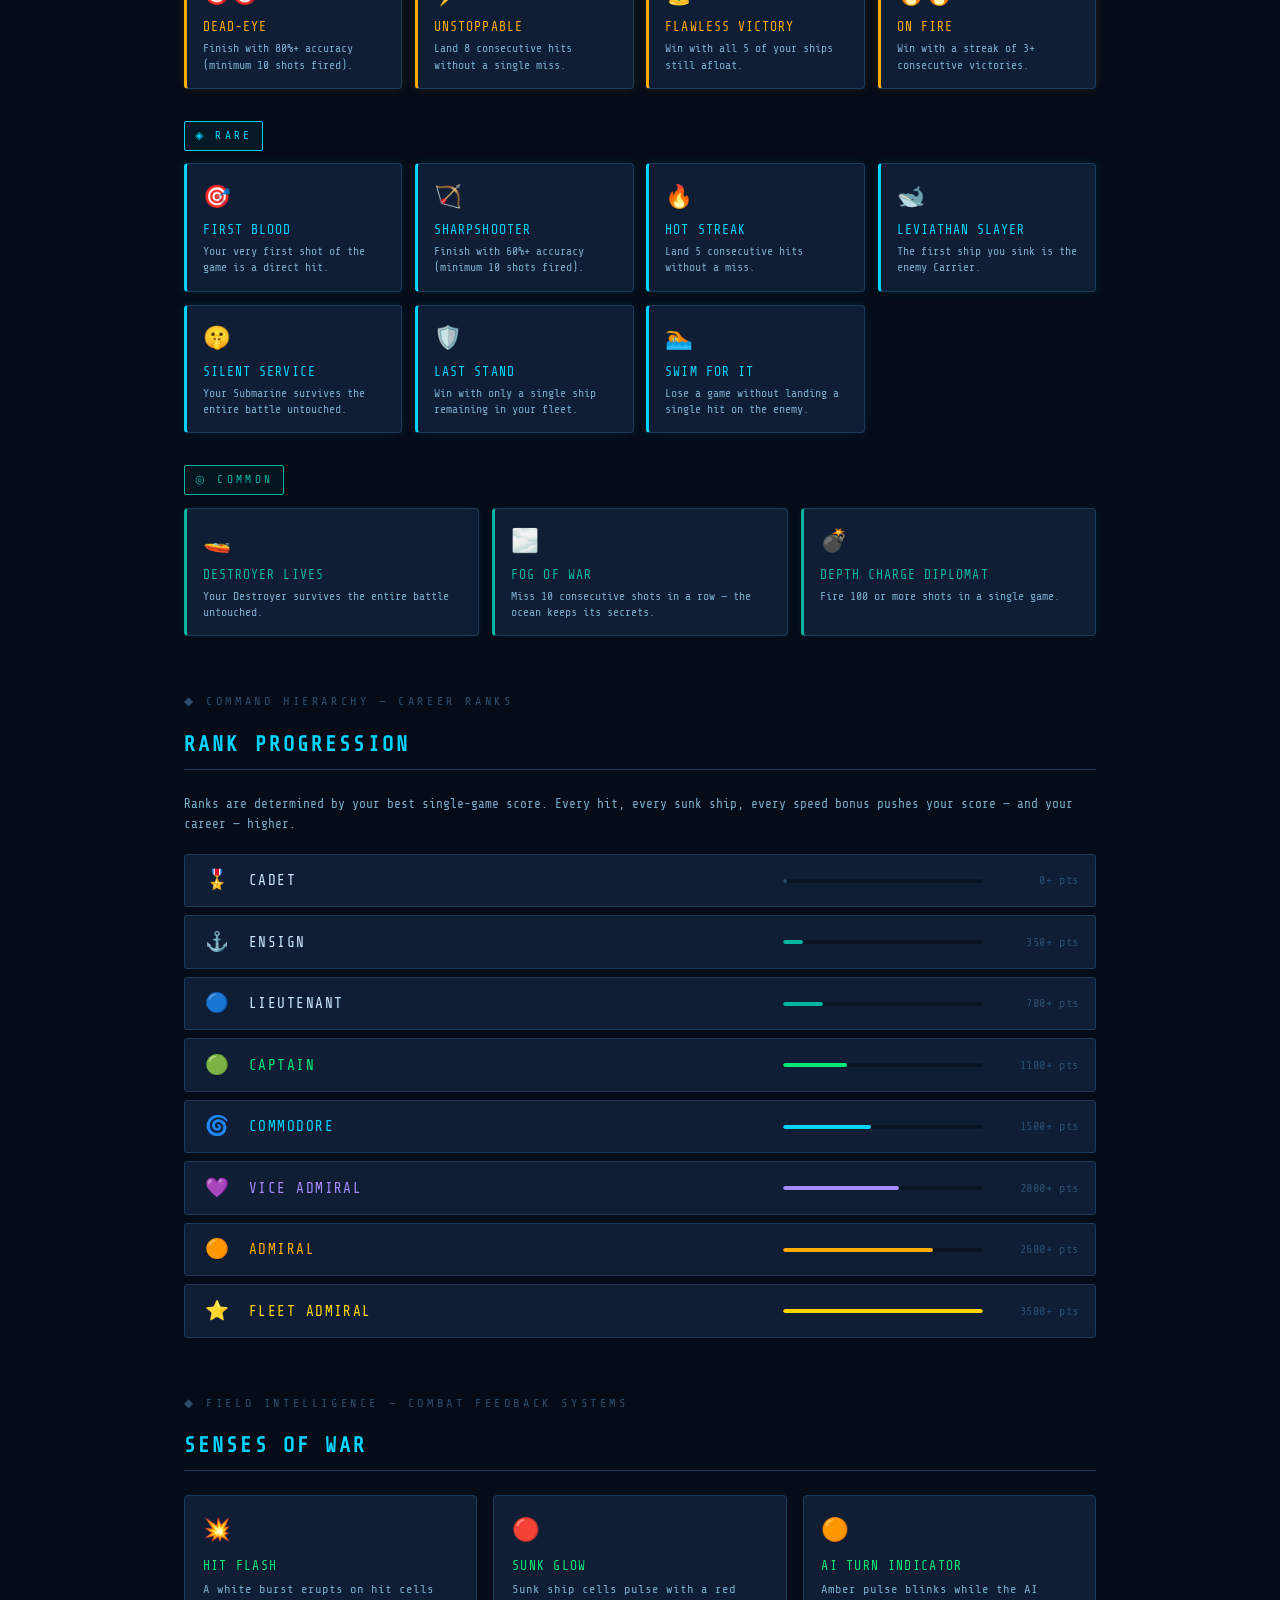
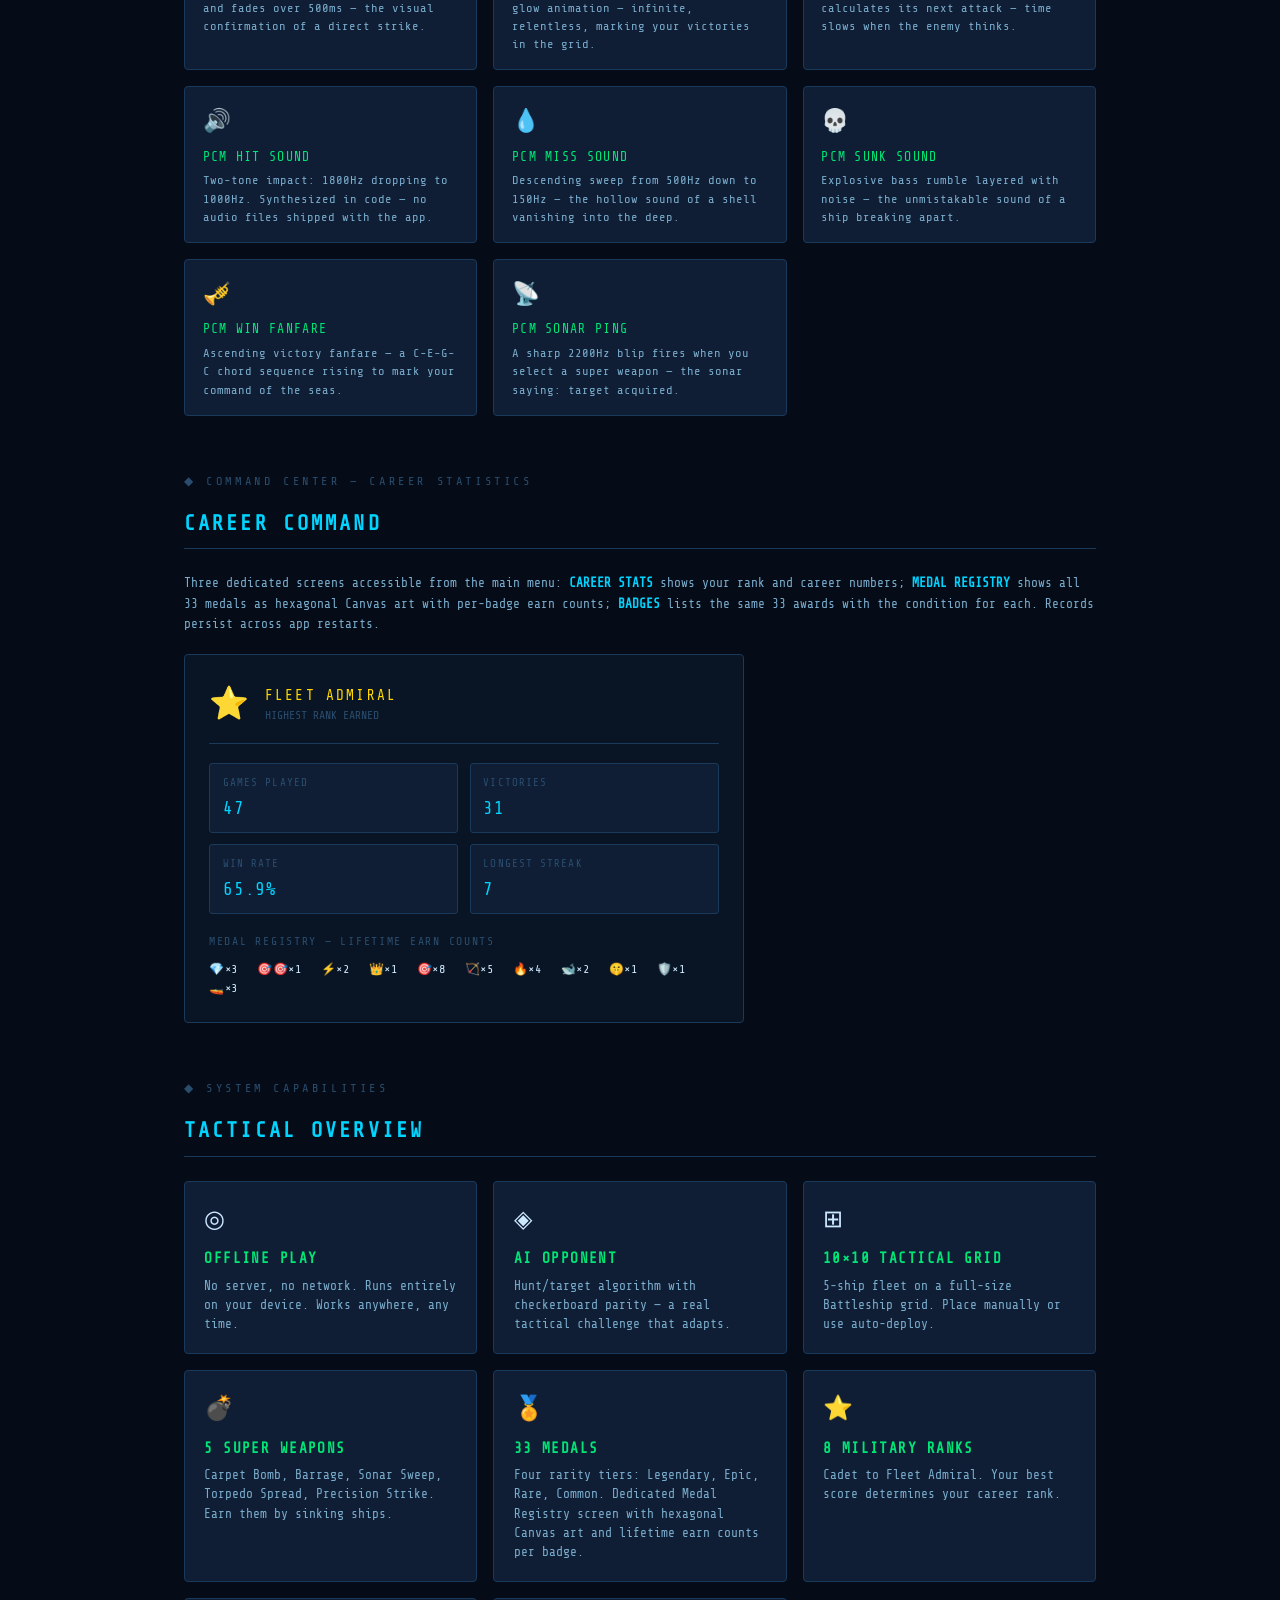
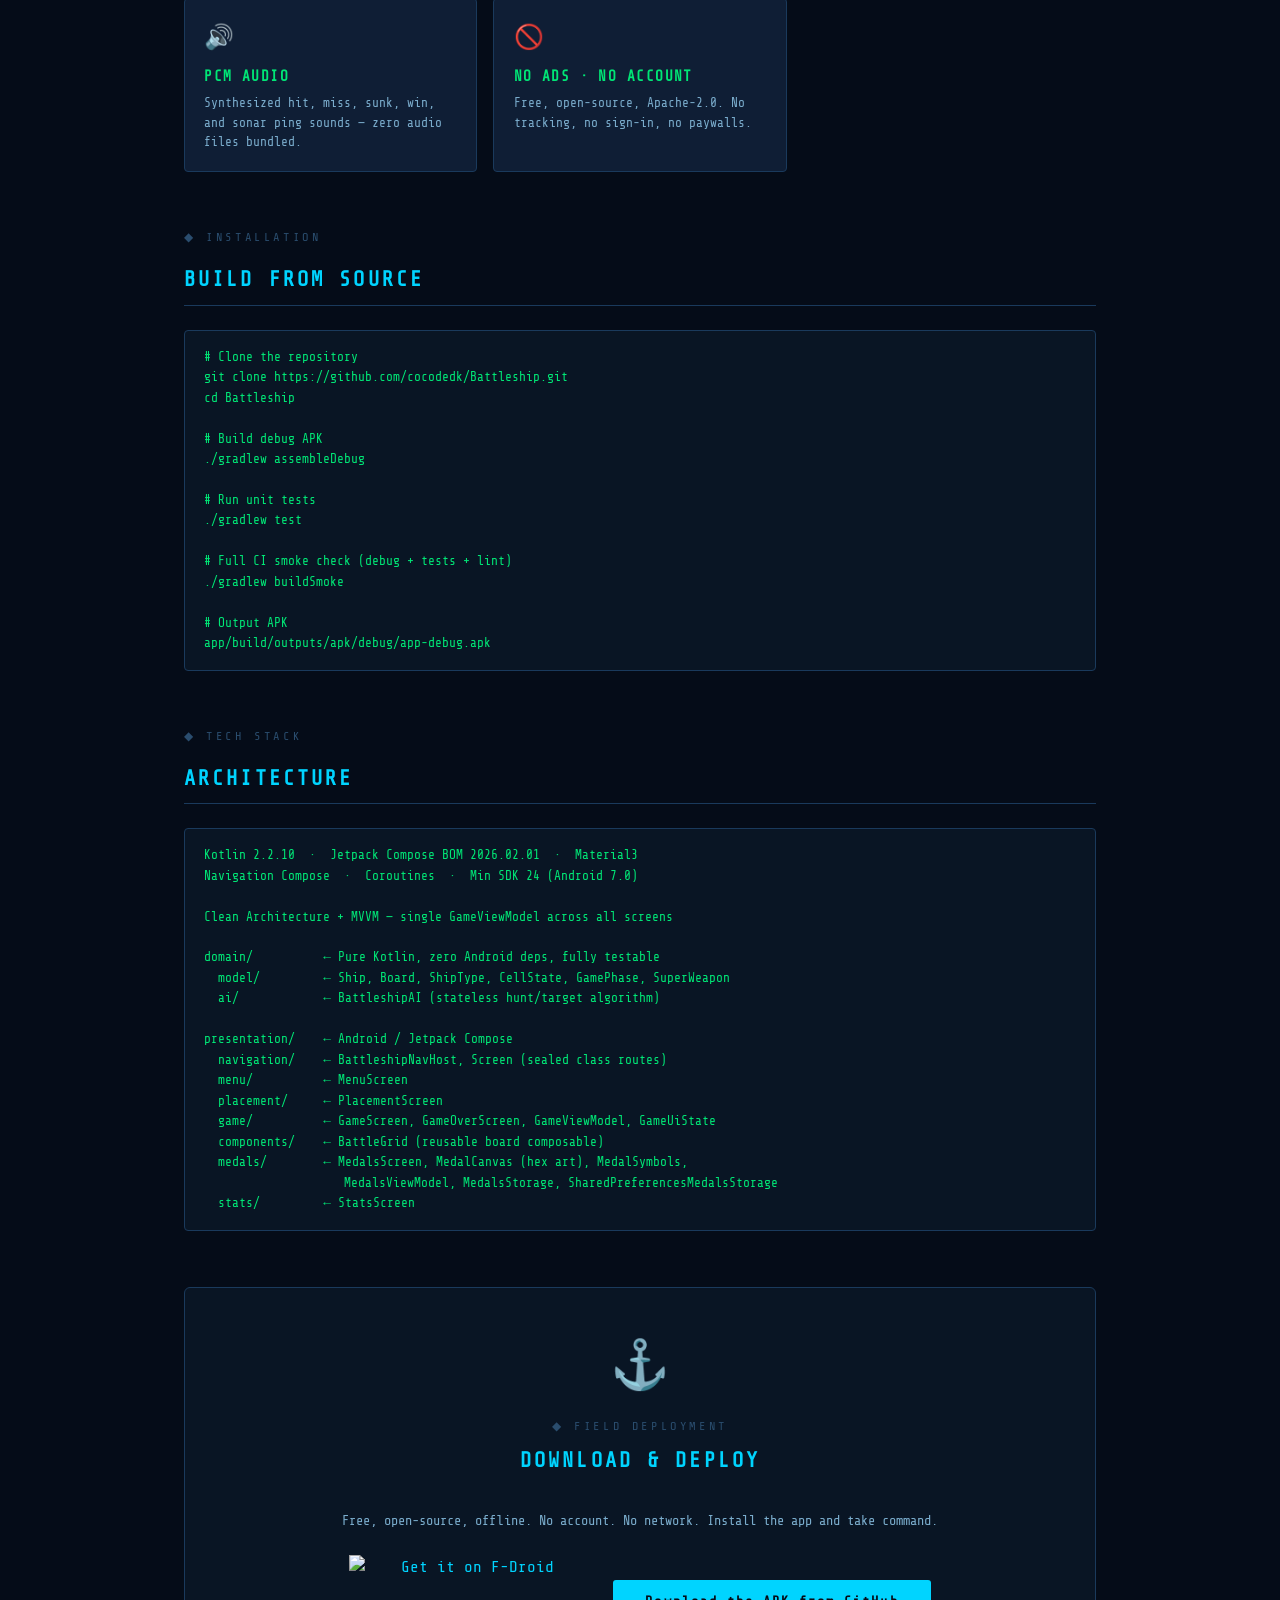
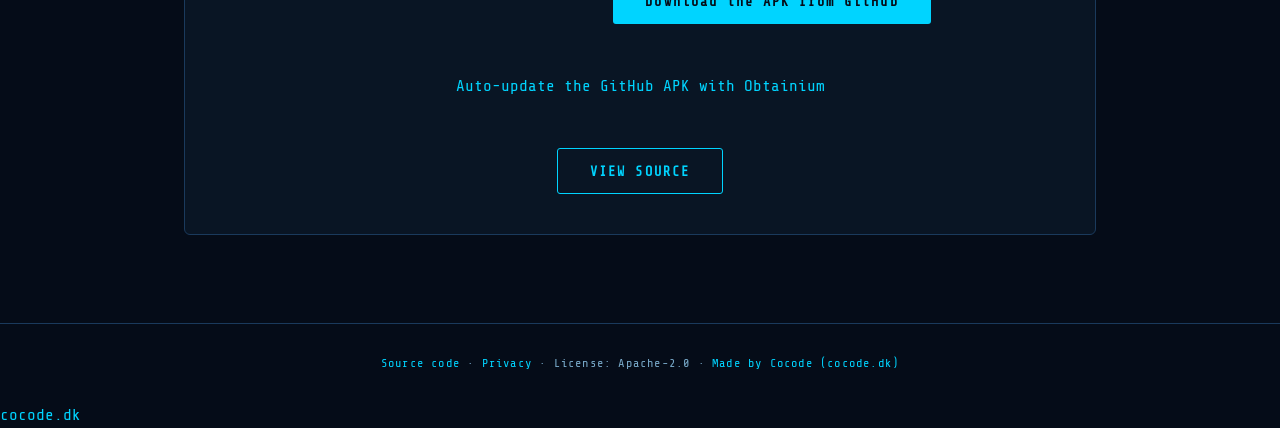
==== commit ae9727f3: "fix(site): keep the cocode.dk family frame and put the shared navigation below it - restore <cocode-" ====
--- a/website/index.html
+++ b/website/index.html
@@ -31,6 +31,8 @@
   <link rel="stylesheet" href="styles.css"/>
   <link rel="stylesheet" href="sonar.css"/>
   <link rel="stylesheet" href="blocks.css"/>
+  <link rel="stylesheet" href="https://brand.cocode.dk/v1.css">
+  <script type="module" src="https://brand.cocode.dk/v1.js"></script>
   <script type="application/ld+json">
   {
     "@context": "https://schema.org",
@@ -58,6 +60,14 @@
 </head>
 <body>
 
+<!-- The cocode.dk family frame. Without JavaScript its children show instead: a way home
+     and the language links. -->
+<cocode-head project="Battleship" accent="#00D4FF" on-accent="#050C18" dark>
+  <a href="https://cocode.dk">cocode.dk</a>
+  <span class="on">EN</span>
+  <a href="fa/" hreflang="fa">FA</a>
+</cocode-head>
+
 <div class="site-bar">
 <!-- cocode-apps:nav:start -->
 <link rel="stylesheet" href="/css/cocode-nav.css">
@@ -70,7 +80,6 @@
   <a href="https://cocode.dk/" data-nav="more">More apps</a>
 </nav>
 <!-- cocode-apps:nav:end -->
-<a class="lang-other" href="fa/" hreflang="fa" lang="fa">فارسی (Persian)</a>
 </div>
 
   <!-- ═══ HERO ═══ -->
@@ -669,5 +678,9 @@
 </footer>
 <!-- cocode-apps:footer:end -->
   </div>
+
+<cocode-foot repo="cocodedk/Battleship" dark>
+  <a href="https://cocode.dk">cocode.dk</a>
+</cocode-foot>
 </body>
 </html>
--- a/website/blocks.css
+++ b/website/blocks.css
@@ -1,14 +1,12 @@
 /* The shared cocode-apps blocks (navigation, install, footer) in this site's own look.
    Structure and touch targets come from css/cocode-nav.css; this file only colours and places them. */
 
-/* Navigation: the name on the left, the links after it, the Persian page's link at the end. */
+/* Navigation: the app's own menu, directly below the cocode.dk family frame and in its column. */
 .site-bar {
-  max-width: 960px; margin: 0 auto; padding: 0.75rem 1.5rem 0;
-  display: flex; flex-wrap: wrap; align-items: center; gap: 0 1rem;
+  max-width: 960px; margin: 0 auto; padding: 0 1.5rem;
   position: relative; z-index: 2;
 }
 .site-bar .cocode-nav {
-  flex: 1 1 auto;
   font-size: 0.8rem; letter-spacing: 0.1em; text-transform: uppercase;
 }
 .cocode-nav a { color: var(--text-secondary); }
@@ -16,12 +14,6 @@
 .cocode-nav a[aria-current="page"], .cocode-nav .brand { color: var(--cyan); }
 .cocode-nav .brand { font-weight: bold; letter-spacing: 0.2em; }
 .cocode-nav .brand img { border-radius: 6px; }
-.lang-other {
-  display: inline-flex; align-items: center; min-height: 44px; padding: 0 0.9rem;
-  border: 1px solid var(--border); border-radius: 3px;
-  font-family: 'Vazirmatn', Tahoma, sans-serif; font-size: 0.85rem; color: var(--text-secondary);
-}
-.lang-other:hover { color: var(--cyan); border-color: var(--cyan); text-decoration: none; }
 
 /* Install block, inside .download-section: the F-Droid badge, the APK as the main button, Obtainium as a link. */
 .install {
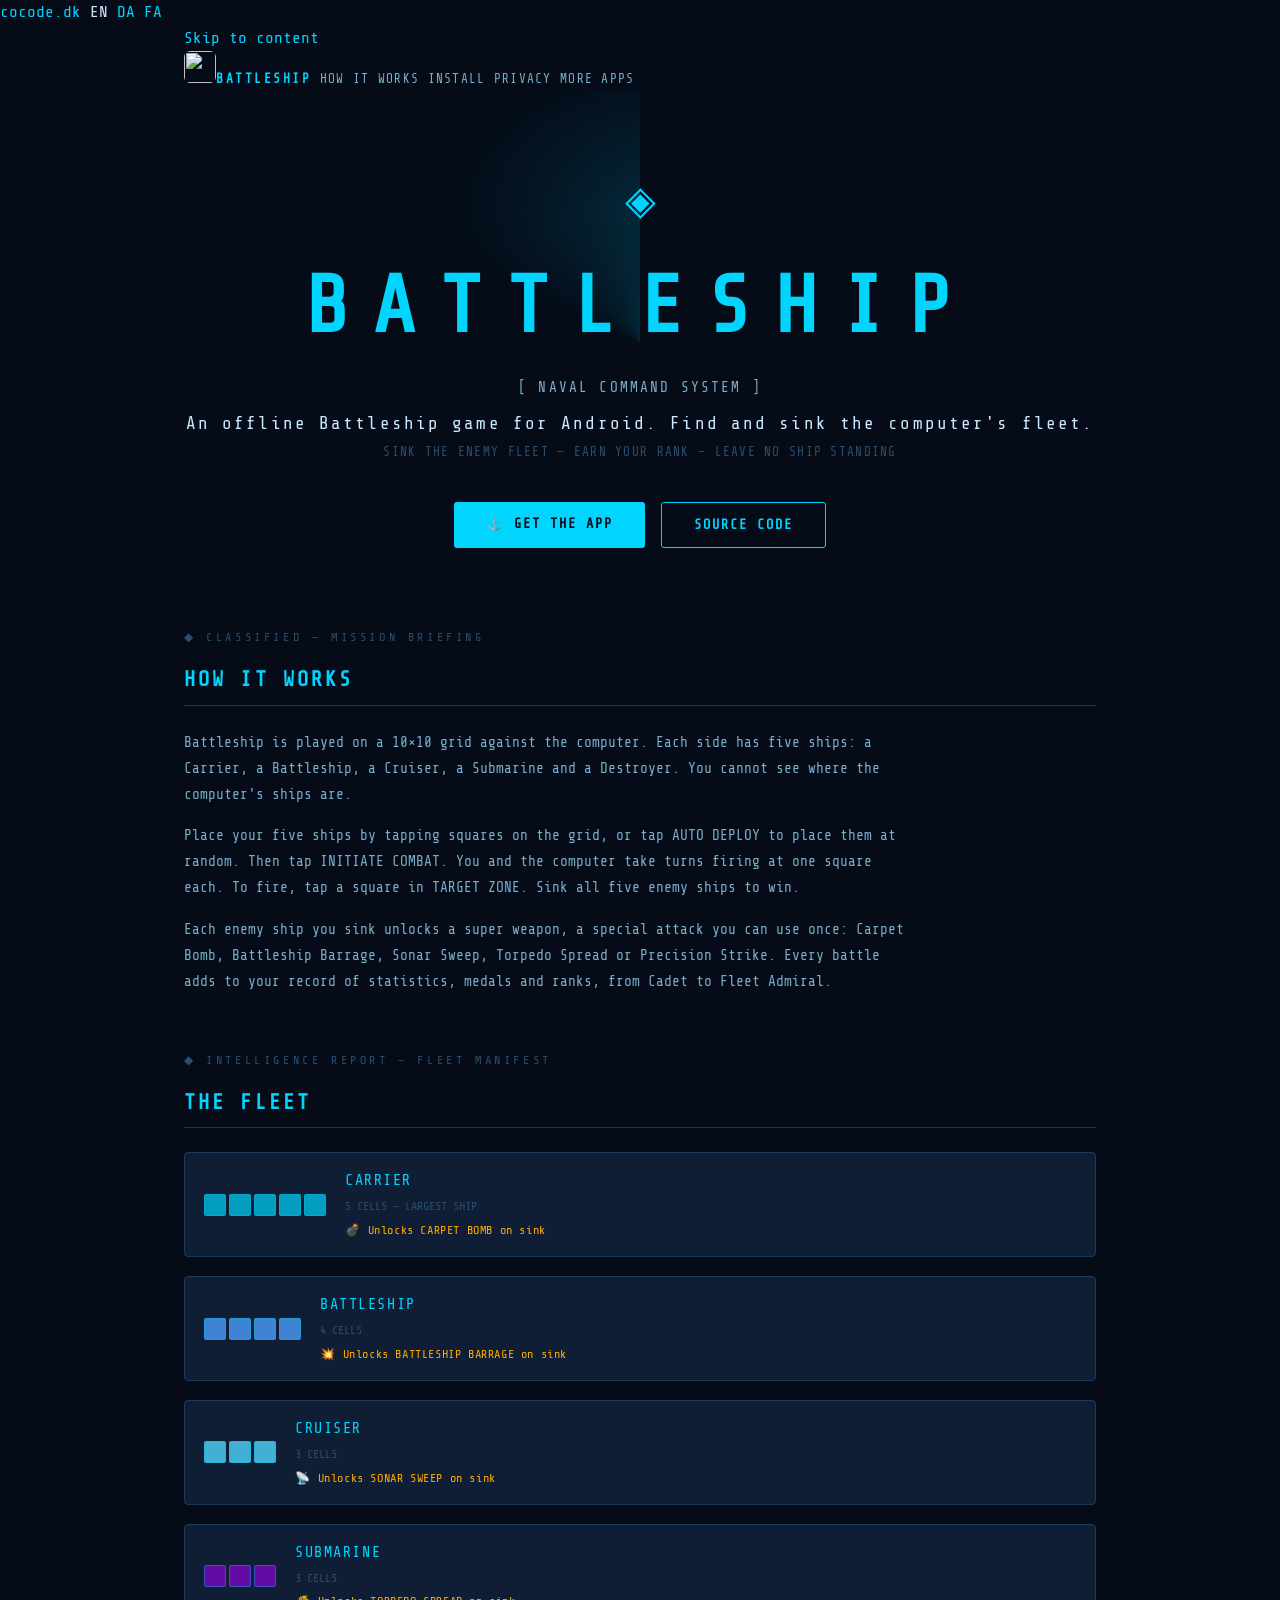
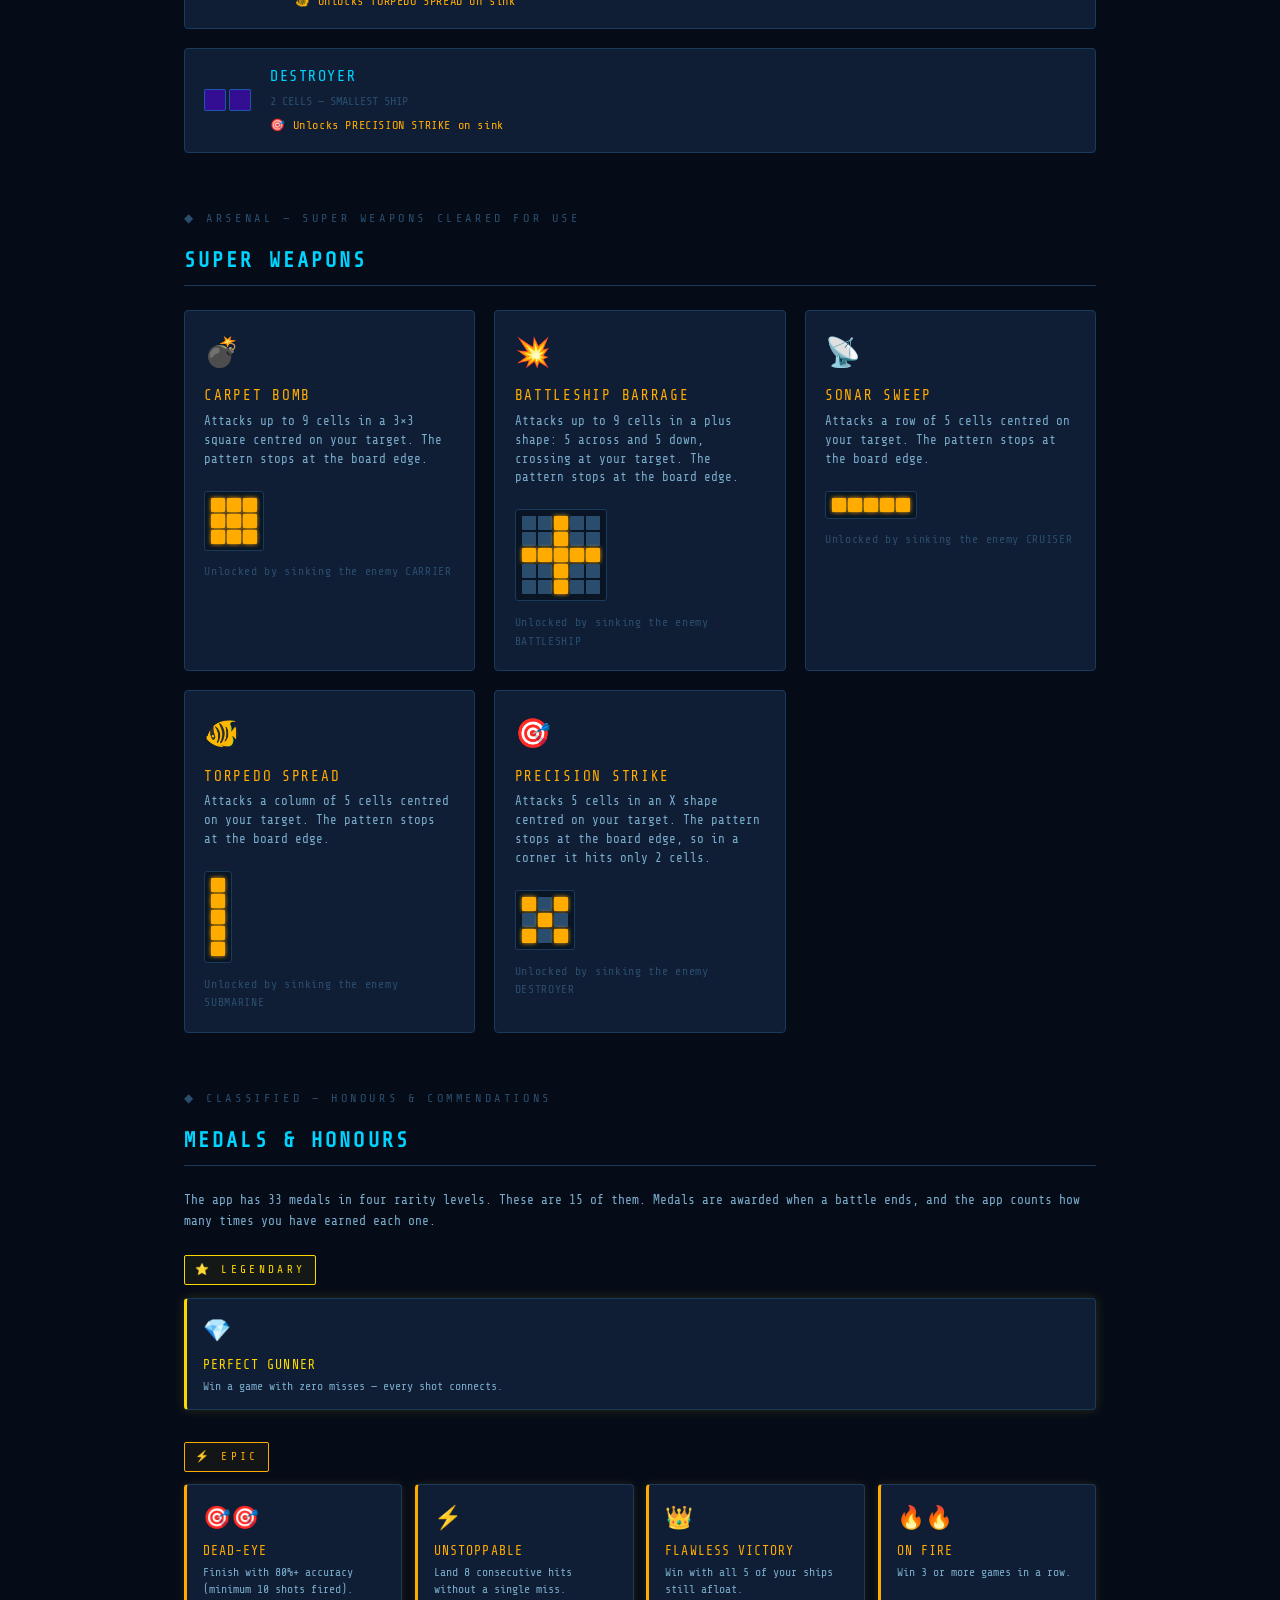
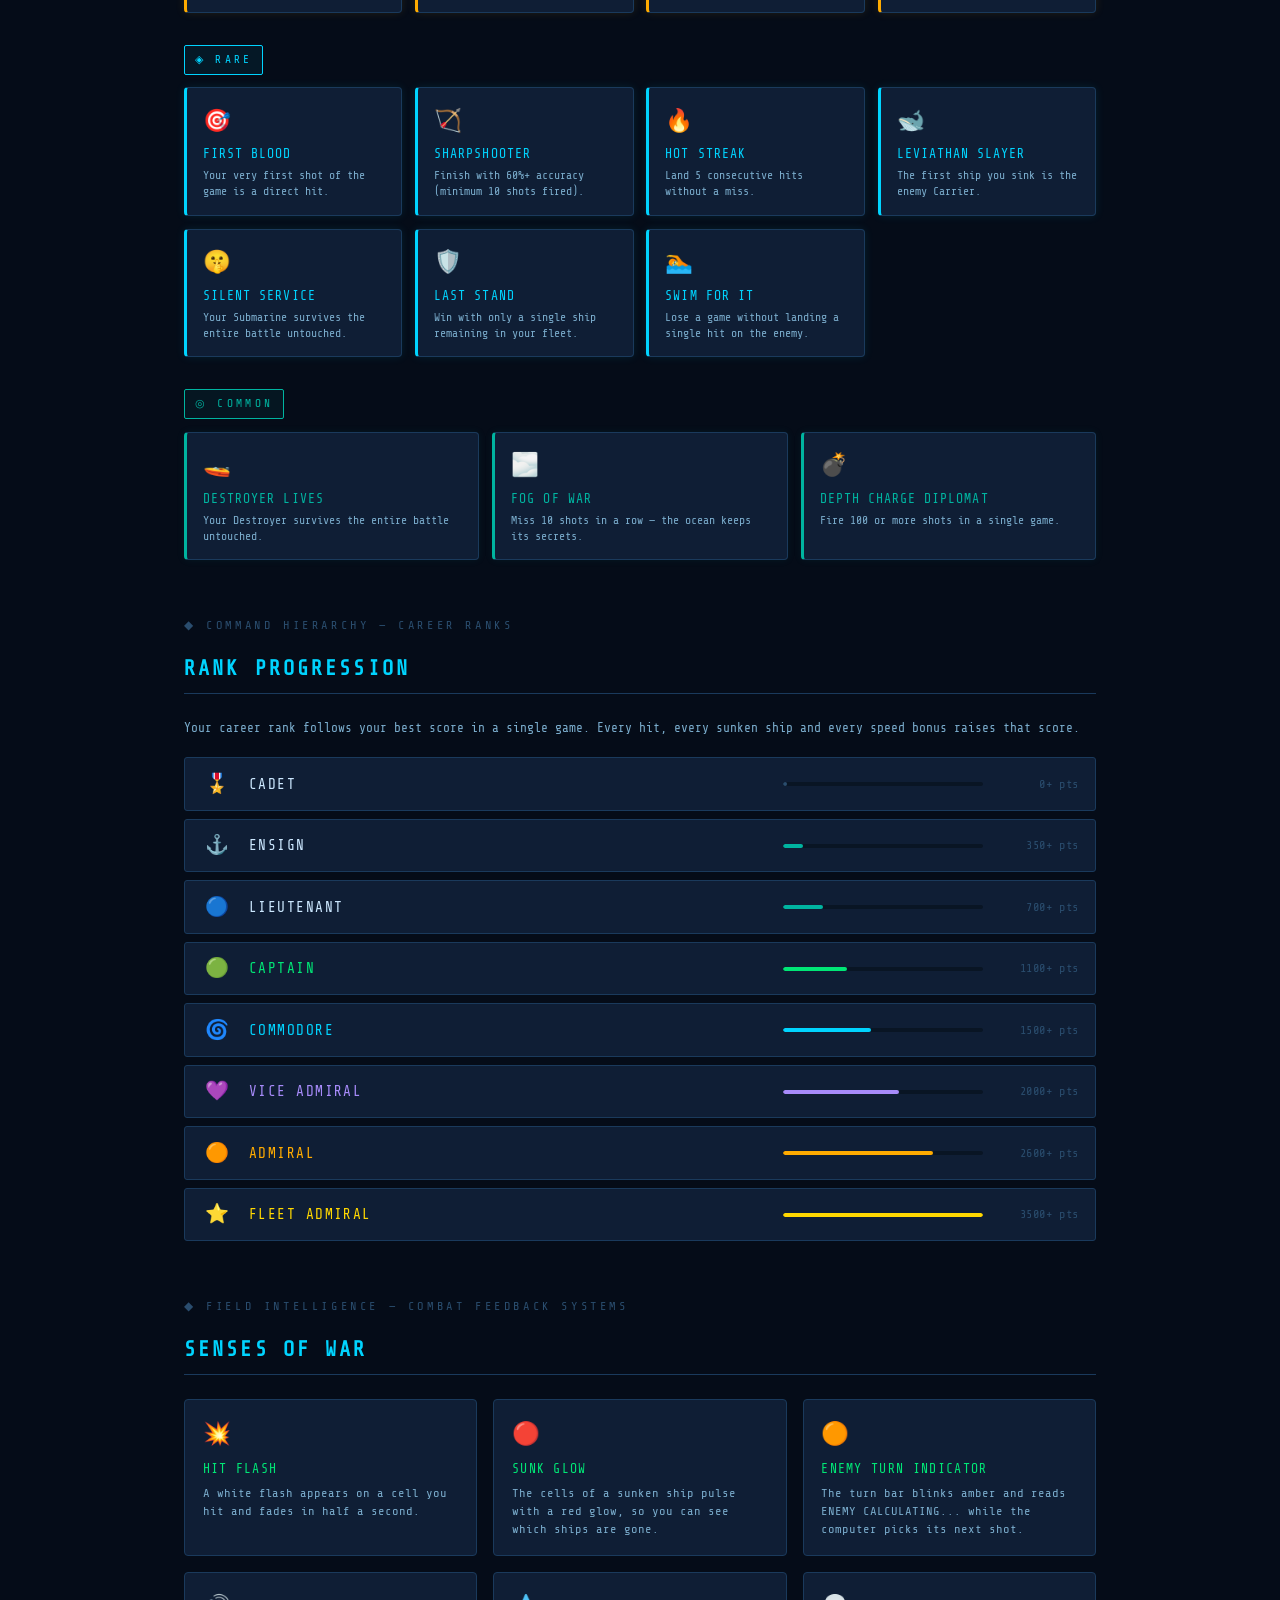
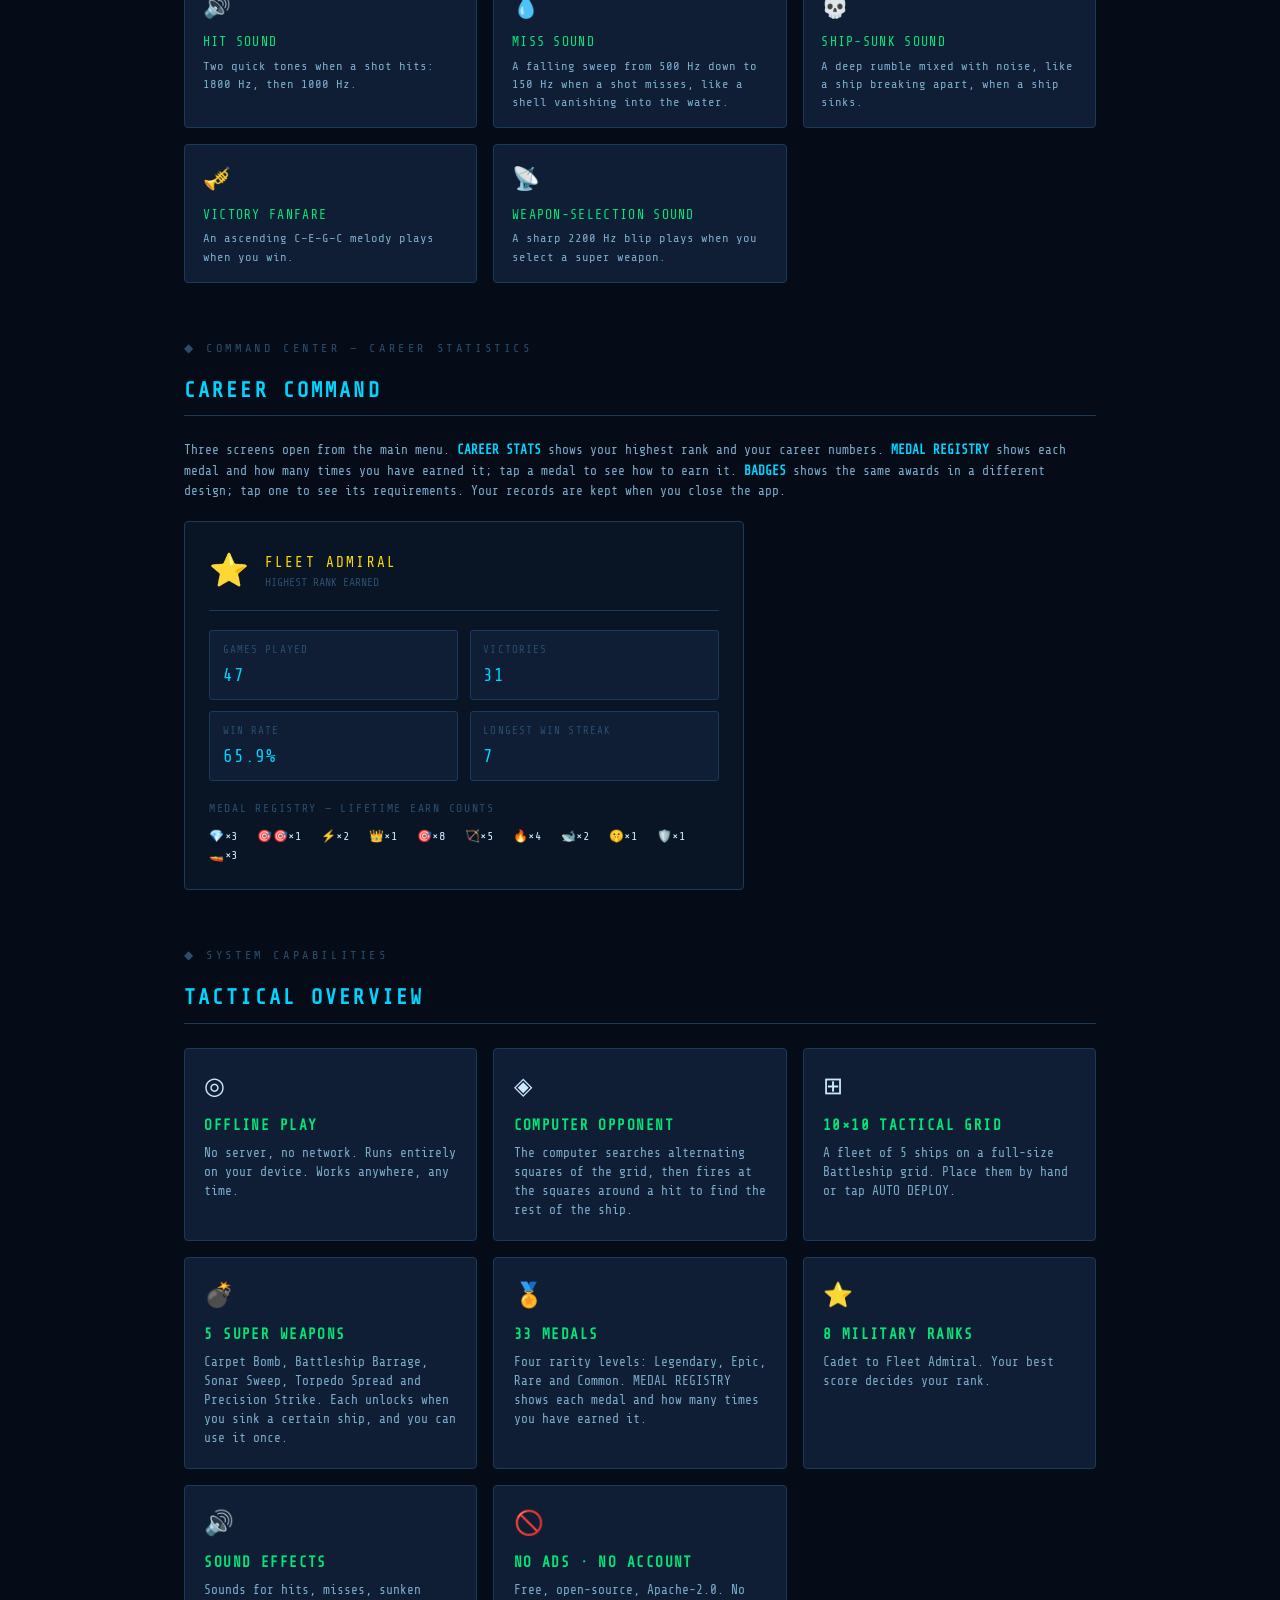
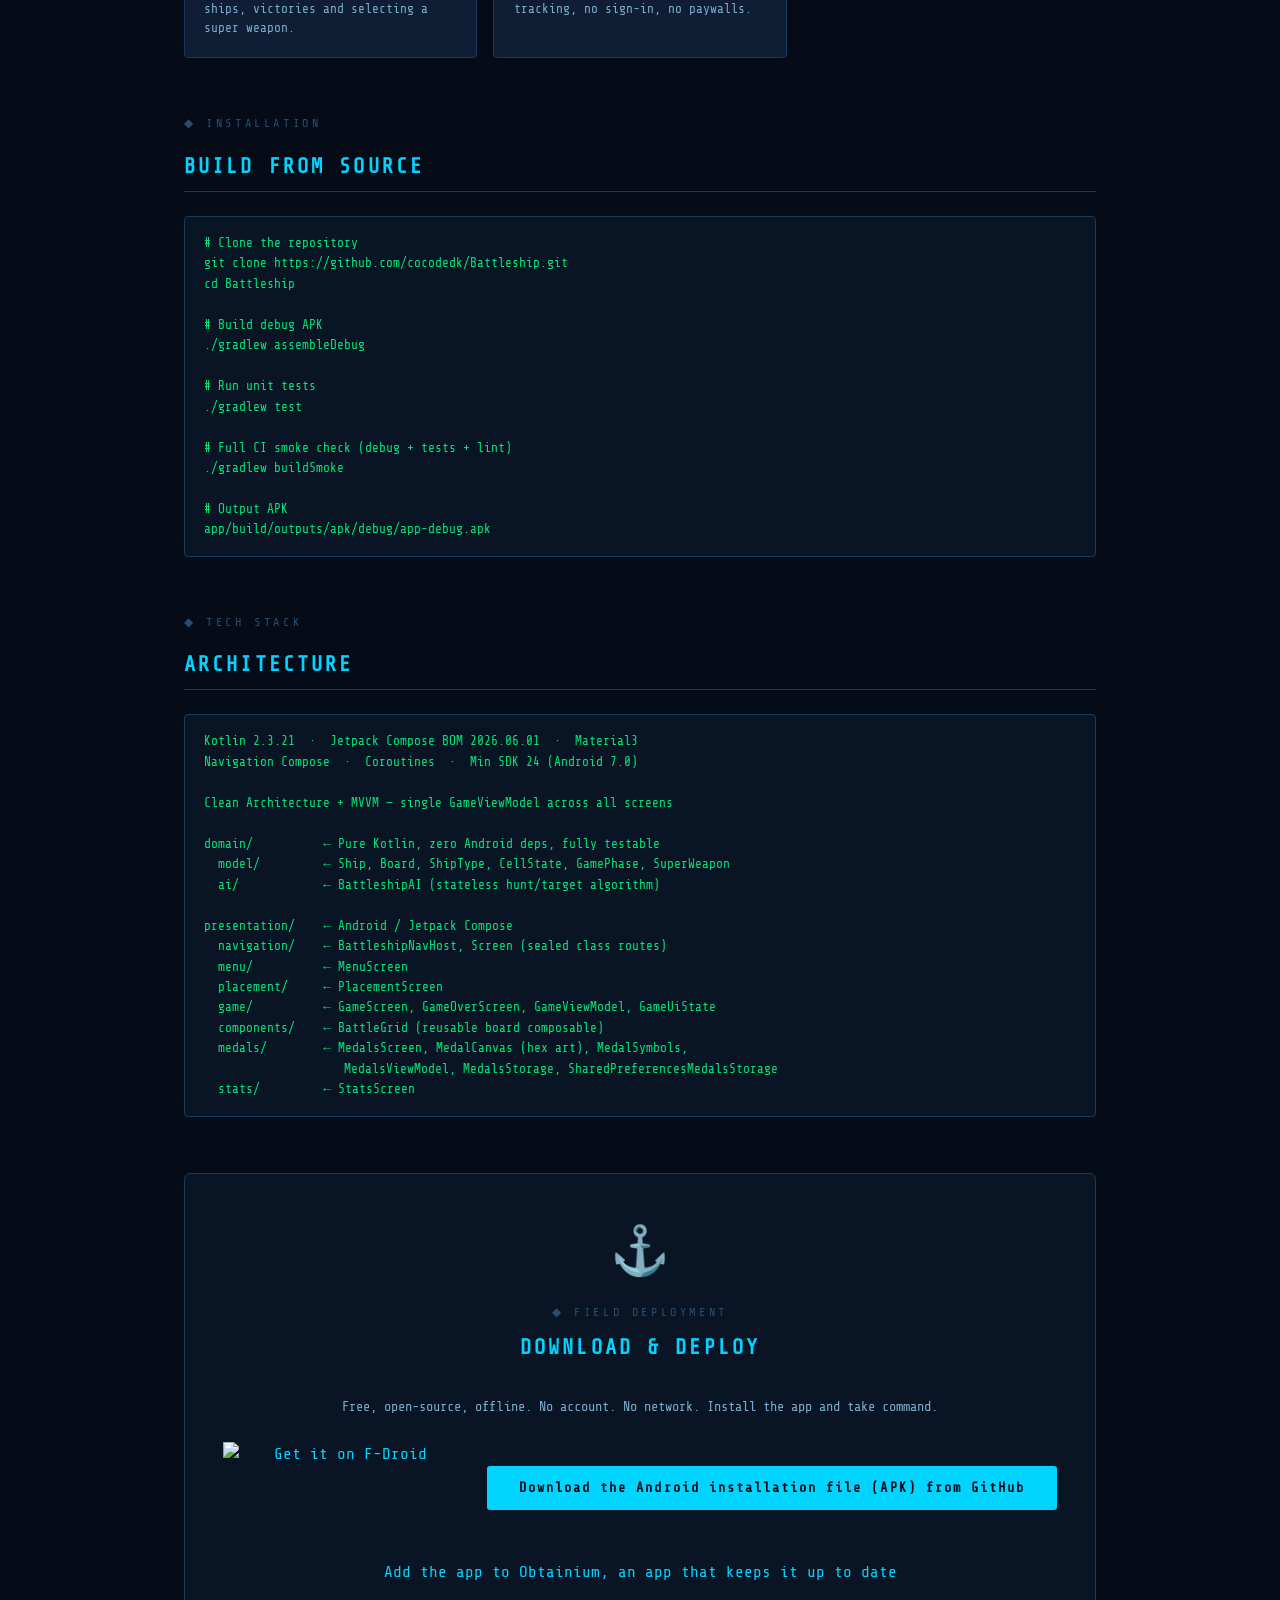
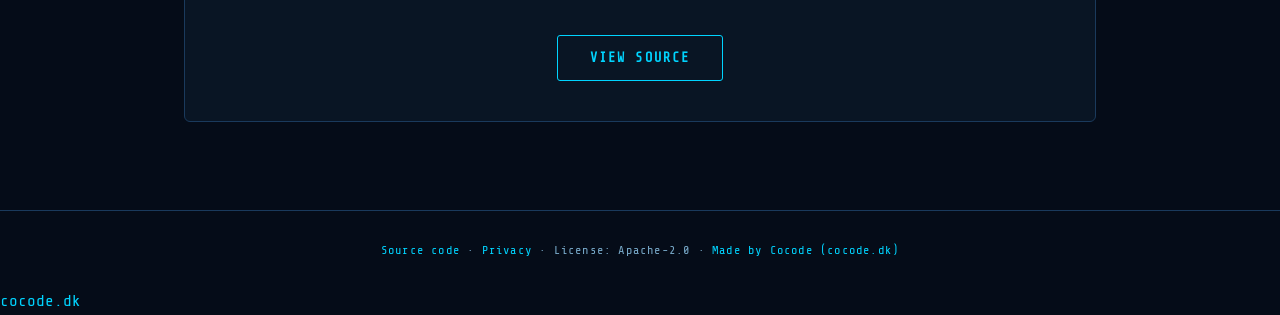
==== commit 2a2e2429: "feat: Danish brought up to date, text-audit fixes and privacy policy corrections Danish app text now" ====
--- a/website/index.html
+++ b/website/index.html
@@ -23,6 +23,7 @@
   <meta name="twitter:description" content="Tactical naval combat for Android. Deploy your fleet, hunt the enemy, unlock super weapons, earn medals and climb military ranks. No network required." />
   <meta name="twitter:image:alt" content="Battleship — Naval Command Game for Android" />
   <link rel="alternate" hreflang="en"        href="https://battleship.cocode.dk/" />
+  <link rel="alternate" hreflang="da"        href="https://battleship.cocode.dk/da/" />
   <link rel="alternate" hreflang="fa"        href="https://battleship.cocode.dk/fa/" />
   <link rel="alternate" hreflang="x-default" href="https://battleship.cocode.dk/" />
   <link rel="icon" type="image/svg+xml" href="favicon.svg"/>
@@ -42,17 +43,18 @@
     "url": "https://battleship.cocode.dk/",
     "downloadUrl": "https://github.com/cocodedk/Battleship/releases/latest/download/Battleship.apk",
     "operatingSystem": "Android",
+    "inLanguage": ["en", "da"],
     "offers": { "@type": "Offer", "price": "0", "priceCurrency": "USD" },
     "author": { "@type": "Person", "name": "Babak Bandpey", "url": "https://cocode.dk" },
     "applicationFeature": [
-      "5-ship fleet on 10×10 tactical grid",
-      "Hunt/target AI with checkerboard parity",
+      "5-ship fleet on a 10×10 grid",
+      "Computer opponent that searches alternating squares and fires around a hit",
       "5 super weapons unlocked by sinking enemy ships",
-      "33 medals across 4 rarity tiers",
-      "8-rank career progression system",
-      "PCM-synthesized audio, no audio files",
-      "Visual hit flash and sunk glow effects",
-      "Career stats screen with persistent career stats",
+      "33 medals in 4 rarity levels",
+      "8 career ranks from Cadet to Fleet Admiral",
+      "Sound effects for hits, misses, sunken ships and victories",
+      "Visual hit flash and sunk-ship glow",
+      "Career statistics and highest rank kept between games",
       "Fully offline — no network, no account, no ads"
     ]
   }
@@ -65,6 +67,7 @@
 <cocode-head project="Battleship" accent="#00D4FF" on-accent="#050C18" dark>
   <a href="https://cocode.dk">cocode.dk</a>
   <span class="on">EN</span>
+  <a href="da/" hreflang="da">DA</a>
   <a href="fa/" hreflang="fa">FA</a>
 </cocode-head>
 
@@ -95,7 +98,7 @@
     <span class="eyemark">◈</span>
     <h1>BATTLESHIP</h1>
     <p class="tagline">[ NAVAL COMMAND SYSTEM ]</p>
-    <p class="hero-tagline-main">Your Fleet. Your Strategy. Your Glory.</p>
+    <p class="hero-tagline-main">An offline Battleship game for Android. Find and sink the computer's fleet.</p>
     <p class="sub-tagline">SINK THE ENEMY FLEET — EARN YOUR RANK — LEAVE NO SHIP STANDING</p>
     <div class="cta-group">
       <a href="#install" class="btn btn-primary">⚓ GET THE APP</a>
@@ -108,11 +111,11 @@
     <!-- ═══ MISSION BRIEFING ═══ -->
     <section id="how">
       <p class="section-label">◆ CLASSIFIED — MISSION BRIEFING</p>
-      <h2>THE BRIEFING</h2>
+      <h2>HOW IT WORKS</h2>
       <div class="briefing-text">
-        <p>The enemy fleet lurks somewhere in those waters. Your sonar has detected their presence, but their exact positions remain unknown. Somewhere in that 10×10 grid of grey sea and silence, five ships wait — a Carrier, a Battleship, a Cruiser, a Submarine, a Destroyer. Your orders are simple: find them. Sink them. All of them.</p>
-        <p>Deploy your own fleet with care — placement is strategy. Then fire your first shot into the fog. A ping. A splash. A hit. Each sunken enemy ship delivers a super weapon into your arsenal — a Carpet Bomb, a Barrage, a Sonar Sweep, a Torpedo Spread, a Precision Strike. Use them wisely. The AI opponent thinks. It hunts. It adapts.</p>
-        <p>Every battle writes your record. Hit percentages, win streaks, medals awarded at the end of each battle — they all accumulate in your career file. Rise from Cadet to Fleet Admiral. Prove your command is flawless. The ocean doesn't forgive hesitation. Neither does the enemy.</p>
+        <p>Battleship is played on a 10×10 grid against the computer. Each side has five ships: a Carrier, a Battleship, a Cruiser, a Submarine and a Destroyer. You cannot see where the computer's ships are.</p>
+        <p>Place your five ships by tapping squares on the grid, or tap AUTO DEPLOY to place them at random. Then tap INITIATE COMBAT. You and the computer take turns firing at one square each. To fire, tap a square in TARGET ZONE. Sink all five enemy ships to win.</p>
+        <p>Each enemy ship you sink unlocks a super weapon, a special attack you can use once: Carpet Bomb, Battleship Barrage, Sonar Sweep, Torpedo Spread or Precision Strike. Every battle adds to your record of statistics, medals and ranks, from Cadet to Fleet Admiral.</p>
       </div>
     </section>
 
@@ -201,7 +204,7 @@
         <div class="weapon-card">
           <span class="weapon-icon">💣</span>
           <div class="weapon-name">CARPET BOMB</div>
-          <div class="weapon-desc">3×3 area bombardment — 9 cells obliterated in a single strike. The most devastating area weapon in the arsenal.</div>
+          <div class="weapon-desc">Attacks up to 9 cells in a 3×3 square centred on your target. The pattern stops at the board edge.</div>
           <div class="weapon-pattern">
             <div class="weapon-pattern-row">
               <div class="wp-cell hit"></div><div class="wp-cell hit"></div><div class="wp-cell hit"></div>
@@ -219,7 +222,7 @@
         <div class="weapon-card">
           <span class="weapon-icon">💥</span>
           <div class="weapon-name">BATTLESHIP BARRAGE</div>
-          <div class="weapon-desc">9-cell cross saturation fire — a plus-shaped pattern punching through center row and center column.</div>
+          <div class="weapon-desc">Attacks up to 9 cells in a plus shape: 5 across and 5 down, crossing at your target. The pattern stops at the board edge.</div>
           <div class="weapon-pattern">
             <div class="weapon-pattern-row">
               <div class="wp-cell"></div><div class="wp-cell"></div><div class="wp-cell hit"></div><div class="wp-cell"></div><div class="wp-cell"></div>
@@ -243,7 +246,7 @@
         <div class="weapon-card">
           <span class="weapon-icon">📡</span>
           <div class="weapon-name">SONAR SWEEP</div>
-          <div class="weapon-desc">5-cell horizontal ping centred on the target cell, clipped at the board edge.</div>
+          <div class="weapon-desc">Attacks a row of 5 cells centred on your target. The pattern stops at the board edge.</div>
           <div class="weapon-pattern">
             <div class="weapon-pattern-row">
               <div class="wp-cell hit"></div><div class="wp-cell hit"></div><div class="wp-cell hit"></div><div class="wp-cell hit"></div><div class="wp-cell hit"></div>
@@ -255,7 +258,7 @@
         <div class="weapon-card">
           <span class="weapon-icon">🐠</span>
           <div class="weapon-name">TORPEDO SPREAD</div>
-          <div class="weapon-desc">5-cell vertical salvo centred on the target cell, clipped at the board edge — depth attack delivered from the deep.</div>
+          <div class="weapon-desc">Attacks a column of 5 cells centred on your target. The pattern stops at the board edge.</div>
           <div class="weapon-pattern">
             <div class="weapon-pattern-row"><div class="wp-cell hit"></div></div>
             <div class="weapon-pattern-row"><div class="wp-cell hit"></div></div>
@@ -269,7 +272,7 @@
         <div class="weapon-card">
           <span class="weapon-icon">🎯</span>
           <div class="weapon-name">PRECISION STRIKE</div>
-          <div class="weapon-desc">5-cell X-pattern surgical strike — diagonal cross centred on the target, clipped at the board edge — in a corner it lands on just 2 cells.</div>
+          <div class="weapon-desc">Attacks 5 cells in an X shape centred on your target. The pattern stops at the board edge, so in a corner it hits only 2 cells.</div>
           <div class="weapon-pattern">
             <div class="weapon-pattern-row">
               <div class="wp-cell hit"></div><div class="wp-cell"></div><div class="wp-cell hit"></div>
@@ -291,7 +294,7 @@
     <section>
       <p class="section-label">◆ CLASSIFIED — HONOURS &amp; COMMENDATIONS</p>
       <h2>MEDALS &amp; HONOURS</h2>
-      <p style="color:var(--text-secondary);font-size:0.8rem;margin-bottom:1.5rem;">33 medals, awarded when a battle ends, accumulate in your career file.</p>
+      <p style="color:var(--text-secondary);font-size:0.8rem;margin-bottom:1.5rem;">The app has 33 medals in four rarity levels. These are 15 of them. Medals are awarded when a battle ends, and the app counts how many times you have earned each one.</p>
 
       <div class="medals-tier">
         <div class="tier-label tier-legendary">⭐ LEGENDARY</div>
@@ -325,7 +328,7 @@
           <div class="medal-card medal-epic">
             <span class="medal-icon">🔥🔥</span>
             <div class="medal-name">ON FIRE</div>
-            <div class="medal-condition">Win with a streak of 3+ consecutive victories.</div>
+            <div class="medal-condition">Win 3 or more games in a row.</div>
           </div>
         </div>
       </div>
@@ -382,7 +385,7 @@
           <div class="medal-card medal-common">
             <span class="medal-icon">🌫️</span>
             <div class="medal-name">FOG OF WAR</div>
-            <div class="medal-condition">Miss 10 consecutive shots in a row — the ocean keeps its secrets.</div>
+            <div class="medal-condition">Miss 10 shots in a row — the ocean keeps its secrets.</div>
           </div>
           <div class="medal-card medal-common">
             <span class="medal-icon">💣</span>
@@ -398,7 +401,7 @@
     <section>
       <p class="section-label">◆ COMMAND HIERARCHY — CAREER RANKS</p>
       <h2>RANK PROGRESSION</h2>
-      <p style="color:var(--text-secondary);font-size:0.8rem;margin-bottom:1.2rem;">Ranks are determined by your best single-game score. Every hit, every sunk ship, every speed bonus pushes your score — and your career — higher.</p>
+      <p style="color:var(--text-secondary);font-size:0.8rem;margin-bottom:1.2rem;">Your career rank follows your best score in a single game. Every hit, every sunken ship and every speed bonus raises that score.</p>
       <div class="rank-ladder">
 
         <div class="rank-row">
@@ -469,49 +472,49 @@
         <div class="sense-card">
           <span class="sense-icon">💥</span>
           <div class="sense-title">HIT FLASH</div>
-          <div class="sense-desc">A white burst erupts on hit cells and fades over 500ms — the visual confirmation of a direct strike.</div>
+          <div class="sense-desc">A white flash appears on a cell you hit and fades in half a second.</div>
         </div>
 
         <div class="sense-card">
           <span class="sense-icon">🔴</span>
           <div class="sense-title">SUNK GLOW</div>
-          <div class="sense-desc">Sunk ship cells pulse with a red glow animation — infinite, relentless, marking your victories in the grid.</div>
+          <div class="sense-desc">The cells of a sunken ship pulse with a red glow, so you can see which ships are gone.</div>
         </div>
 
         <div class="sense-card">
           <span class="sense-icon">🟠</span>
-          <div class="sense-title">AI TURN INDICATOR</div>
-          <div class="sense-desc">Amber pulse blinks while the AI calculates its next attack — time slows when the enemy thinks.</div>
+          <div class="sense-title">ENEMY TURN INDICATOR</div>
+          <div class="sense-desc">The turn bar blinks amber and reads ENEMY CALCULATING... while the computer picks its next shot.</div>
         </div>
 
         <div class="sense-card">
           <span class="sense-icon">🔊</span>
-          <div class="sense-title">PCM HIT SOUND</div>
-          <div class="sense-desc">Two-tone impact: 1800Hz dropping to 1000Hz. Synthesized in code — no audio files shipped with the app.</div>
+          <div class="sense-title">HIT SOUND</div>
+          <div class="sense-desc">Two quick tones when a shot hits: 1800 Hz, then 1000 Hz.</div>
         </div>
 
         <div class="sense-card">
           <span class="sense-icon">💧</span>
-          <div class="sense-title">PCM MISS SOUND</div>
-          <div class="sense-desc">Descending sweep from 500Hz down to 150Hz — the hollow sound of a shell vanishing into the deep.</div>
+          <div class="sense-title">MISS SOUND</div>
+          <div class="sense-desc">A falling sweep from 500 Hz down to 150 Hz when a shot misses, like a shell vanishing into the water.</div>
         </div>
 
         <div class="sense-card">
           <span class="sense-icon">💀</span>
-          <div class="sense-title">PCM SUNK SOUND</div>
-          <div class="sense-desc">Explosive bass rumble layered with noise — the unmistakable sound of a ship breaking apart.</div>
+          <div class="sense-title">SHIP-SUNK SOUND</div>
+          <div class="sense-desc">A deep rumble mixed with noise, like a ship breaking apart, when a ship sinks.</div>
         </div>
 
         <div class="sense-card">
           <span class="sense-icon">🎺</span>
-          <div class="sense-title">PCM WIN FANFARE</div>
-          <div class="sense-desc">Ascending victory fanfare — a C-E-G-C chord sequence rising to mark your command of the seas.</div>
+          <div class="sense-title">VICTORY FANFARE</div>
+          <div class="sense-desc">An ascending C–E–G–C melody plays when you win.</div>
         </div>
 
         <div class="sense-card">
           <span class="sense-icon">📡</span>
-          <div class="sense-title">PCM SONAR PING</div>
-          <div class="sense-desc">A sharp 2200Hz blip fires when you select a super weapon — the sonar saying: target acquired.</div>
+          <div class="sense-title">WEAPON-SELECTION SOUND</div>
+          <div class="sense-desc">A sharp 2200 Hz blip plays when you select a super weapon.</div>
         </div>
 
       </div>
@@ -521,7 +524,7 @@
     <section>
       <p class="section-label">◆ COMMAND CENTER — CAREER STATISTICS</p>
       <h2>CAREER COMMAND</h2>
-      <p style="color:var(--text-secondary);font-size:0.8rem;margin-bottom:1.2rem;">Three dedicated screens accessible from the main menu: <strong style="color:var(--cyan)">CAREER STATS</strong> shows your rank and career numbers; <strong style="color:var(--cyan)">MEDAL REGISTRY</strong> shows all 33 medals as hexagonal Canvas art with per-badge earn counts; <strong style="color:var(--cyan)">BADGES</strong> lists the same 33 awards with the condition for each. Records persist across app restarts.</p>
+      <p style="color:var(--text-secondary);font-size:0.8rem;margin-bottom:1.2rem;">Three screens open from the main menu. <strong style="color:var(--cyan)">CAREER STATS</strong> shows your highest rank and your career numbers. <strong style="color:var(--cyan)">MEDAL REGISTRY</strong> shows each medal and how many times you have earned it; tap a medal to see how to earn it. <strong style="color:var(--cyan)">BADGES</strong> shows the same awards in a different design; tap one to see its requirements. Your records are kept when you close the app.</p>
       <div class="career-panel">
         <div class="career-header">
           <span class="career-rank-badge">⭐</span>
@@ -544,7 +547,7 @@
             <div class="mock-stat-value">65.9%</div>
           </div>
           <div class="mock-stat">
-            <div class="mock-stat-label">Longest Streak</div>
+            <div class="mock-stat-label">Longest Win Streak</div>
             <div class="mock-stat-value">7</div>
           </div>
         </div>
@@ -567,33 +570,33 @@
         </div>
         <div class="feature-card">
           <span class="icon">◈</span>
-          <h3>AI OPPONENT</h3>
-          <p>Hunt/target algorithm with checkerboard parity — a real tactical challenge that adapts.</p>
+          <h3>COMPUTER OPPONENT</h3>
+          <p>The computer searches alternating squares of the grid, then fires at the squares around a hit to find the rest of the ship.</p>
         </div>
         <div class="feature-card">
           <span class="icon">⊞</span>
           <h3>10×10 TACTICAL GRID</h3>
-          <p>5-ship fleet on a full-size Battleship grid. Place manually or use auto-deploy.</p>
+          <p>A fleet of 5 ships on a full-size Battleship grid. Place them by hand or tap AUTO DEPLOY.</p>
         </div>
         <div class="feature-card">
           <span class="icon">💣</span>
           <h3>5 SUPER WEAPONS</h3>
-          <p>Carpet Bomb, Barrage, Sonar Sweep, Torpedo Spread, Precision Strike. Earn them by sinking ships.</p>
+          <p>Carpet Bomb, Battleship Barrage, Sonar Sweep, Torpedo Spread and Precision Strike. Each unlocks when you sink a certain ship, and you can use it once.</p>
         </div>
         <div class="feature-card">
           <span class="icon">🏅</span>
           <h3>33 MEDALS</h3>
-          <p>Four rarity tiers: Legendary, Epic, Rare, Common. Dedicated Medal Registry screen with hexagonal Canvas art and lifetime earn counts per badge.</p>
+          <p>Four rarity levels: Legendary, Epic, Rare and Common. MEDAL REGISTRY shows each medal and how many times you have earned it.</p>
         </div>
         <div class="feature-card">
           <span class="icon">⭐</span>
           <h3>8 MILITARY RANKS</h3>
-          <p>Cadet to Fleet Admiral. Your best score determines your career rank.</p>
+          <p>Cadet to Fleet Admiral. Your best score decides your rank.</p>
         </div>
         <div class="feature-card">
           <span class="icon">🔊</span>
-          <h3>PCM AUDIO</h3>
-          <p>Synthesized hit, miss, sunk, win, and sonar ping sounds — zero audio files bundled.</p>
+          <h3>SOUND EFFECTS</h3>
+          <p>Sounds for hits, misses, sunken ships, victories and selecting a super weapon.</p>
         </div>
         <div class="feature-card">
           <span class="icon">🚫</span>
@@ -628,7 +631,7 @@
     <section>
       <p class="section-label">◆ TECH STACK</p>
       <h2>ARCHITECTURE</h2>
-      <div class="code-block">Kotlin 2.2.10  ·  Jetpack Compose BOM 2026.02.01  ·  Material3
+      <div class="code-block">Kotlin 2.3.21  ·  Jetpack Compose BOM 2026.06.01  ·  Material3
 Navigation Compose  ·  Coroutines  ·  Min SDK 24 (Android 7.0)
 
 Clean Architecture + MVVM — single GameViewModel across all screens
@@ -657,8 +660,8 @@
       <!-- cocode-apps:install:start -->
 <ul class="install" role="list">
   <li><a class="fdroid" href="https://f-droid.org/packages/com.cocode.battleship/"><img src="/img/get-it-on-fdroid-en.png" alt="Get it on F-Droid" width="240" height="93"></a></li>
-  <li><a href="https://github.com/cocodedk/Battleship/releases/latest/download/Battleship.apk">Download the APK from GitHub</a></li>
-  <li><a href="https://apps.obtainium.imranr.dev/redirect?r=obtainium://add/https://github.com/cocodedk/Battleship">Auto-update the GitHub APK with Obtainium</a></li>
+  <li><a href="https://github.com/cocodedk/Battleship/releases/latest/download/Battleship.apk">Download the Android installation file (APK) from GitHub</a></li>
+  <li><a href="https://apps.obtainium.imranr.dev/redirect?r=obtainium://add/https://github.com/cocodedk/Battleship">Add the app to Obtainium, an app that keeps it up to date</a></li>
 </ul>
 <!-- cocode-apps:install:end -->
       <div class="cta-group">
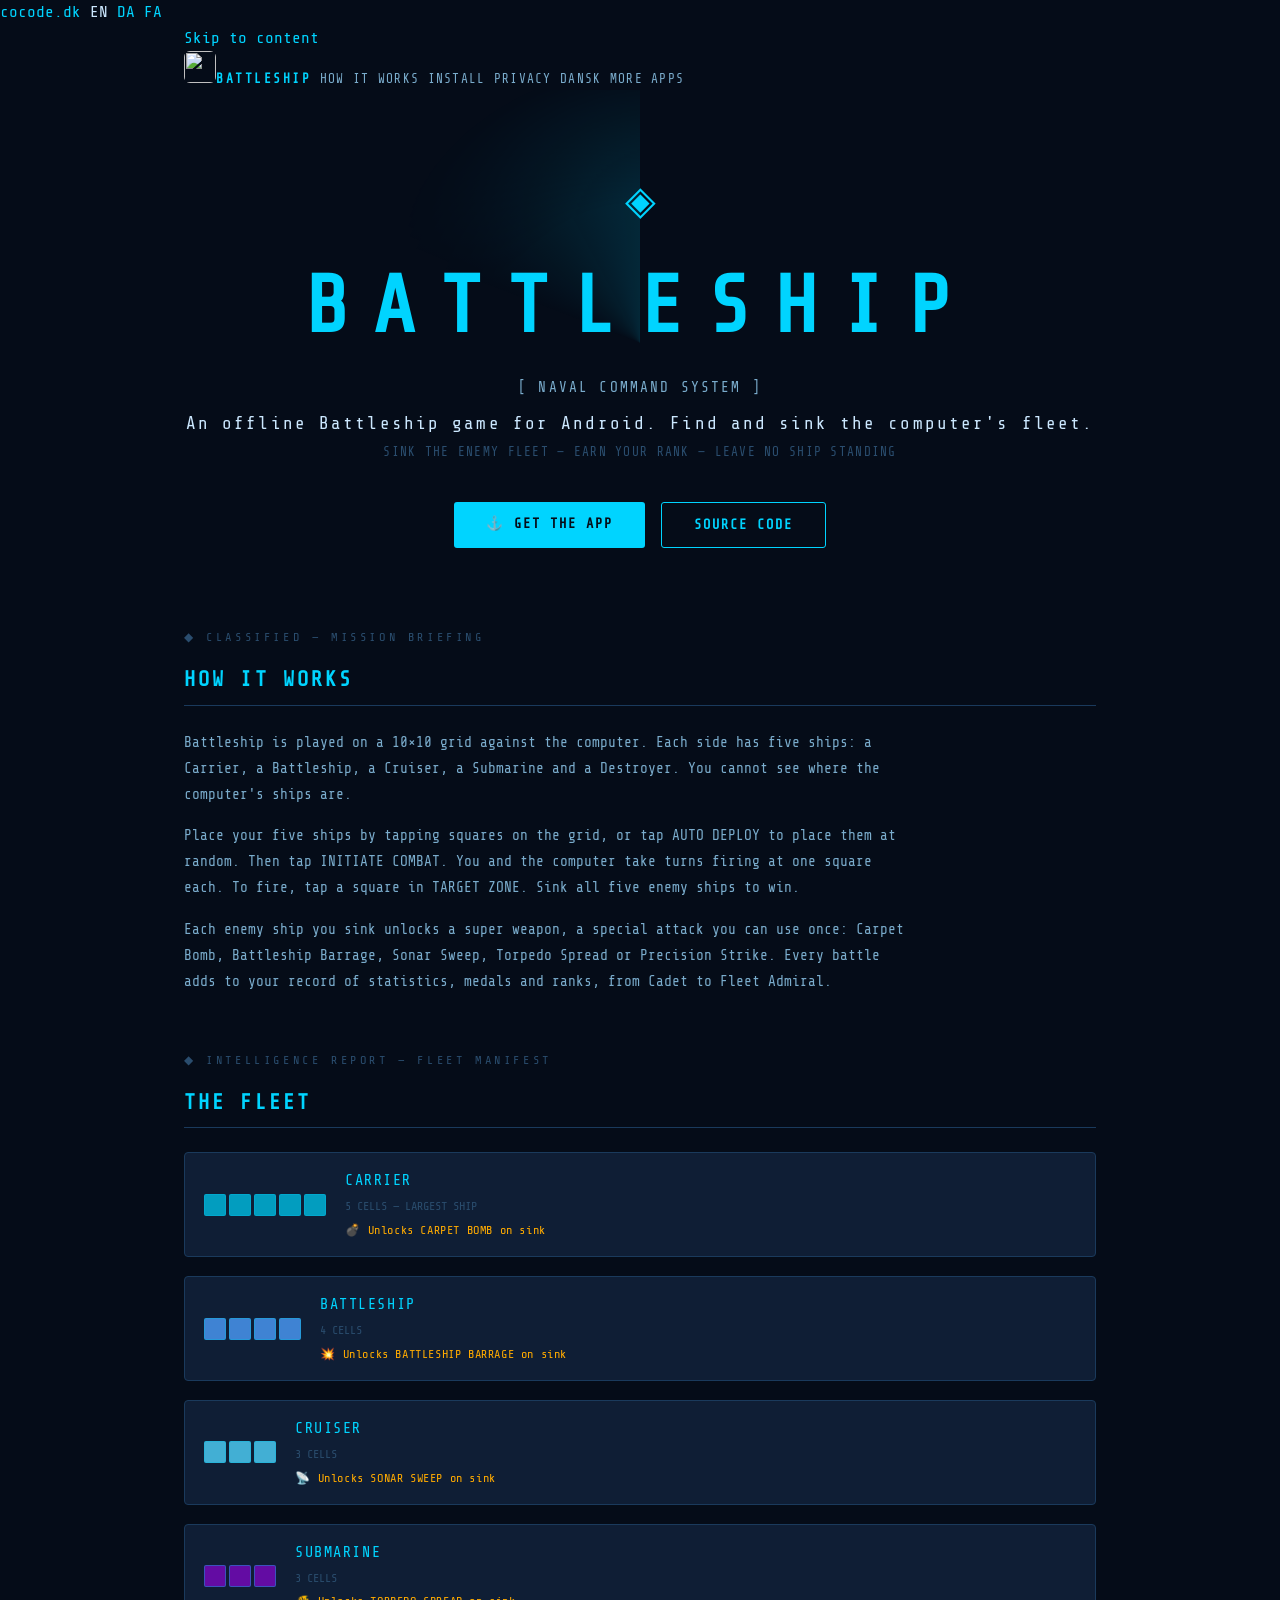
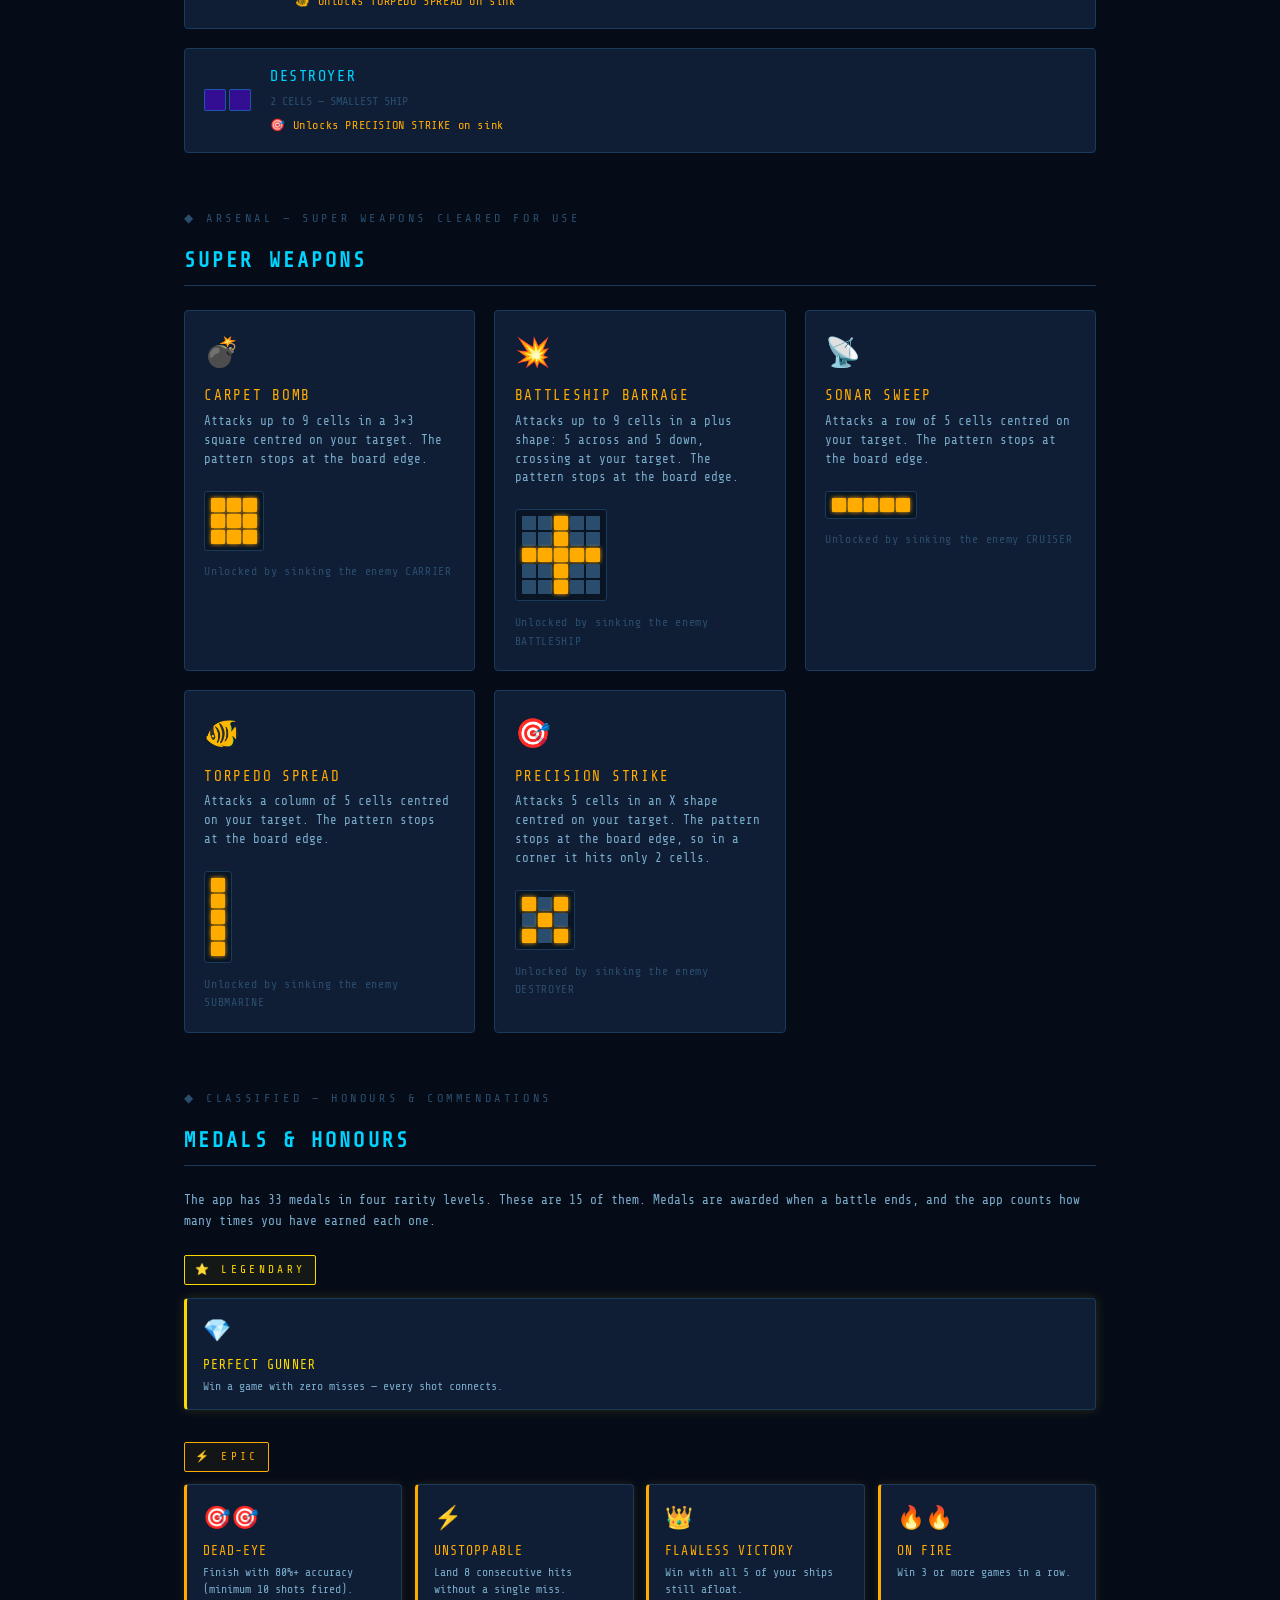
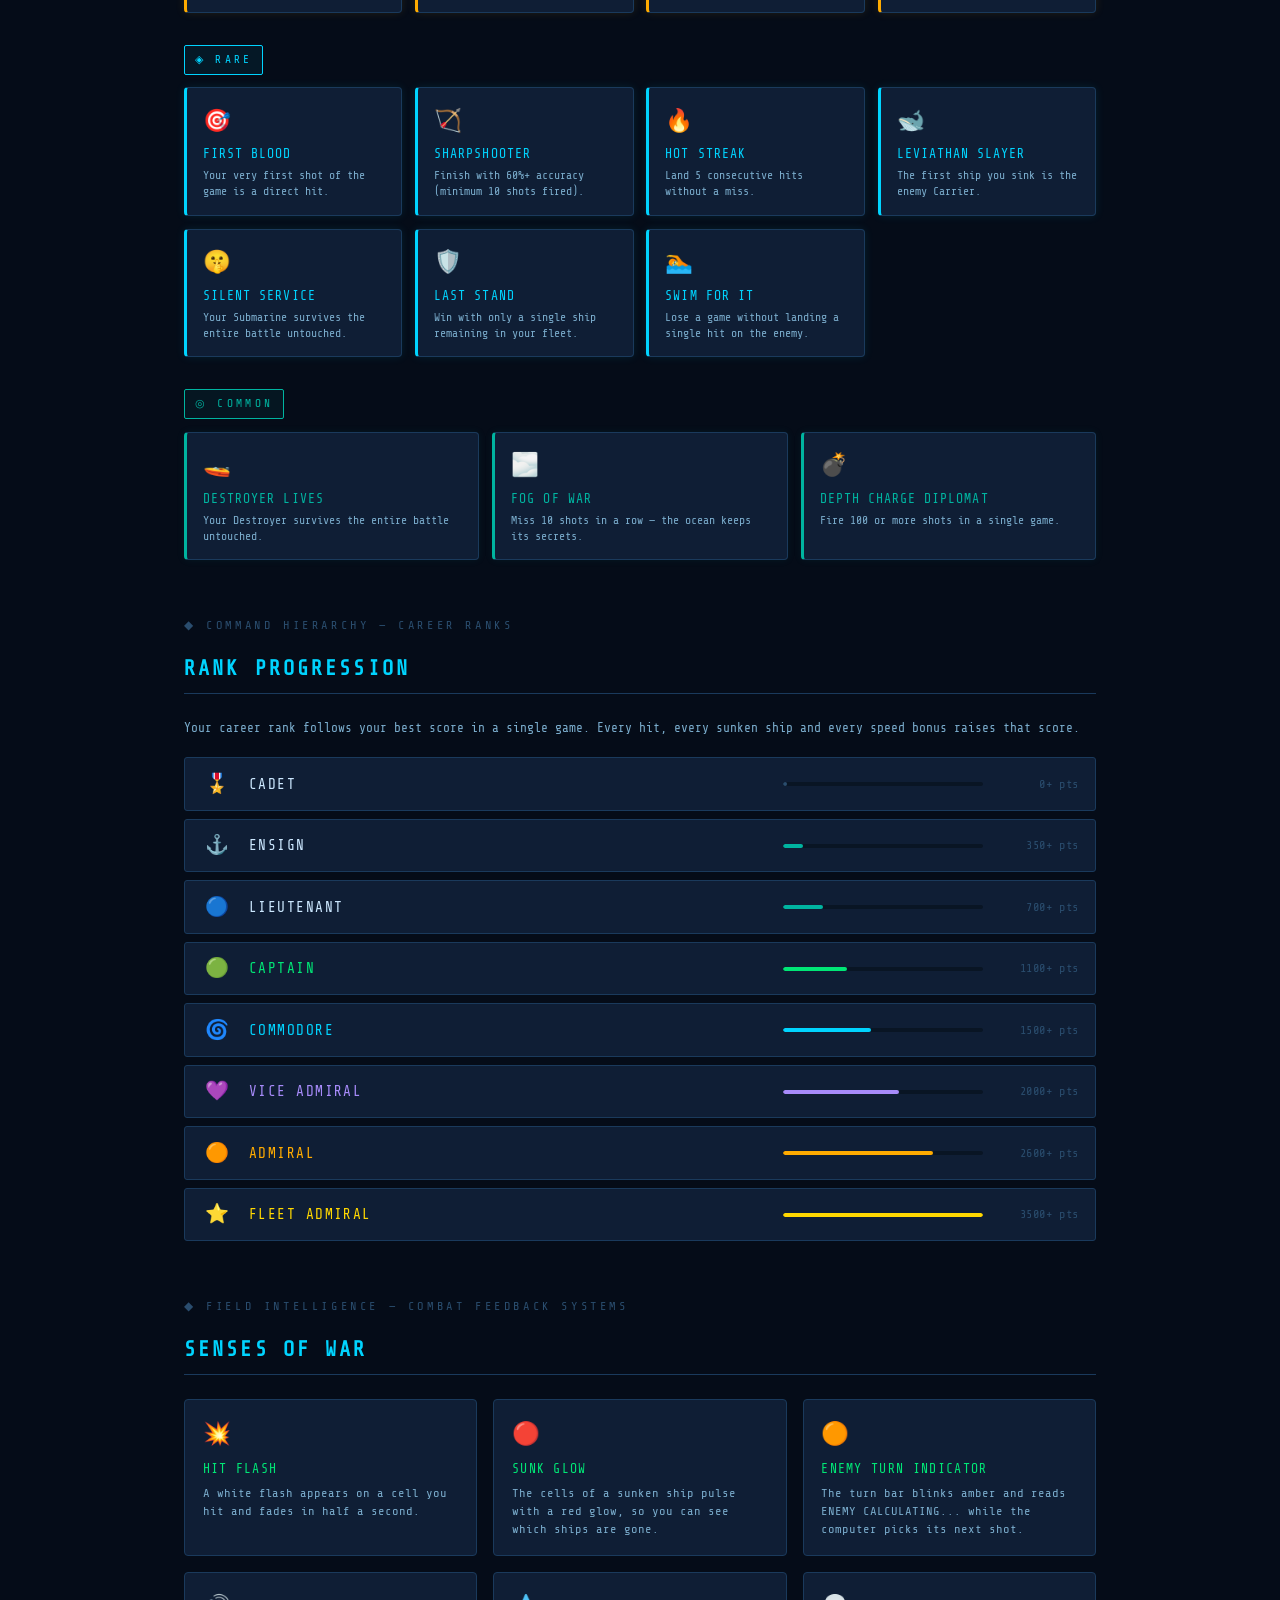
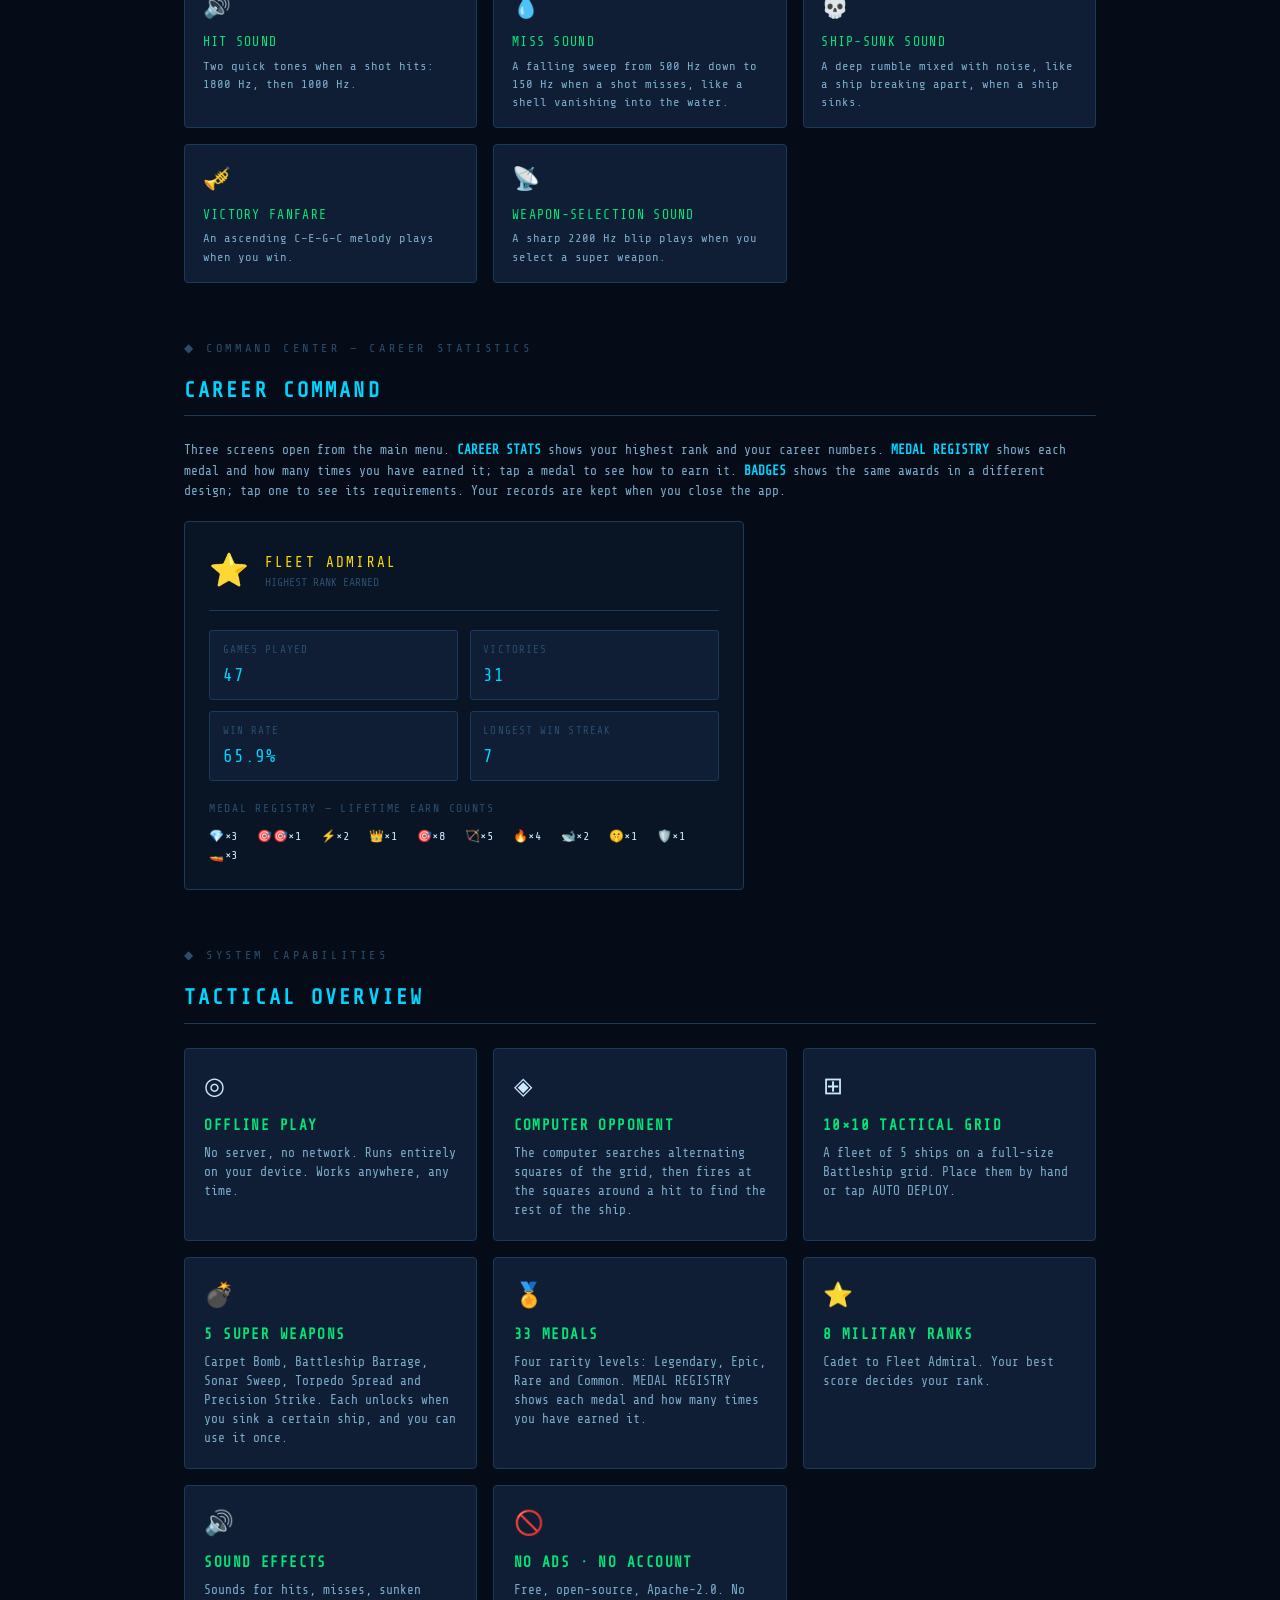
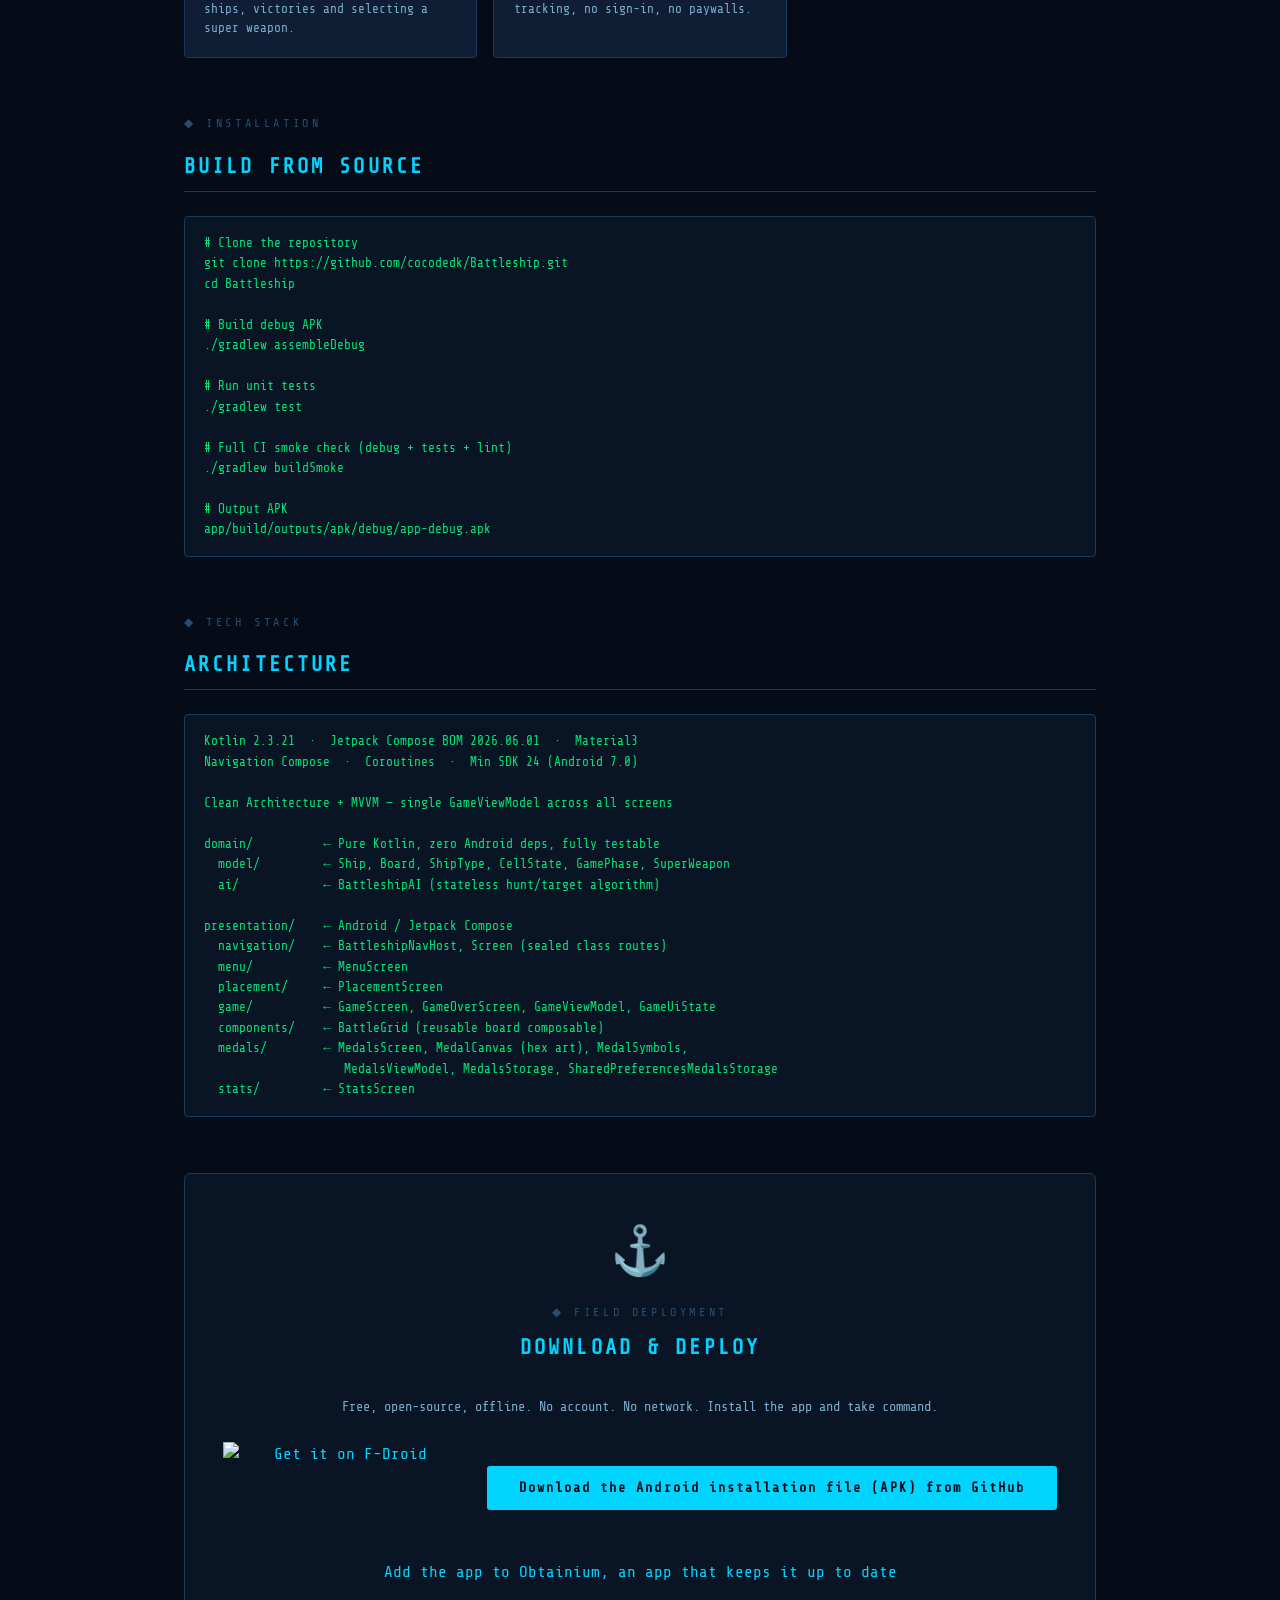
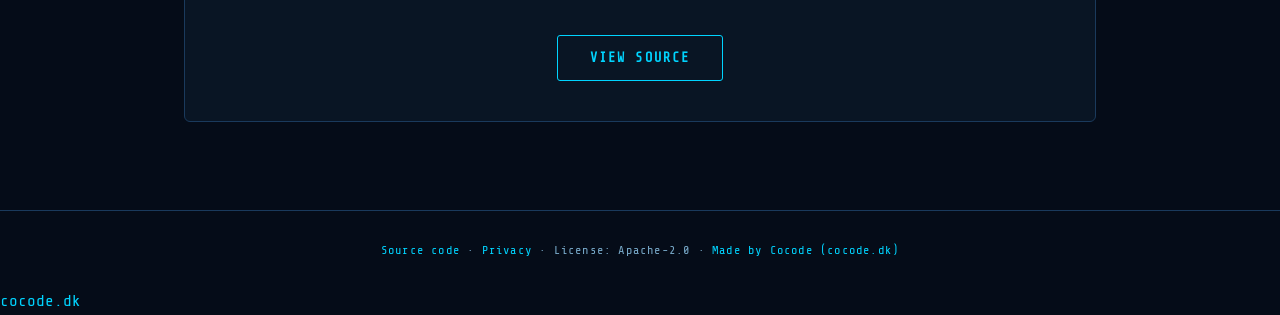
==== commit 468510f7: "feat: the navigation links the English and Danish pages to each other Rendered with cocode-apps (app" ====
--- a/website/index.html
+++ b/website/index.html
@@ -80,6 +80,7 @@
   <a href="/#how" data-nav="how">How it works</a>
   <a href="/#install" data-nav="install">Install</a>
   <a href="/privacy/" data-nav="privacy">Privacy</a>
+  <a href="/da/" hreflang="da" lang="da" data-nav="lang">Dansk</a>
   <a href="https://cocode.dk/" data-nav="more">More apps</a>
 </nav>
 <!-- cocode-apps:nav:end -->
